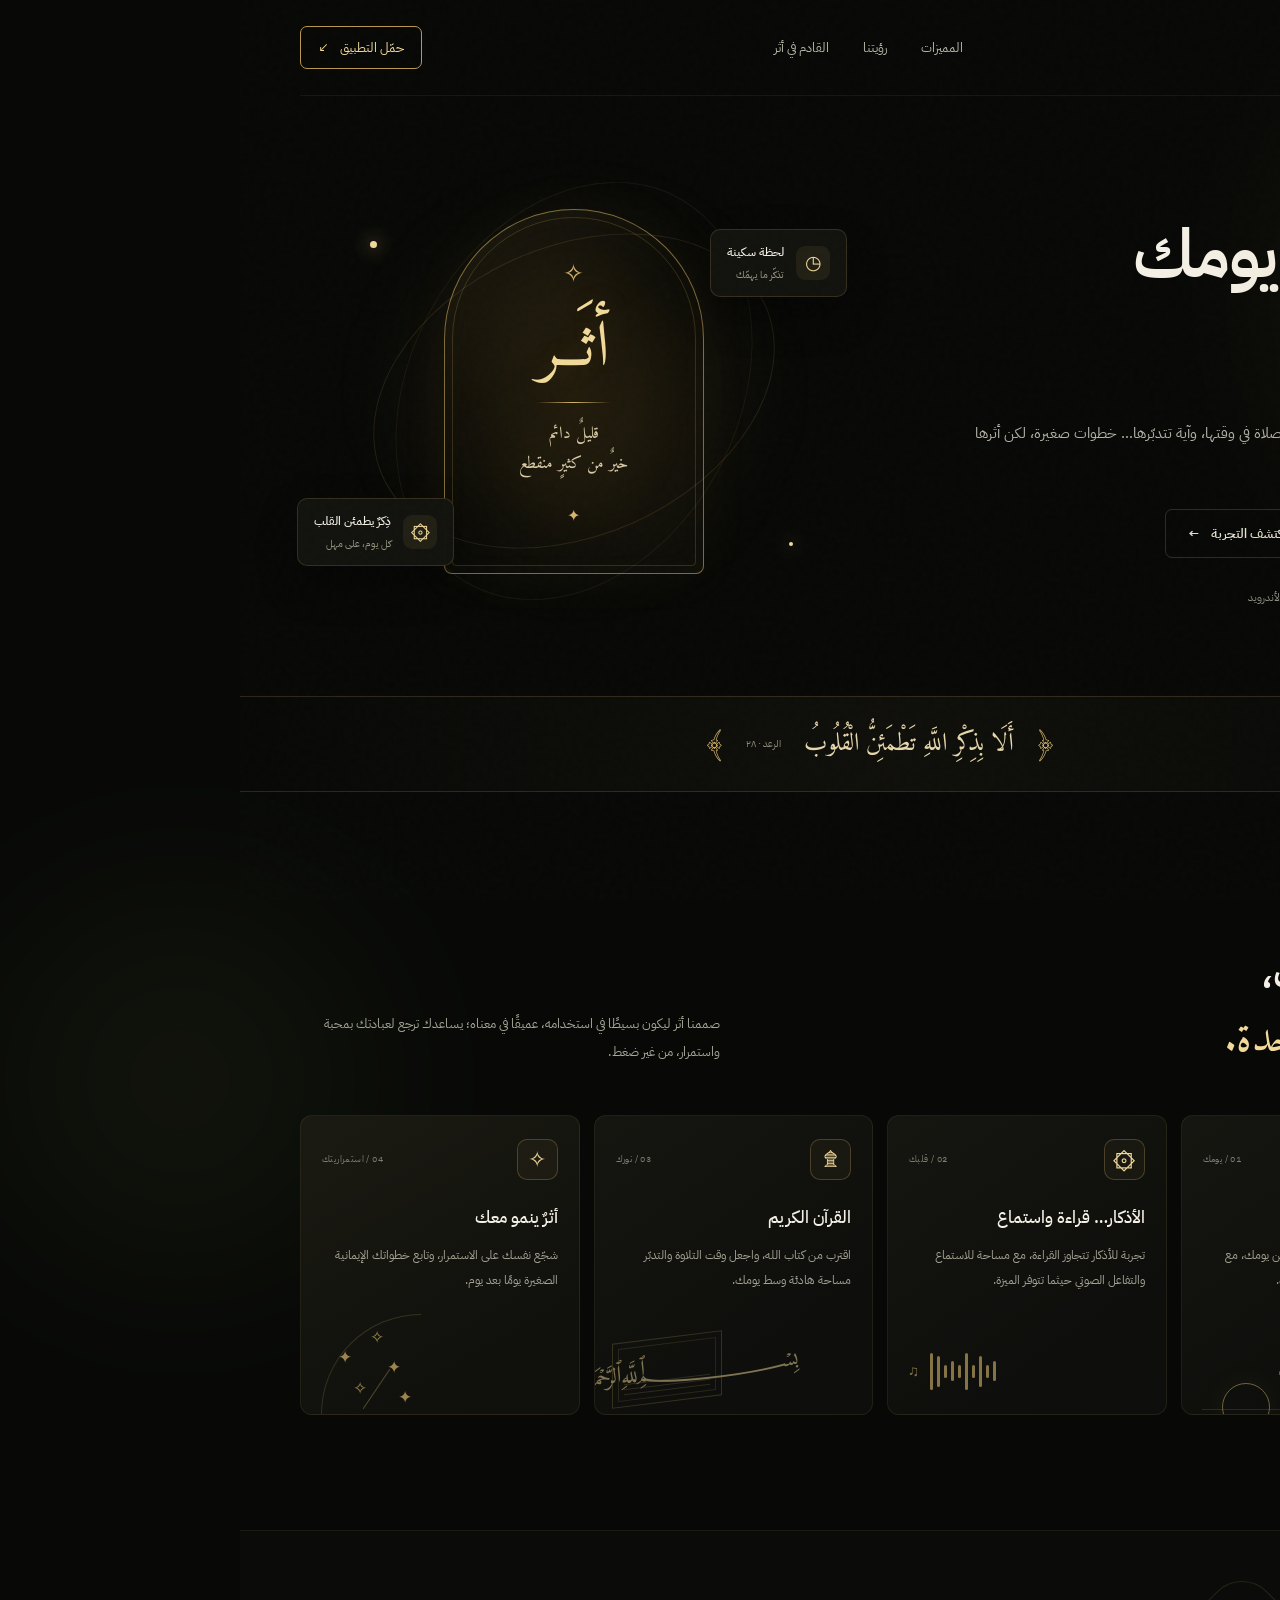
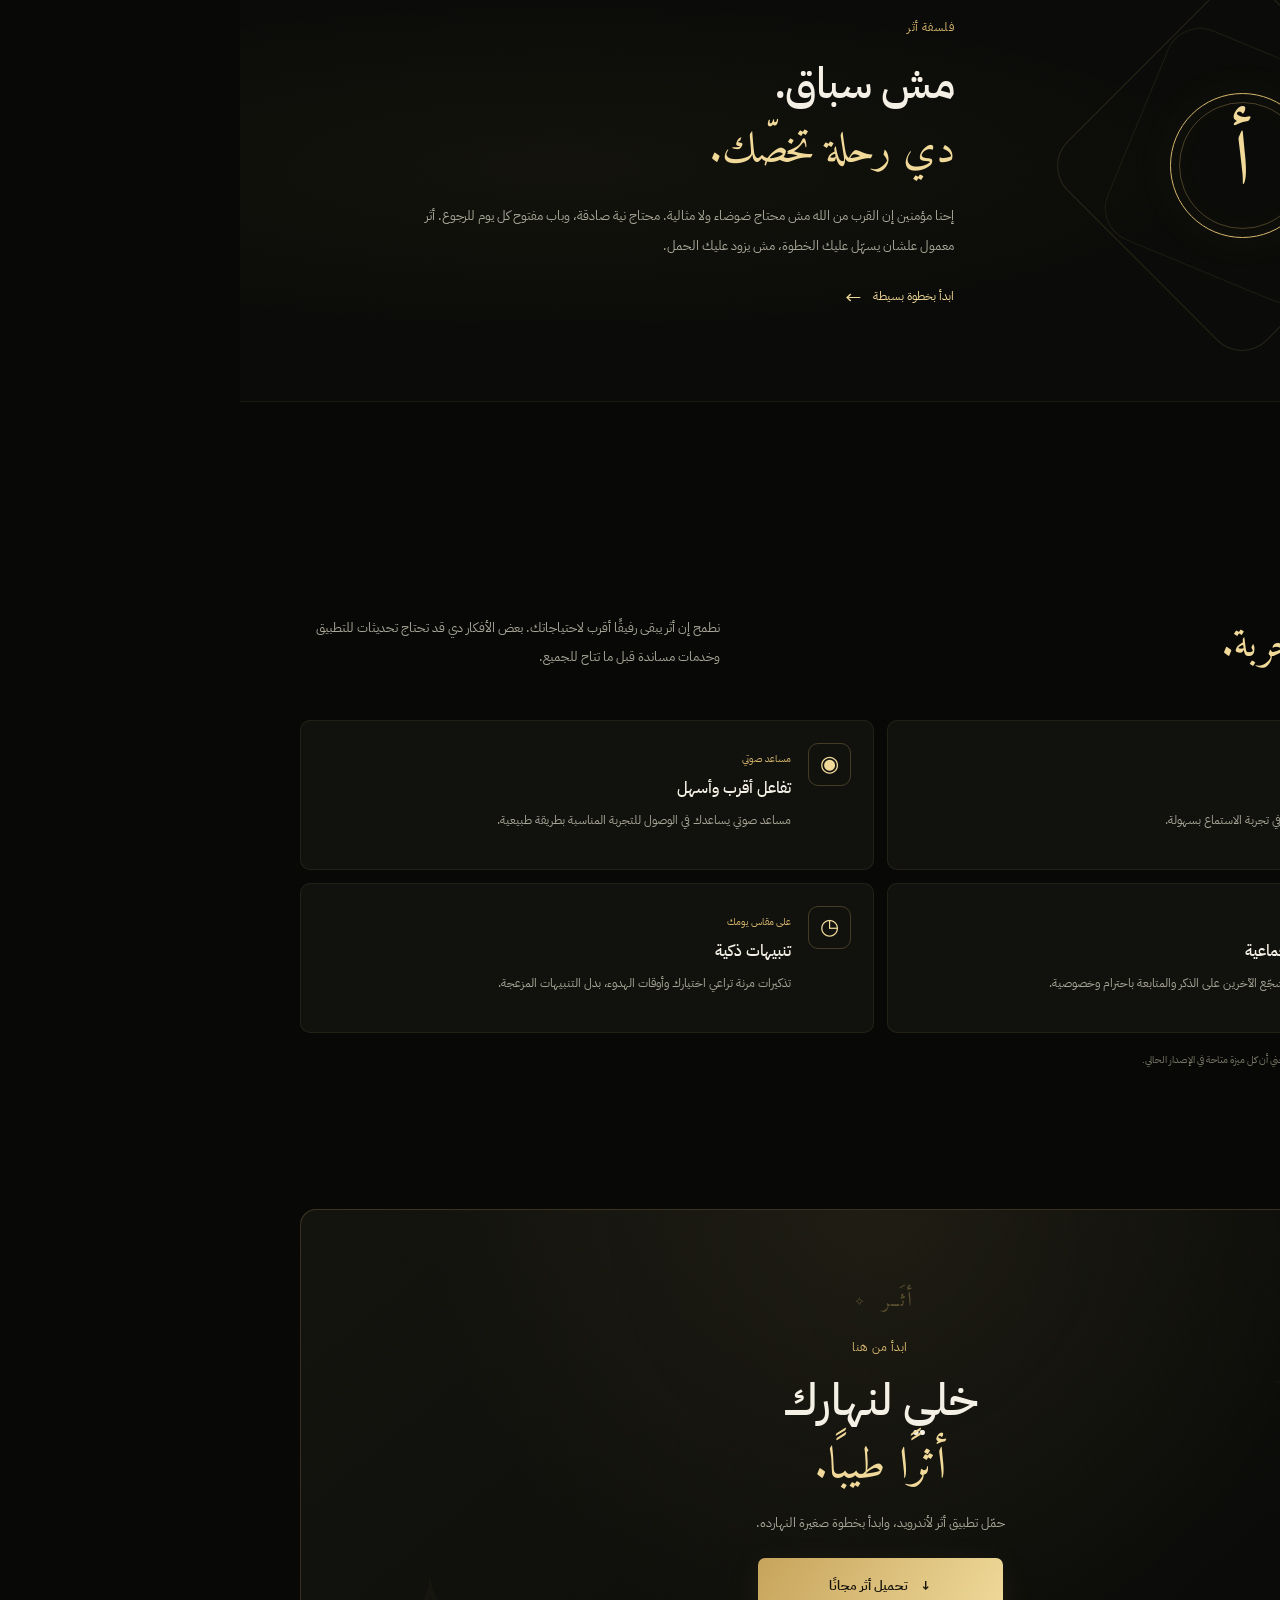
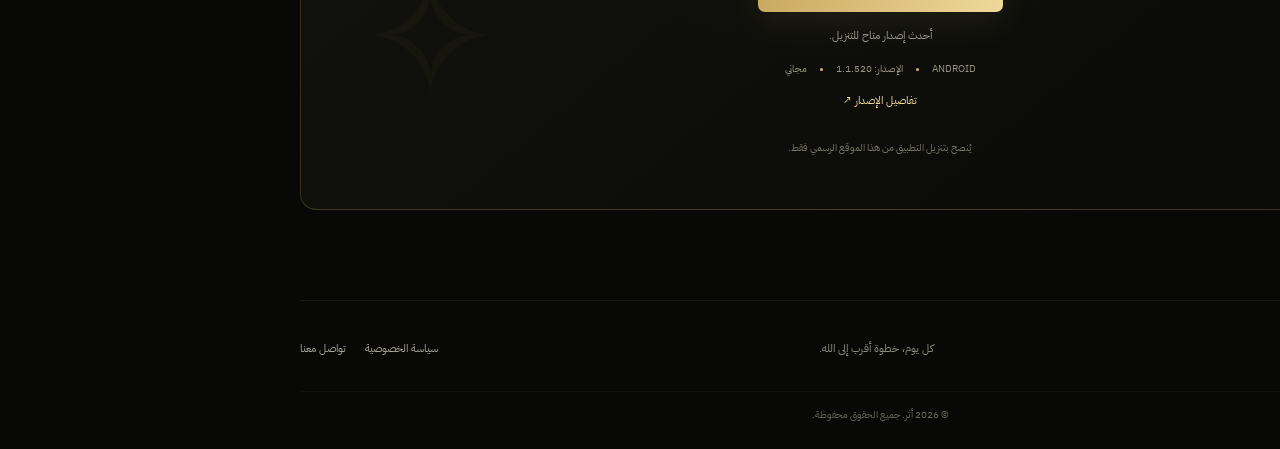
==== index.html @ 05ad4b2e "Add files via upload" ====
<!doctype html>
<html lang="ar" dir="rtl">
<head>
<meta charset="utf-8"><meta name="viewport" content="width=device-width,initial-scale=1"><meta name="theme-color" content="#080907">
<meta name="description" content="أثر — رفيقك في الصلاة والذكر والقرآن. رحلة إيمانية هادئة، خطوة كل يوم.">
<meta property="og:title" content="أثر | اترك في يومك أثرًا طيبًا"><meta property="og:description" content="الصلاة، الأذكار، القرآن، وخطوات صغيرة تصنع فرقًا كبيرًا.">
<title>أثر — اترك في يومك أثرًا طيبًا</title><link rel="icon" href="assets/favicon.svg" type="image/svg+xml"><link rel="stylesheet" href="styles.css">
</head>
<body>
<div class="grain" aria-hidden="true"></div><div class="ambient ambient-a"></div><div class="ambient ambient-b"></div>
<header class="site-header wrap">
 <a class="brand" href="#home" aria-label="أثر - الرئيسية"><span class="brand-symbol">أ</span><span class="brand-name">أثَــر<small>ATHAR · أثرٌ يبقى</small></span></a>
 <nav class="main-nav" id="main-nav"><a href="#features">المميزات</a><a href="#vision">رؤيتنا</a><a href="#roadmap">القادم في أثر</a></nav>
 <a class="header-cta" href="#download">حمّل التطبيق <span>↙</span></a>
 <button class="menu-toggle" id="menu-toggle" aria-label="فتح القائمة" aria-expanded="false">☰</button>
</header>
<main id="home">
 <section class="hero wrap">
  <div class="hero-copy"><div class="eyebrow"><span class="live-dot"></span> مساحة يومية أقرب إلى الله</div>
   <h1>اترك في يومك<br><span>أثرًا طيّبًا.</span></h1>
   <p class="hero-lead">مش لازم تبدأ بالكثير. لحظة ذكر، صلاة في وقتها، وآية تتدبّرها… خطوات صغيرة، لكن أثرها يكبر مع الأيام.</p>
   <div class="hero-actions"><a class="btn btn-gold" href="#download"><span>↓</span> حمّل أثر مجانًا</a><a class="btn btn-outline" href="#features">اكتشف التجربة <span>←</span></a></div>
   <div class="hero-proof"><span class="proof-star">✦</span><span>تجربة هادئة، بلا زحام ولا تشتيت</span><span class="proof-separator"></span><span>لأندرويد</span></div>
  </div>
  <div class="hero-visual" aria-label="الشعار الذهبي لأثر">
   <div class="visual-glow"></div><div class="halo halo-1"></div><div class="halo halo-2"></div>
   <div class="mihrab"><div class="mihrab-inner"><div class="top-star">✧</div><div class="calligraphy">أثَــر</div><div class="calligraphy-line"></div><p>قليلٌ دائم<br>خيرٌ من كثيرٍ منقطع</p><div class="mihrab-bottom">✦</div></div></div>
   <div class="float-card float-prayer"><span class="float-icon">◷</span><span><b>لحظة سكينة</b><small>تذكّر ما يهمّك</small></span></div>
   <div class="float-card float-dhikr"><span class="float-icon">۞</span><span><b>ذِكرٌ يطمئن القلب</b><small>كل يوم، على مهل</small></span></div>
   <span class="visual-orbit-dot dot-1"></span><span class="visual-orbit-dot dot-2"></span>
  </div>
 </section>
 <div class="verse-band"><span>﴿</span><p>أَلَا بِذِكْرِ اللَّهِ تَطْمَئِنُّ الْقُلُوبُ</p><small>الرعد · ٢٨</small><span>﴾</span></div>
 <section class="section wrap" id="features"><div class="section-intro"><div><div class="eyebrow">رفيق رحلتك</div><h2>كل ما يقربك،<br><span>في مساحة واحدة.</span></h2></div><p>صممنا أثر ليكون بسيطًا في استخدامه، عميقًا في معناه؛ يساعدك ترجع لعبادتك بمحبة واستمرار، من غير ضغط.</p></div>
  <div class="feature-grid">
   <article class="feature-card feature-prayer"><div class="feature-top"><span class="feature-icon">◷</span><span class="feature-index">01 / يومك</span></div><h3>الصلاة والطمأنينة</h3><p>اجعل مواقيت الصلاة جزءًا واضحًا من يومك، مع تجربة تساعدك تستعد للحظة الصلاة.</p><div class="card-art prayer-art"><span class="sun-ring"></span><span class="minaret">⌁</span></div></article>
   <article class="feature-card"><div class="feature-top"><span class="feature-icon">۞</span><span class="feature-index">02 / قلبك</span></div><h3>الأذكار… قراءة واستماع</h3><p>تجربة للأذكار تتجاوز القراءة، مع مساحة للاستماع والتفاعل الصوتي حيثما تتوفر الميزة.</p><div class="audio-bars"><i></i><i></i><i></i><i></i><i></i><i></i><i></i><i></i><i></i><i></i><span>♫</span></div></article>
   <article class="feature-card"><div class="feature-top"><span class="feature-icon">۩</span><span class="feature-index">03 / نورك</span></div><h3>القرآن الكريم</h3><p>اقترب من كتاب الله، واجعل وقت التلاوة والتدبّر مساحة هادئة وسط يومك.</p><div class="quran-art"><span>﷽</span><div class="quran-lines"><i></i><i></i><i></i></div></div></article>
   <article class="feature-card feature-tree"><div class="feature-top"><span class="feature-icon">✧</span><span class="feature-index">04 / استمراريتك</span></div><h3>أثرٌ ينمو معك</h3><p>شجّع نفسك على الاستمرار، وتابع خطواتك الإيمانية الصغيرة يومًا بعد يوم.</p><div class="tree-art"><span>✦</span><span>✧</span><span>✦</span><span>✧</span><span>✦</span><div></div></div></article>
  </div>
 </section>
 <section class="vision-section" id="vision"><div class="vision-inner wrap"><div class="vision-seal"><div class="seal-ring"><span>أ</span><i>✧</i></div></div><div class="vision-copy"><div class="eyebrow">فلسفة أثر</div><h2>مش سباق.<br><span>دي رحلة تخصّك.</span></h2><p>إحنا مؤمنين إن القرب من الله مش محتاج ضوضاء ولا مثالية. محتاج نية صادقة، وباب مفتوح كل يوم للرجوع. أثر معمول علشان يسهّل عليك الخطوة، مش يزود عليك الحمل.</p><a class="text-link" href="#download">ابدأ بخطوة بسيطة <span>←</span></a></div></div></section>
 <section class="roadmap section wrap" id="roadmap"><div class="section-intro"><div><div class="eyebrow">رحلتنا مستمرة</div><h2>أثر يكبر،<br><span>ومعه تكبر التجربة.</span></h2></div><p>نطمح إن أثر يبقى رفيقًا أقرب لاحتياجاتك. بعض الأفكار دي قد تحتاج تحديثات للتطبيق وخدمات مساندة قبل ما تتاح للجميع.</p></div>
  <div class="roadmap-grid"><article class="road-card"><span class="road-icon">♫</span><div><span class="road-tag">تجربة صوتية</span><h3>الأذكار بالصوت</h3><p>استمع للأذكار، وتحكّم في تجربة الاستماع بسهولة.</p></div></article>
  <article class="road-card"><span class="road-icon">◉</span><div><span class="road-tag">مساعد صوتي</span><h3>تفاعل أقرب وأسهل</h3><p>مساعد صوتي يساعدك في الوصول للتجربة المناسبة بطريقة طبيعية.</p></div></article>
  <article class="road-card"><span class="road-icon">◎</span><div><span class="road-tag">معًا على الخير</span><h3>حملات تسبيح جماعية</h3><p>شارك هدفًا جماعيًا، وشجّع الآخرين على الذكر والمتابعة باحترام وخصوصية.</p></div></article>
  <article class="road-card"><span class="road-icon">◷</span><div><span class="road-tag">على مقاس يومك</span><h3>تنبيهات ذكية</h3><p>تذكيرات مرنة تراعي اختيارك وأوقات الهدوء، بدل التنبيهات المزعجة.</p></div></article></div>
  <p class="roadmap-note">الأفكار في هذا القسم تمثل توجهات تطويرية، ولا تعني أن كل ميزة متاحة في الإصدار الحالي.</p>
 </section>
 <section class="download-section" id="download"><div class="download-panel wrap"><div class="download-decoration">أثَــر <span>✧</span></div><div class="eyebrow">ابدأ من هنا</div><h2>خلي لنهارك<br><span>أثرًا طيبًا.</span></h2><p>حمّل تطبيق أثر لأندرويد، وابدأ بخطوة صغيرة النهارده.</p><a class="btn btn-gold btn-download" id="download-button" href="#" rel="nofollow"><span>↓</span> تحميل أثر مجانًا</a><div id="download-status" class="download-status" role="status" aria-live="polite">جارٍ التحقق من أحدث إصدار…</div><div class="release-meta"><span>ANDROID</span><i></i><span id="version-label">جارٍ قراءة الإصدار</span><i></i><span>مجاني</span></div><a class="release-link" id="release-page" href="#" hidden>تفاصيل الإصدار ↗</a><div class="download-footnote">يُنصح بتنزيل التطبيق من هذا الموقع الرسمي فقط.</div></div></section>
</main>
<footer class="footer wrap"><a class="brand" href="#home"><span class="brand-symbol">أ</span><span class="brand-name">أثَــر<small>ATHAR · أثرٌ يبقى</small></span></a><p>كل يوم، خطوة أقرب إلى الله.</p><div class="footer-links"><a href="privacy.html">سياسة الخصوصية</a><a id="contact-link" href="mailto:CONTACT_EMAIL">تواصل معنا</a></div><small class="copyright">© <span id="year"></span> أثر. جميع الحقوق محفوظة.</small></footer>
<script src="config.js"></script><script src="script.js"></script>
</body></html>
---- styles.css ----
@import url('https://fonts.googleapis.com/css2?family=Amiri:wght@400;700&family=IBM+Plex+Sans+Arabic:wght@400;500;600;700&display=swap');
:root{--bg:#080907;--bg2:#0d0e0b;--panel:#11120e;--panel2:#151610;--gold:#d6b66c;--gold2:#f1d99a;--muted:#a6a393;--line:rgba(218,188,119,.17);--white:#f4f0e5;--green:#9dba91}*{box-sizing:border-box}html{scroll-behavior:smooth;scroll-padding-top:100px}body{margin:0;background:var(--bg);color:var(--white);font-family:'IBM Plex Sans Arabic',Tahoma,sans-serif;line-height:1.8;overflow-x:hidden}a{color:inherit;text-decoration:none}button{font:inherit}.wrap{width:min(1160px,calc(100% - 48px));margin-inline:auto}.grain{position:fixed;inset:0;pointer-events:none;z-index:5;opacity:.035;background-image:url("data:image/svg+xml,%3Csvg viewBox='0 0 180 180' xmlns='http://www.w3.org/2000/svg'%3E%3Cfilter id='n'%3E%3CfeTurbulence type='fractalNoise' baseFrequency='.9' numOctaves='3' stitchTiles='stitch'/%3E%3C/filter%3E%3Crect width='100%25' height='100%25' filter='url(%23n)' opacity='.5'/%3E%3C/svg%3E")}.ambient{position:absolute;border-radius:50%;filter:blur(100px);pointer-events:none;opacity:.12}.ambient-a{width:420px;height:420px;background:#a77e2f;top:80px;right:-230px}.ambient-b{width:360px;height:360px;background:#596a36;top:900px;left:-240px}.site-header{height:96px;display:flex;align-items:center;justify-content:space-between;gap:24px;border-bottom:1px solid rgba(255,255,255,.06);position:relative;z-index:10}.brand{display:flex;align-items:center;gap:11px;flex-shrink:0}.brand-symbol{width:43px;height:43px;border:1px solid var(--gold);border-radius:14px;display:grid;place-items:center;color:var(--gold2);font-family:Amiri,serif;font-size:28px;box-shadow:inset 0 0 18px #d6b66c12}.brand-name{font-family:Amiri,serif;font-size:25px;line-height:1.05;letter-spacing:.5px;color:var(--gold2)}.brand-name small{display:block;font:9px 'IBM Plex Sans Arabic',sans-serif;letter-spacing:2px;color:#99917a;margin-top:5px}.main-nav{display:flex;gap:34px;color:#b7b4a7;font-size:13px}.main-nav a:hover,.footer-links a:hover{color:var(--gold2)}.header-cta{border:1px solid #b99751;border-radius:7px;padding:9px 17px;color:var(--gold2);font-size:13px;transition:.2s}.header-cta span{margin-right:8px}.header-cta:hover{background:var(--gold);color:#14120b}.menu-toggle{display:none;background:none;color:var(--gold2);border:1px solid var(--line);border-radius:8px;padding:5px 10px}.hero{min-height:600px;display:grid;grid-template-columns:1.03fr .97fr;align-items:center;gap:32px;padding-block:55px 65px}.hero-copy{padding:16px 0}.eyebrow{display:flex;align-items:center;gap:9px;color:var(--gold);font-size:12px;letter-spacing:.4px;margin-bottom:20px}.live-dot{width:6px;height:6px;background:var(--gold);border-radius:50%;box-shadow:0 0 12px #d6b66c80}.hero h1{font-size:clamp(43px,5.2vw,68px);line-height:1.34;letter-spacing:-1.4px;margin:0 0 22px;font-weight:600}.hero h1 span,.section h2 span,.vision-copy h2 span,.download-panel h2 span{font-family:Amiri,serif;color:var(--gold2);font-weight:400}.hero-lead{color:#b6b4a8;max-width:490px;font-size:15px;line-height:2.15;margin:0 0 28px}.hero-actions{display:flex;flex-wrap:wrap;gap:12px}.btn{display:inline-flex;align-items:center;justify-content:center;gap:12px;min-height:49px;padding:0 22px;border-radius:7px;font-size:13px;font-weight:600;transition:transform .2s,background .2s}.btn:hover{transform:translateY(-2px)}.btn-gold{background:linear-gradient(120deg,#c7a45b,#efd99a);color:#17140c;box-shadow:0 10px 35px #d5b66c17}.btn-gold:hover{background:#f5dfa0}.btn-outline{border:1px solid #ffffff24;color:#e6e0cf}.btn-outline:hover{border-color:var(--gold)}.hero-proof{display:flex;align-items:center;gap:10px;color:#8f8d81;font-size:11px;margin-top:25px}.proof-star{color:var(--gold);font-size:16px}.proof-separator{height:14px;width:1px;background:#444238;margin-inline:3px}.hero-visual{height:480px;position:relative;display:grid;place-items:center;isolation:isolate}.visual-glow{position:absolute;width:310px;height:310px;border-radius:50%;background:#b88a3514;filter:blur(45px)}.halo{position:absolute;border:1px solid #c7a45b24;border-radius:50%;transform:rotate(-24deg)}.halo-1{width:420px;height:290px}.halo-2{width:330px;height:440px;transform:rotate(28deg);border-color:#c7a45b16}.mihrab{width:260px;height:365px;border:1px solid #c8a75c9c;border-radius:130px 130px 8px 8px;padding:9px;background:linear-gradient(145deg,#d5b46b15,transparent 42%,#d5b46b08);box-shadow:0 0 60px #d5b46b0a,inset 0 0 30px #d5b46b08;position:relative}.mihrab:before{content:"";position:absolute;inset:7px;border:1px solid #c8a75c35;border-radius:124px 124px 4px 4px}.mihrab-inner{height:100%;display:flex;align-items:center;justify-content:center;flex-direction:column;position:relative;z-index:1;background:radial-gradient(ellipse at center,#b58a3215,transparent 68%)}.top-star{font-size:25px;color:var(--gold);margin-bottom:12px}.calligraphy{font-family:Amiri,serif;color:var(--gold2);font-size:64px;text-shadow:0 0 30px #d9ba7130;line-height:1.3}.calligraphy-line{width:75px;height:1px;background:linear-gradient(90deg,transparent,var(--gold),transparent);margin:10px 0 16px}.mihrab-inner p{font-family:Amiri,serif;text-align:center;font-size:17px;color:#d6c9a6;line-height:1.8;margin:0}.mihrab-bottom{color:var(--gold);margin-top:22px}.float-card{position:absolute;display:flex;align-items:center;gap:12px;padding:12px 16px;background:#14150ff0;border:1px solid #d4b56b2c;border-radius:10px;box-shadow:0 18px 40px #0005;backdrop-filter:blur(12px)}.float-card b,.float-card small{display:block}.float-card b{font-size:12px;font-weight:500}.float-card small{font-size:10px;color:#999583;margin-top:2px}.float-icon{width:34px;height:34px;display:grid;place-items:center;border-radius:9px;background:#d6b66c14;color:var(--gold2);font-size:19px}.float-prayer{top:78px;right:0}.float-dhikr{bottom:65px;left:-3px}.visual-orbit-dot{position:absolute;width:7px;height:7px;border-radius:50%;background:var(--gold2);box-shadow:0 0 18px var(--gold)}.dot-1{top:90px;left:70px}.dot-2{bottom:85px;right:54px;width:4px;height:4px}.verse-band{display:flex;align-items:center;justify-content:center;gap:23px;padding:22px 20px;border-block:1px solid var(--line);background:linear-gradient(90deg,transparent,#d5b66c09,transparent);text-align:center}.verse-band>span{font-family:Amiri,serif;color:var(--gold);font-size:28px}.verse-band p{font-family:Amiri,serif;font-size:25px;color:#e7d7ad;margin:0}.verse-band small{font-size:10px;color:#8f8b7c;align-self:center}.section{padding-block:115px}.section-intro{display:flex;justify-content:space-between;align-items:end;gap:45px;margin-bottom:42px}.section-intro .eyebrow{margin-bottom:13px}.section h2,.vision-copy h2{font-size:42px;line-height:1.5;font-weight:500;margin:0;letter-spacing:-.6px}.section-intro>p{max-width:420px;color:#a8a697;font-size:13px;line-height:2.2;margin:0 0 6px}.feature-grid{display:grid;grid-template-columns:repeat(4,minmax(0,1fr));gap:14px}.feature-card{min-height:300px;padding:23px 21px;background:linear-gradient(145deg,#151610,#0e0f0c 72%);border:1px solid #d6b66c17;border-radius:12px;position:relative;overflow:hidden;transition:transform .25s,border-color .25s}.feature-card:hover{transform:translateY(-5px);border-color:#d6b66c50}.feature-highlight,.feature-tree{background:linear-gradient(150deg,#1b1a12,#10110d 75%)}.feature-top{display:flex;align-items:center;justify-content:space-between}.feature-icon{width:41px;height:41px;border:1px solid #d6b66c42;border-radius:10px;display:grid;place-items:center;color:var(--gold2);font-size:22px;background:#d6b66c0a}.feature-index{font-size:9px;color:#7f7c6d;letter-spacing:.4px}.feature-card h3{font-size:17px;font-weight:500;margin:23px 0 9px}.feature-card p{font-size:12px;line-height:2.1;color:#a5a294;margin:0;position:relative;z-index:2}.card-art{position:absolute;left:20px;bottom:4px;opacity:.5}.prayer-art{width:110px;height:64px;border-bottom:1px solid #d6b66c50}.sun-ring{position:absolute;width:48px;height:48px;border:1px solid var(--gold);border-radius:50%;left:20px;bottom:-22px;box-shadow:0 0 28px #d6b66c20}.minaret{position:absolute;bottom:0;left:75px;color:var(--gold);font-size:38px}.audio-bars{position:absolute;left:20px;bottom:20px;height:45px;display:flex;align-items:center;gap:4px;opacity:.6}.audio-bars i{display:block;width:3px;border-radius:3px;background:var(--gold);height:var(--h,20px)}.audio-bars i:nth-child(3n){height:31px}.audio-bars i:nth-child(2n){height:13px}.audio-bars i:nth-child(5n){height:37px}.audio-bars span{font-size:15px;color:var(--gold);margin-right:7px}.quran-art{position:absolute;bottom:12px;left:17px;width:110px;height:65px;border:1px solid #d6b66c66;transform:skewY(-7deg);display:flex;align-items:center;justify-content:center;color:var(--gold2);opacity:.5}.quran-art>span{font-family:Amiri,serif;font-size:23px}.quran-lines{position:absolute;inset:5px;border:1px solid #d6b66c44;display:flex;flex-direction:column;justify-content:flex-end;gap:4px;padding:5px}.quran-lines i{height:1px;background:#d6b66c55}.tree-art{position:absolute;left:20px;bottom:0;width:100px;height:100px;border-radius:100% 0 0 0;border-left:1px solid #d6b66c45;border-top:1px solid #d6b66c45;opacity:.7}.tree-art span{position:absolute;color:var(--gold);font-size:17px}.tree-art span:nth-child(1){left:16px;top:28px}.tree-art span:nth-child(2){left:48px;top:8px}.tree-art span:nth-child(3){left:65px;top:38px}.tree-art span:nth-child(4){left:31px;top:59px}.tree-art span:nth-child(5){left:76px;top:68px}.tree-art div{position:absolute;left:54px;top:50px;width:1px;height:48px;background:#d6b66c70;transform:rotate(34deg)}.vision-section{border-block:1px solid #d6b66c15;background:radial-gradient(ellipse at 25% 50%,#c4a1510b,transparent 50%),#0b0c09}.vision-inner{min-height:470px;display:grid;grid-template-columns:.8fr 1.2fr;gap:70px;align-items:center;padding-block:65px}.vision-seal{display:grid;place-items:center;min-height:310px;position:relative}.vision-seal:before,.vision-seal:after{content:"";position:absolute;width:280px;height:280px;border:1px solid #d6b66c23;transform:rotate(45deg);border-radius:35px}.vision-seal:after{width:225px;height:225px;transform:rotate(22.5deg);border-color:#d6b66c17}.seal-ring{width:145px;height:145px;border:1px solid var(--gold);border-radius:50%;display:grid;place-items:center;position:relative;box-shadow:0 0 50px #d6b66c0a,inset 0 0 30px #d6b66c0a}.seal-ring:before{content:"";position:absolute;inset:8px;border:1px solid #d6b66c4d;border-radius:50%}.seal-ring span{font-family:Amiri,serif;color:var(--gold2);font-size:77px;line-height:1}.seal-ring i{position:absolute;top:13px;right:17px;color:var(--gold);font-style:normal}.vision-copy .eyebrow{margin-bottom:13px}.vision-copy h2{font-size:43px}.vision-copy p{color:#aaa899;font-size:13px;line-height:2.3;max-width:560px;margin:16px 0 18px}.text-link{display:inline-flex;align-items:center;gap:12px;color:var(--gold2);font-size:12px}.text-link span{font-size:20px;transition:transform .2s}.text-link:hover span{transform:translateX(-4px)}.roadmap{padding-block:110px}.roadmap-grid{display:grid;grid-template-columns:repeat(2,minmax(0,1fr));gap:13px}.road-card{display:flex;gap:17px;padding:22px;background:#11120e;border:1px solid #d6b66c18;border-radius:10px;min-height:150px}.road-icon{width:43px;height:43px;flex-shrink:0;border:1px solid #d6b66c42;border-radius:10px;display:grid;place-items:center;color:var(--gold2);font-size:22px}.road-tag{color:var(--gold);font-size:10px}.road-card h3{font-size:16px;font-weight:500;margin:3px 0 5px}.road-card p{color:#a8a697;font-size:12px;line-height:2;margin:0}.roadmap-note{font-size:10px;color:#777565;margin-top:18px}.download-section{padding:20px 0 90px}.download-panel{position:relative;overflow:hidden;text-align:center;padding:72px 24px 52px;border:1px solid #d6b66c38;border-radius:16px;background:radial-gradient(ellipse at 50% 0%,#d6b66c13,transparent 55%),linear-gradient(140deg,#14140f,#0b0c09 75%)}.download-panel:before,.download-panel:after{content:"✧";position:absolute;font-family:Amiri,serif;font-size:170px;color:#d6b66c08;top:40px;right:5%;pointer-events:none}.download-panel:after{right:auto;left:5%;top:auto;bottom:0}.download-decoration{font-family:Amiri,serif;font-size:21px;letter-spacing:2px;color:#d6b66c54;margin-bottom:18px}.download-decoration span{font-size:13px;margin-inline:7px}.download-panel .eyebrow{justify-content:center;margin-bottom:10px}.download-panel h2{font-size:45px;line-height:1.4;font-weight:500;margin:0}.download-panel>p{color:#a8a697;font-size:13px;margin:12px 0 24px}.btn-download{min-width:245px;min-height:54px}.download-status{font-size:11px;color:#9e9b8b;min-height:26px;margin-top:14px}.release-meta{display:flex;align-items:center;justify-content:center;gap:13px;color:#999582;font-size:10px;margin-top:8px}.release-meta i{width:3px;height:3px;border-radius:50%;background:var(--gold)}.release-link{display:inline-block;color:var(--gold2);font-size:11px;margin-top:13px}.download-footnote{color:#777565;font-size:10px;margin-top:25px}.footer{min-height:115px;display:flex;align-items:center;justify-content:space-between;gap:20px;flex-wrap:wrap;border-top:1px solid #ffffff10;padding-block:25px}.footer>p{color:#8f8d80;font-size:11px}.footer-links{display:flex;gap:19px;color:#a8a697;font-size:11px}.copyright{width:100%;text-align:center;color:#686758;font-size:10px;padding-top:14px;border-top:1px solid #ffffff08}
@media(max-width:900px){.main-nav{gap:17px}.hero{grid-template-columns:1fr 1fr;gap:5px}.hero h1{font-size:48px}.hero-visual{transform:scale(.9)}.feature-grid{grid-template-columns:repeat(2,minmax(0,1fr))}.feature-card{min-height:260px}.vision-inner{gap:25px}.section-intro{gap:25px}}
@media(max-width:640px){.wrap{width:min(100% - 34px,520px)}.site-header{height:75px;gap:10px}.brand-symbol{width:38px;height:38px}.brand-name{font-size:22px}.header-cta{margin-right:auto;padding:7px 11px;font-size:11px}.menu-toggle{display:block}.main-nav{display:none;position:absolute;top:67px;right:0;left:0;padding:14px;background:#11120ef7;border:1px solid var(--line);border-radius:10px;flex-direction:column;gap:0;box-shadow:0 15px 30px #0008}.main-nav.open{display:flex}.main-nav a{padding:10px 8px;border-bottom:1px solid #ffffff0b}.main-nav a:last-child{border-bottom:0}.hero{display:flex;flex-direction:column;align-items:stretch;gap:0;padding-block:50px 25px}.hero-copy{padding:0}.hero h1{font-size:45px;line-height:1.35;margin-bottom:16px}.hero-lead{font-size:13px;line-height:2.2}.hero-actions{gap:9px}.btn{padding-inline:15px;min-height:46px;font-size:12px}.hero-proof{font-size:9px;margin-top:17px}.hero-visual{height:360px;transform:none;margin-top:12px;overflow:hidden}.mihrab{transform:scale(.82)}.float-prayer{top:33px;right:0}.float-dhikr{bottom:30px;left:0}.float-card{padding:9px 11px;gap:8px}.float-card b{font-size:10px}.float-card small{font-size:9px}.float-icon{width:29px;height:29px}.halo-1{width:320px;height:220px}.halo-2{width:260px;height:350px}.verse-band{gap:9px;padding:18px 8px;flex-wrap:wrap}.verse-band p{font-size:20px}.verse-band small{width:100%;margin-top:-10px}.verse-band>span{font-size:20px}.section{padding-block:75px}.section-intro{display:block;margin-bottom:26px}.section h2,.vision-copy h2{font-size:34px}.section-intro>p{margin-top:14px;font-size:12px}.feature-grid{gap:10px}.feature-card{padding:16px 14px;min-height:276px}.feature-card h3{font-size:15px;margin-top:18px}.feature-card p{font-size:11px;line-height:2}.feature-index{font-size:8px}.feature-icon{width:36px;height:36px}.vision-inner{grid-template-columns:1fr;gap:5px;padding-block:45px}.vision-seal{min-height:230px}.vision-seal:before{width:190px;height:190px}.vision-seal:after{width:160px;height:160px}.seal-ring{width:120px;height:120px}.seal-ring span{font-size:63px}.vision-copy{padding-bottom:12px}.vision-copy p{font-size:12px}.roadmap{padding-block:75px}.roadmap-grid{grid-template-columns:1fr;gap:10px}.road-card{padding:17px;min-height:unset}.road-card p{font-size:11px}.download-section{padding:10px 0 55px}.download-panel{padding:55px 17px 35px;border-radius:12px}.download-panel h2{font-size:36px}.download-panel>p{font-size:12px}.release-meta{gap:8px;font-size:9px;flex-wrap:wrap}.footer{justify-content:center;text-align:center;gap:13px;padding-block:24px}.footer .brand{width:100%;justify-content:center}.footer>p{width:100%;margin:0}.footer-links{justify-content:center}.copyright{margin-top:6px}.ambient-a{right:-300px}.ambient-b{left:-300px}}
@media(prefers-reduced-motion:reduce){html{scroll-behavior:auto}*,*:before,*:after{transition:none!important;animation:none!important}}
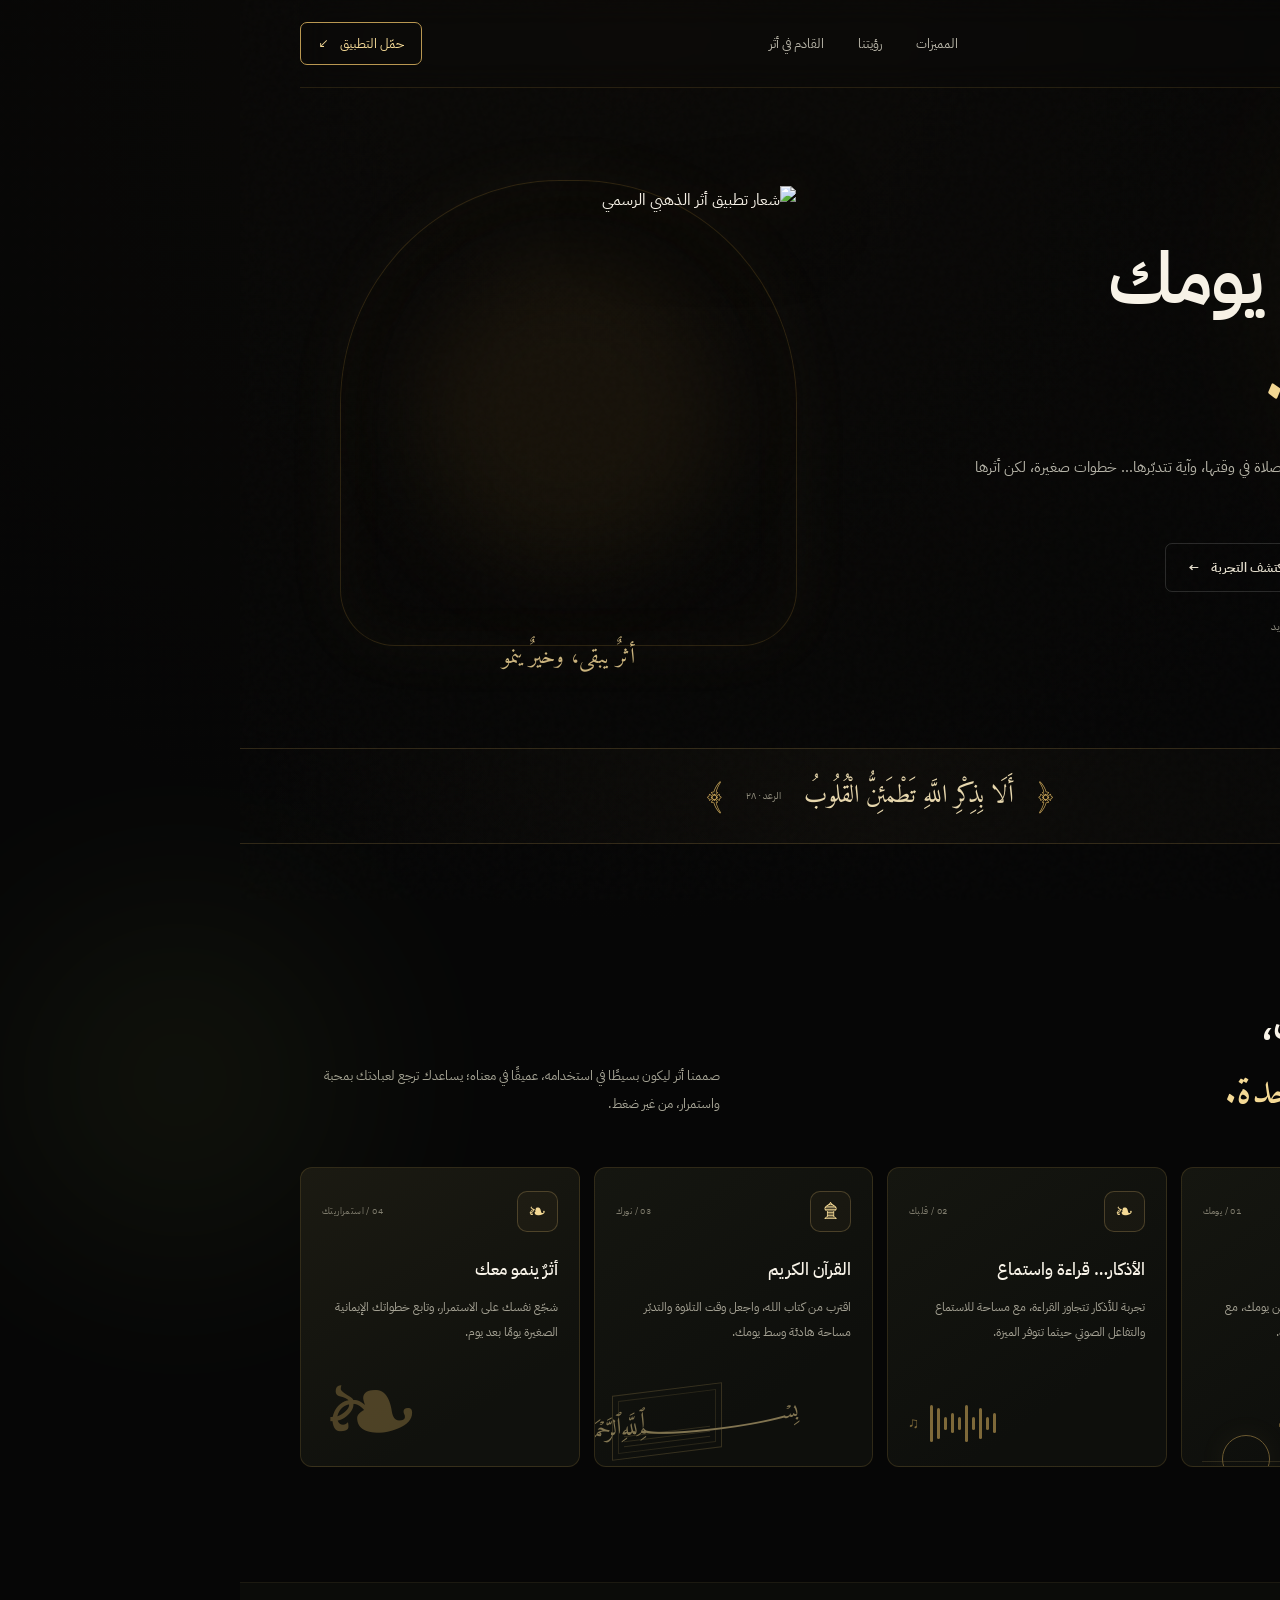
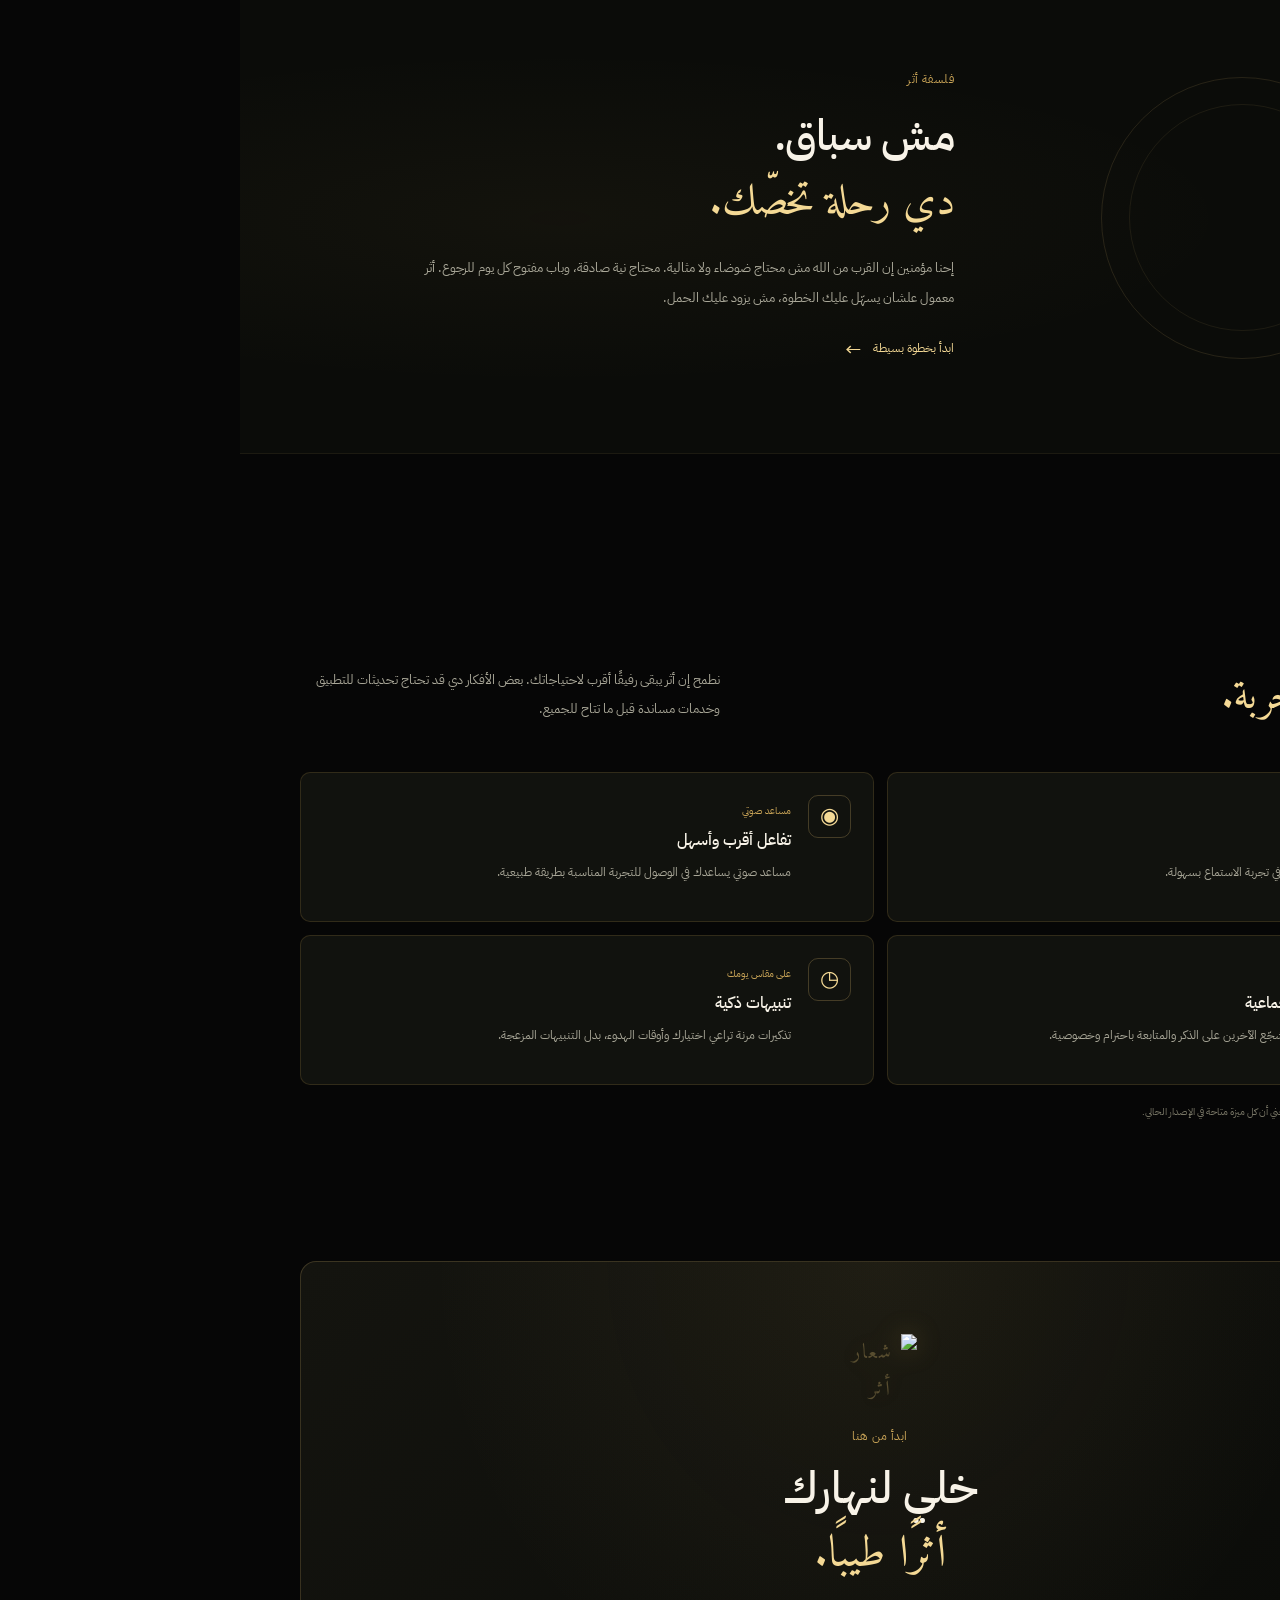
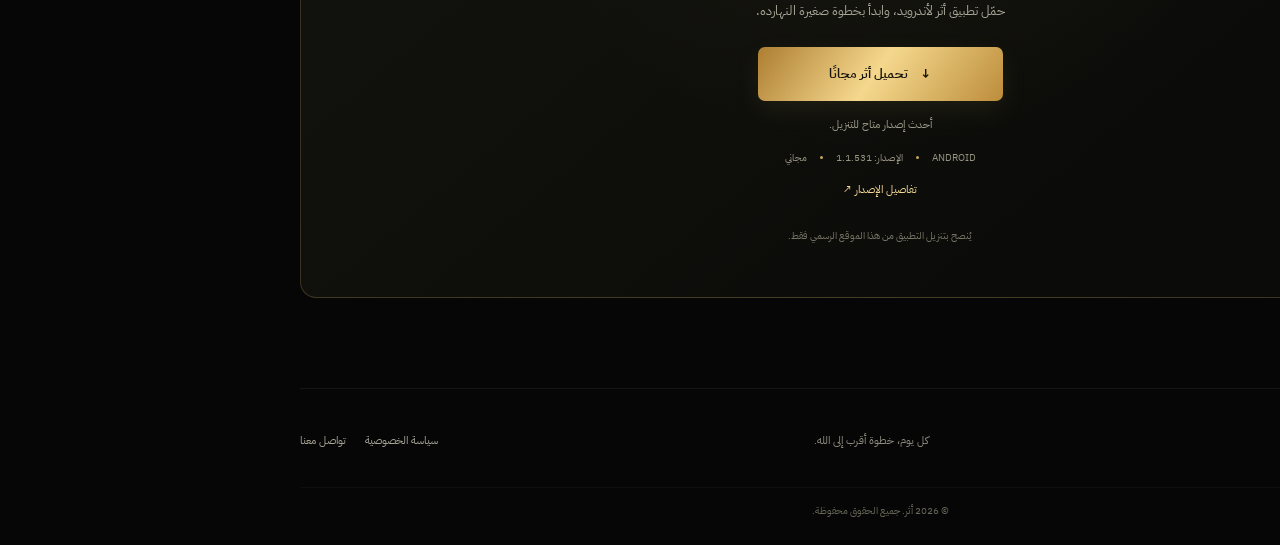
==== commit d9658ae1: "Add files via upload" ====
--- a/index.html
+++ b/index.html
@@ -4,12 +4,12 @@
 <meta charset="utf-8"><meta name="viewport" content="width=device-width,initial-scale=1"><meta name="theme-color" content="#080907">
 <meta name="description" content="أثر — رفيقك في الصلاة والذكر والقرآن. رحلة إيمانية هادئة، خطوة كل يوم.">
 <meta property="og:title" content="أثر | اترك في يومك أثرًا طيبًا"><meta property="og:description" content="الصلاة، الأذكار، القرآن، وخطوات صغيرة تصنع فرقًا كبيرًا.">
-<title>أثر — اترك في يومك أثرًا طيبًا</title><link rel="icon" href="assets/favicon.svg" type="image/svg+xml"><link rel="stylesheet" href="styles.css">
+<title>أثر — اترك في يومك أثرًا طيبًا</title><link rel="icon" type="image/png" sizes="32x32" href="assets/favicon-32.png"><link rel="icon" href="assets/favicon.ico" sizes="any"><link rel="apple-touch-icon" href="assets/apple-touch-icon.png"><link rel="stylesheet" href="styles.css">
 </head>
 <body>
 <div class="grain" aria-hidden="true"></div><div class="ambient ambient-a"></div><div class="ambient ambient-b"></div>
 <header class="site-header wrap">
- <a class="brand" href="#home" aria-label="أثر - الرئيسية"><span class="brand-symbol">أ</span><span class="brand-name">أثَــر<small>ATHAR · أثرٌ يبقى</small></span></a>
+ <a class="brand" href="#home" aria-label="أثر - الرئيسية"><img class="brand-logo" src="assets/athar-logo.png" alt="شعار أثر الرسمي" width="52" height="52"><span class="brand-name">أثَــر<small>ATHAR · أثرٌ يبقى</small></span></a>
  <nav class="main-nav" id="main-nav"><a href="#features">المميزات</a><a href="#vision">رؤيتنا</a><a href="#roadmap">القادم في أثر</a></nav>
  <a class="header-cta" href="#download">حمّل التطبيق <span>↙</span></a>
  <button class="menu-toggle" id="menu-toggle" aria-label="فتح القائمة" aria-expanded="false">☰</button>
@@ -20,26 +20,25 @@
    <h1>اترك في يومك<br><span>أثرًا طيّبًا.</span></h1>
    <p class="hero-lead">مش لازم تبدأ بالكثير. لحظة ذكر، صلاة في وقتها، وآية تتدبّرها… خطوات صغيرة، لكن أثرها يكبر مع الأيام.</p>
    <div class="hero-actions"><a class="btn btn-gold" href="#download"><span>↓</span> حمّل أثر مجانًا</a><a class="btn btn-outline" href="#features">اكتشف التجربة <span>←</span></a></div>
-   <div class="hero-proof"><span class="proof-star">✦</span><span>تجربة هادئة، بلا زحام ولا تشتيت</span><span class="proof-separator"></span><span>لأندرويد</span></div>
+   <div class="hero-proof"><span>تجربة هادئة، بلا زحام ولا تشتيت</span><span class="proof-separator"></span><span>لأندرويد</span></div>
   </div>
   <div class="hero-visual" aria-label="الشعار الذهبي لأثر">
-   <div class="visual-glow"></div><div class="halo halo-1"></div><div class="halo halo-2"></div>
-   <div class="mihrab"><div class="mihrab-inner"><div class="top-star">✧</div><div class="calligraphy">أثَــر</div><div class="calligraphy-line"></div><p>قليلٌ دائم<br>خيرٌ من كثيرٍ منقطع</p><div class="mihrab-bottom">✦</div></div></div>
-   <div class="float-card float-prayer"><span class="float-icon">◷</span><span><b>لحظة سكينة</b><small>تذكّر ما يهمّك</small></span></div>
-   <div class="float-card float-dhikr"><span class="float-icon">۞</span><span><b>ذِكرٌ يطمئن القلب</b><small>كل يوم، على مهل</small></span></div>
-   <span class="visual-orbit-dot dot-1"></span><span class="visual-orbit-dot dot-2"></span>
+   <div class="visual-glow" aria-hidden="true"></div>
+   <div class="logo-arch" aria-hidden="true"></div>
+   <img class="hero-logo" src="assets/athar-logo.png" alt="شعار تطبيق أثر الذهبي الرسمي" width="512" height="512" fetchpriority="high">
+   <div class="hero-caption">أثرٌ يبقى، وخيرٌ ينمو</div>
   </div>
  </section>
  <div class="verse-band"><span>﴿</span><p>أَلَا بِذِكْرِ اللَّهِ تَطْمَئِنُّ الْقُلُوبُ</p><small>الرعد · ٢٨</small><span>﴾</span></div>
  <section class="section wrap" id="features"><div class="section-intro"><div><div class="eyebrow">رفيق رحلتك</div><h2>كل ما يقربك،<br><span>في مساحة واحدة.</span></h2></div><p>صممنا أثر ليكون بسيطًا في استخدامه، عميقًا في معناه؛ يساعدك ترجع لعبادتك بمحبة واستمرار، من غير ضغط.</p></div>
   <div class="feature-grid">
    <article class="feature-card feature-prayer"><div class="feature-top"><span class="feature-icon">◷</span><span class="feature-index">01 / يومك</span></div><h3>الصلاة والطمأنينة</h3><p>اجعل مواقيت الصلاة جزءًا واضحًا من يومك، مع تجربة تساعدك تستعد للحظة الصلاة.</p><div class="card-art prayer-art"><span class="sun-ring"></span><span class="minaret">⌁</span></div></article>
-   <article class="feature-card"><div class="feature-top"><span class="feature-icon">۞</span><span class="feature-index">02 / قلبك</span></div><h3>الأذكار… قراءة واستماع</h3><p>تجربة للأذكار تتجاوز القراءة، مع مساحة للاستماع والتفاعل الصوتي حيثما تتوفر الميزة.</p><div class="audio-bars"><i></i><i></i><i></i><i></i><i></i><i></i><i></i><i></i><i></i><i></i><span>♫</span></div></article>
+   <article class="feature-card"><div class="feature-top"><span class="feature-icon">❧</span><span class="feature-index">02 / قلبك</span></div><h3>الأذكار… قراءة واستماع</h3><p>تجربة للأذكار تتجاوز القراءة، مع مساحة للاستماع والتفاعل الصوتي حيثما تتوفر الميزة.</p><div class="audio-bars"><i></i><i></i><i></i><i></i><i></i><i></i><i></i><i></i><i></i><i></i><span>♫</span></div></article>
    <article class="feature-card"><div class="feature-top"><span class="feature-icon">۩</span><span class="feature-index">03 / نورك</span></div><h3>القرآن الكريم</h3><p>اقترب من كتاب الله، واجعل وقت التلاوة والتدبّر مساحة هادئة وسط يومك.</p><div class="quran-art"><span>﷽</span><div class="quran-lines"><i></i><i></i><i></i></div></div></article>
-   <article class="feature-card feature-tree"><div class="feature-top"><span class="feature-icon">✧</span><span class="feature-index">04 / استمراريتك</span></div><h3>أثرٌ ينمو معك</h3><p>شجّع نفسك على الاستمرار، وتابع خطواتك الإيمانية الصغيرة يومًا بعد يوم.</p><div class="tree-art"><span>✦</span><span>✧</span><span>✦</span><span>✧</span><span>✦</span><div></div></div></article>
+   <article class="feature-card feature-tree"><div class="feature-top"><span class="feature-icon">❧</span><span class="feature-index">04 / استمراريتك</span></div><h3>أثرٌ ينمو معك</h3><p>شجّع نفسك على الاستمرار، وتابع خطواتك الإيمانية الصغيرة يومًا بعد يوم.</p><div class="botanical-art" aria-hidden="true">❧</div></div></article>
   </div>
  </section>
- <section class="vision-section" id="vision"><div class="vision-inner wrap"><div class="vision-seal"><div class="seal-ring"><span>أ</span><i>✧</i></div></div><div class="vision-copy"><div class="eyebrow">فلسفة أثر</div><h2>مش سباق.<br><span>دي رحلة تخصّك.</span></h2><p>إحنا مؤمنين إن القرب من الله مش محتاج ضوضاء ولا مثالية. محتاج نية صادقة، وباب مفتوح كل يوم للرجوع. أثر معمول علشان يسهّل عليك الخطوة، مش يزود عليك الحمل.</p><a class="text-link" href="#download">ابدأ بخطوة بسيطة <span>←</span></a></div></div></section>
+ <section class="vision-section" id="vision"><div class="vision-inner wrap"><div class="vision-seal"><img class="vision-logo" src="assets/athar-logo.png" alt="شعار أثر"></div><div class="vision-copy"><div class="eyebrow">فلسفة أثر</div><h2>مش سباق.<br><span>دي رحلة تخصّك.</span></h2><p>إحنا مؤمنين إن القرب من الله مش محتاج ضوضاء ولا مثالية. محتاج نية صادقة، وباب مفتوح كل يوم للرجوع. أثر معمول علشان يسهّل عليك الخطوة، مش يزود عليك الحمل.</p><a class="text-link" href="#download">ابدأ بخطوة بسيطة <span>←</span></a></div></div></section>
  <section class="roadmap section wrap" id="roadmap"><div class="section-intro"><div><div class="eyebrow">رحلتنا مستمرة</div><h2>أثر يكبر،<br><span>ومعه تكبر التجربة.</span></h2></div><p>نطمح إن أثر يبقى رفيقًا أقرب لاحتياجاتك. بعض الأفكار دي قد تحتاج تحديثات للتطبيق وخدمات مساندة قبل ما تتاح للجميع.</p></div>
   <div class="roadmap-grid"><article class="road-card"><span class="road-icon">♫</span><div><span class="road-tag">تجربة صوتية</span><h3>الأذكار بالصوت</h3><p>استمع للأذكار، وتحكّم في تجربة الاستماع بسهولة.</p></div></article>
   <article class="road-card"><span class="road-icon">◉</span><div><span class="road-tag">مساعد صوتي</span><h3>تفاعل أقرب وأسهل</h3><p>مساعد صوتي يساعدك في الوصول للتجربة المناسبة بطريقة طبيعية.</p></div></article>
@@ -47,8 +46,8 @@
   <article class="road-card"><span class="road-icon">◷</span><div><span class="road-tag">على مقاس يومك</span><h3>تنبيهات ذكية</h3><p>تذكيرات مرنة تراعي اختيارك وأوقات الهدوء، بدل التنبيهات المزعجة.</p></div></article></div>
   <p class="roadmap-note">الأفكار في هذا القسم تمثل توجهات تطويرية، ولا تعني أن كل ميزة متاحة في الإصدار الحالي.</p>
  </section>
- <section class="download-section" id="download"><div class="download-panel wrap"><div class="download-decoration">أثَــر <span>✧</span></div><div class="eyebrow">ابدأ من هنا</div><h2>خلي لنهارك<br><span>أثرًا طيبًا.</span></h2><p>حمّل تطبيق أثر لأندرويد، وابدأ بخطوة صغيرة النهارده.</p><a class="btn btn-gold btn-download" id="download-button" href="#" rel="nofollow"><span>↓</span> تحميل أثر مجانًا</a><div id="download-status" class="download-status" role="status" aria-live="polite">جارٍ التحقق من أحدث إصدار…</div><div class="release-meta"><span>ANDROID</span><i></i><span id="version-label">جارٍ قراءة الإصدار</span><i></i><span>مجاني</span></div><a class="release-link" id="release-page" href="#" hidden>تفاصيل الإصدار ↗</a><div class="download-footnote">يُنصح بتنزيل التطبيق من هذا الموقع الرسمي فقط.</div></div></section>
+ <section class="download-section" id="download"><div class="download-panel wrap"><div class="download-decoration"><img src="assets/athar-logo.png" alt="شعار أثر" width="74" height="74"></div><div class="eyebrow">ابدأ من هنا</div><h2>خلي لنهارك<br><span>أثرًا طيبًا.</span></h2><p>حمّل تطبيق أثر لأندرويد، وابدأ بخطوة صغيرة النهارده.</p><a class="btn btn-gold btn-download" id="download-button" href="#" rel="nofollow"><span>↓</span> تحميل أثر مجانًا</a><div id="download-status" class="download-status" role="status" aria-live="polite">جارٍ التحقق من أحدث إصدار…</div><div class="release-meta"><span>ANDROID</span><i></i><span id="version-label">جارٍ قراءة الإصدار</span><i></i><span>مجاني</span></div><a class="release-link" id="release-page" href="#" hidden>تفاصيل الإصدار ↗</a><div class="download-footnote">يُنصح بتنزيل التطبيق من هذا الموقع الرسمي فقط.</div></div></section>
 </main>
-<footer class="footer wrap"><a class="brand" href="#home"><span class="brand-symbol">أ</span><span class="brand-name">أثَــر<small>ATHAR · أثرٌ يبقى</small></span></a><p>كل يوم، خطوة أقرب إلى الله.</p><div class="footer-links"><a href="privacy.html">سياسة الخصوصية</a><a id="contact-link" href="mailto:CONTACT_EMAIL">تواصل معنا</a></div><small class="copyright">© <span id="year"></span> أثر. جميع الحقوق محفوظة.</small></footer>
+<footer class="footer wrap"><a class="brand" href="#home"><img class="brand-logo" src="assets/athar-logo.png" alt="شعار أثر الرسمي" width="52" height="52"><span class="brand-name">أثَــر<small>ATHAR · أثرٌ يبقى</small></span></a><p>كل يوم، خطوة أقرب إلى الله.</p><div class="footer-links"><a href="privacy.html">سياسة الخصوصية</a><a id="contact-link" href="mailto:CONTACT_EMAIL">تواصل معنا</a></div><small class="copyright">© <span id="year"></span> أثر. جميع الحقوق محفوظة.</small></footer>
 <script src="config.js"></script><script src="script.js"></script>
 </body></html>
--- a/styles.css
+++ b/styles.css
@@ -1,5 +1,31 @@
 @import url('https://fonts.googleapis.com/css2?family=Amiri:wght@400;700&family=IBM+Plex+Sans+Arabic:wght@400;500;600;700&display=swap');
-:root{--bg:#080907;--bg2:#0d0e0b;--panel:#11120e;--panel2:#151610;--gold:#d6b66c;--gold2:#f1d99a;--muted:#a6a393;--line:rgba(218,188,119,.17);--white:#f4f0e5;--green:#9dba91}*{box-sizing:border-box}html{scroll-behavior:smooth;scroll-padding-top:100px}body{margin:0;background:var(--bg);color:var(--white);font-family:'IBM Plex Sans Arabic',Tahoma,sans-serif;line-height:1.8;overflow-x:hidden}a{color:inherit;text-decoration:none}button{font:inherit}.wrap{width:min(1160px,calc(100% - 48px));margin-inline:auto}.grain{position:fixed;inset:0;pointer-events:none;z-index:5;opacity:.035;background-image:url("data:image/svg+xml,%3Csvg viewBox='0 0 180 180' xmlns='http://www.w3.org/2000/svg'%3E%3Cfilter id='n'%3E%3CfeTurbulence type='fractalNoise' baseFrequency='.9' numOctaves='3' stitchTiles='stitch'/%3E%3C/filter%3E%3Crect width='100%25' height='100%25' filter='url(%23n)' opacity='.5'/%3E%3C/svg%3E")}.ambient{position:absolute;border-radius:50%;filter:blur(100px);pointer-events:none;opacity:.12}.ambient-a{width:420px;height:420px;background:#a77e2f;top:80px;right:-230px}.ambient-b{width:360px;height:360px;background:#596a36;top:900px;left:-240px}.site-header{height:96px;display:flex;align-items:center;justify-content:space-between;gap:24px;border-bottom:1px solid rgba(255,255,255,.06);position:relative;z-index:10}.brand{display:flex;align-items:center;gap:11px;flex-shrink:0}.brand-symbol{width:43px;height:43px;border:1px solid var(--gold);border-radius:14px;display:grid;place-items:center;color:var(--gold2);font-family:Amiri,serif;font-size:28px;box-shadow:inset 0 0 18px #d6b66c12}.brand-name{font-family:Amiri,serif;font-size:25px;line-height:1.05;letter-spacing:.5px;color:var(--gold2)}.brand-name small{display:block;font:9px 'IBM Plex Sans Arabic',sans-serif;letter-spacing:2px;color:#99917a;margin-top:5px}.main-nav{display:flex;gap:34px;color:#b7b4a7;font-size:13px}.main-nav a:hover,.footer-links a:hover{color:var(--gold2)}.header-cta{border:1px solid #b99751;border-radius:7px;padding:9px 17px;color:var(--gold2);font-size:13px;transition:.2s}.header-cta span{margin-right:8px}.header-cta:hover{background:var(--gold);color:#14120b}.menu-toggle{display:none;background:none;color:var(--gold2);border:1px solid var(--line);border-radius:8px;padding:5px 10px}.hero{min-height:600px;display:grid;grid-template-columns:1.03fr .97fr;align-items:center;gap:32px;padding-block:55px 65px}.hero-copy{padding:16px 0}.eyebrow{display:flex;align-items:center;gap:9px;color:var(--gold);font-size:12px;letter-spacing:.4px;margin-bottom:20px}.live-dot{width:6px;height:6px;background:var(--gold);border-radius:50%;box-shadow:0 0 12px #d6b66c80}.hero h1{font-size:clamp(43px,5.2vw,68px);line-height:1.34;letter-spacing:-1.4px;margin:0 0 22px;font-weight:600}.hero h1 span,.section h2 span,.vision-copy h2 span,.download-panel h2 span{font-family:Amiri,serif;color:var(--gold2);font-weight:400}.hero-lead{color:#b6b4a8;max-width:490px;font-size:15px;line-height:2.15;margin:0 0 28px}.hero-actions{display:flex;flex-wrap:wrap;gap:12px}.btn{display:inline-flex;align-items:center;justify-content:center;gap:12px;min-height:49px;padding:0 22px;border-radius:7px;font-size:13px;font-weight:600;transition:transform .2s,background .2s}.btn:hover{transform:translateY(-2px)}.btn-gold{background:linear-gradient(120deg,#c7a45b,#efd99a);color:#17140c;box-shadow:0 10px 35px #d5b66c17}.btn-gold:hover{background:#f5dfa0}.btn-outline{border:1px solid #ffffff24;color:#e6e0cf}.btn-outline:hover{border-color:var(--gold)}.hero-proof{display:flex;align-items:center;gap:10px;color:#8f8d81;font-size:11px;margin-top:25px}.proof-star{color:var(--gold);font-size:16px}.proof-separator{height:14px;width:1px;background:#444238;margin-inline:3px}.hero-visual{height:480px;position:relative;display:grid;place-items:center;isolation:isolate}.visual-glow{position:absolute;width:310px;height:310px;border-radius:50%;background:#b88a3514;filter:blur(45px)}.halo{position:absolute;border:1px solid #c7a45b24;border-radius:50%;transform:rotate(-24deg)}.halo-1{width:420px;height:290px}.halo-2{width:330px;height:440px;transform:rotate(28deg);border-color:#c7a45b16}.mihrab{width:260px;height:365px;border:1px solid #c8a75c9c;border-radius:130px 130px 8px 8px;padding:9px;background:linear-gradient(145deg,#d5b46b15,transparent 42%,#d5b46b08);box-shadow:0 0 60px #d5b46b0a,inset 0 0 30px #d5b46b08;position:relative}.mihrab:before{content:"";position:absolute;inset:7px;border:1px solid #c8a75c35;border-radius:124px 124px 4px 4px}.mihrab-inner{height:100%;display:flex;align-items:center;justify-content:center;flex-direction:column;position:relative;z-index:1;background:radial-gradient(ellipse at center,#b58a3215,transparent 68%)}.top-star{font-size:25px;color:var(--gold);margin-bottom:12px}.calligraphy{font-family:Amiri,serif;color:var(--gold2);font-size:64px;text-shadow:0 0 30px #d9ba7130;line-height:1.3}.calligraphy-line{width:75px;height:1px;background:linear-gradient(90deg,transparent,var(--gold),transparent);margin:10px 0 16px}.mihrab-inner p{font-family:Amiri,serif;text-align:center;font-size:17px;color:#d6c9a6;line-height:1.8;margin:0}.mihrab-bottom{color:var(--gold);margin-top:22px}.float-card{position:absolute;display:flex;align-items:center;gap:12px;padding:12px 16px;background:#14150ff0;border:1px solid #d4b56b2c;border-radius:10px;box-shadow:0 18px 40px #0005;backdrop-filter:blur(12px)}.float-card b,.float-card small{display:block}.float-card b{font-size:12px;font-weight:500}.float-card small{font-size:10px;color:#999583;margin-top:2px}.float-icon{width:34px;height:34px;display:grid;place-items:center;border-radius:9px;background:#d6b66c14;color:var(--gold2);font-size:19px}.float-prayer{top:78px;right:0}.float-dhikr{bottom:65px;left:-3px}.visual-orbit-dot{position:absolute;width:7px;height:7px;border-radius:50%;background:var(--gold2);box-shadow:0 0 18px var(--gold)}.dot-1{top:90px;left:70px}.dot-2{bottom:85px;right:54px;width:4px;height:4px}.verse-band{display:flex;align-items:center;justify-content:center;gap:23px;padding:22px 20px;border-block:1px solid var(--line);background:linear-gradient(90deg,transparent,#d5b66c09,transparent);text-align:center}.verse-band>span{font-family:Amiri,serif;color:var(--gold);font-size:28px}.verse-band p{font-family:Amiri,serif;font-size:25px;color:#e7d7ad;margin:0}.verse-band small{font-size:10px;color:#8f8b7c;align-self:center}.section{padding-block:115px}.section-intro{display:flex;justify-content:space-between;align-items:end;gap:45px;margin-bottom:42px}.section-intro .eyebrow{margin-bottom:13px}.section h2,.vision-copy h2{font-size:42px;line-height:1.5;font-weight:500;margin:0;letter-spacing:-.6px}.section-intro>p{max-width:420px;color:#a8a697;font-size:13px;line-height:2.2;margin:0 0 6px}.feature-grid{display:grid;grid-template-columns:repeat(4,minmax(0,1fr));gap:14px}.feature-card{min-height:300px;padding:23px 21px;background:linear-gradient(145deg,#151610,#0e0f0c 72%);border:1px solid #d6b66c17;border-radius:12px;position:relative;overflow:hidden;transition:transform .25s,border-color .25s}.feature-card:hover{transform:translateY(-5px);border-color:#d6b66c50}.feature-highlight,.feature-tree{background:linear-gradient(150deg,#1b1a12,#10110d 75%)}.feature-top{display:flex;align-items:center;justify-content:space-between}.feature-icon{width:41px;height:41px;border:1px solid #d6b66c42;border-radius:10px;display:grid;place-items:center;color:var(--gold2);font-size:22px;background:#d6b66c0a}.feature-index{font-size:9px;color:#7f7c6d;letter-spacing:.4px}.feature-card h3{font-size:17px;font-weight:500;margin:23px 0 9px}.feature-card p{font-size:12px;line-height:2.1;color:#a5a294;margin:0;position:relative;z-index:2}.card-art{position:absolute;left:20px;bottom:4px;opacity:.5}.prayer-art{width:110px;height:64px;border-bottom:1px solid #d6b66c50}.sun-ring{position:absolute;width:48px;height:48px;border:1px solid var(--gold);border-radius:50%;left:20px;bottom:-22px;box-shadow:0 0 28px #d6b66c20}.minaret{position:absolute;bottom:0;left:75px;color:var(--gold);font-size:38px}.audio-bars{position:absolute;left:20px;bottom:20px;height:45px;display:flex;align-items:center;gap:4px;opacity:.6}.audio-bars i{display:block;width:3px;border-radius:3px;background:var(--gold);height:var(--h,20px)}.audio-bars i:nth-child(3n){height:31px}.audio-bars i:nth-child(2n){height:13px}.audio-bars i:nth-child(5n){height:37px}.audio-bars span{font-size:15px;color:var(--gold);margin-right:7px}.quran-art{position:absolute;bottom:12px;left:17px;width:110px;height:65px;border:1px solid #d6b66c66;transform:skewY(-7deg);display:flex;align-items:center;justify-content:center;color:var(--gold2);opacity:.5}.quran-art>span{font-family:Amiri,serif;font-size:23px}.quran-lines{position:absolute;inset:5px;border:1px solid #d6b66c44;display:flex;flex-direction:column;justify-content:flex-end;gap:4px;padding:5px}.quran-lines i{height:1px;background:#d6b66c55}.tree-art{position:absolute;left:20px;bottom:0;width:100px;height:100px;border-radius:100% 0 0 0;border-left:1px solid #d6b66c45;border-top:1px solid #d6b66c45;opacity:.7}.tree-art span{position:absolute;color:var(--gold);font-size:17px}.tree-art span:nth-child(1){left:16px;top:28px}.tree-art span:nth-child(2){left:48px;top:8px}.tree-art span:nth-child(3){left:65px;top:38px}.tree-art span:nth-child(4){left:31px;top:59px}.tree-art span:nth-child(5){left:76px;top:68px}.tree-art div{position:absolute;left:54px;top:50px;width:1px;height:48px;background:#d6b66c70;transform:rotate(34deg)}.vision-section{border-block:1px solid #d6b66c15;background:radial-gradient(ellipse at 25% 50%,#c4a1510b,transparent 50%),#0b0c09}.vision-inner{min-height:470px;display:grid;grid-template-columns:.8fr 1.2fr;gap:70px;align-items:center;padding-block:65px}.vision-seal{display:grid;place-items:center;min-height:310px;position:relative}.vision-seal:before,.vision-seal:after{content:"";position:absolute;width:280px;height:280px;border:1px solid #d6b66c23;transform:rotate(45deg);border-radius:35px}.vision-seal:after{width:225px;height:225px;transform:rotate(22.5deg);border-color:#d6b66c17}.seal-ring{width:145px;height:145px;border:1px solid var(--gold);border-radius:50%;display:grid;place-items:center;position:relative;box-shadow:0 0 50px #d6b66c0a,inset 0 0 30px #d6b66c0a}.seal-ring:before{content:"";position:absolute;inset:8px;border:1px solid #d6b66c4d;border-radius:50%}.seal-ring span{font-family:Amiri,serif;color:var(--gold2);font-size:77px;line-height:1}.seal-ring i{position:absolute;top:13px;right:17px;color:var(--gold);font-style:normal}.vision-copy .eyebrow{margin-bottom:13px}.vision-copy h2{font-size:43px}.vision-copy p{color:#aaa899;font-size:13px;line-height:2.3;max-width:560px;margin:16px 0 18px}.text-link{display:inline-flex;align-items:center;gap:12px;color:var(--gold2);font-size:12px}.text-link span{font-size:20px;transition:transform .2s}.text-link:hover span{transform:translateX(-4px)}.roadmap{padding-block:110px}.roadmap-grid{display:grid;grid-template-columns:repeat(2,minmax(0,1fr));gap:13px}.road-card{display:flex;gap:17px;padding:22px;background:#11120e;border:1px solid #d6b66c18;border-radius:10px;min-height:150px}.road-icon{width:43px;height:43px;flex-shrink:0;border:1px solid #d6b66c42;border-radius:10px;display:grid;place-items:center;color:var(--gold2);font-size:22px}.road-tag{color:var(--gold);font-size:10px}.road-card h3{font-size:16px;font-weight:500;margin:3px 0 5px}.road-card p{color:#a8a697;font-size:12px;line-height:2;margin:0}.roadmap-note{font-size:10px;color:#777565;margin-top:18px}.download-section{padding:20px 0 90px}.download-panel{position:relative;overflow:hidden;text-align:center;padding:72px 24px 52px;border:1px solid #d6b66c38;border-radius:16px;background:radial-gradient(ellipse at 50% 0%,#d6b66c13,transparent 55%),linear-gradient(140deg,#14140f,#0b0c09 75%)}.download-panel:before,.download-panel:after{content:"✧";position:absolute;font-family:Amiri,serif;font-size:170px;color:#d6b66c08;top:40px;right:5%;pointer-events:none}.download-panel:after{right:auto;left:5%;top:auto;bottom:0}.download-decoration{font-family:Amiri,serif;font-size:21px;letter-spacing:2px;color:#d6b66c54;margin-bottom:18px}.download-decoration span{font-size:13px;margin-inline:7px}.download-panel .eyebrow{justify-content:center;margin-bottom:10px}.download-panel h2{font-size:45px;line-height:1.4;font-weight:500;margin:0}.download-panel>p{color:#a8a697;font-size:13px;margin:12px 0 24px}.btn-download{min-width:245px;min-height:54px}.download-status{font-size:11px;color:#9e9b8b;min-height:26px;margin-top:14px}.release-meta{display:flex;align-items:center;justify-content:center;gap:13px;color:#999582;font-size:10px;margin-top:8px}.release-meta i{width:3px;height:3px;border-radius:50%;background:var(--gold)}.release-link{display:inline-block;color:var(--gold2);font-size:11px;margin-top:13px}.download-footnote{color:#777565;font-size:10px;margin-top:25px}.footer{min-height:115px;display:flex;align-items:center;justify-content:space-between;gap:20px;flex-wrap:wrap;border-top:1px solid #ffffff10;padding-block:25px}.footer>p{color:#8f8d80;font-size:11px}.footer-links{display:flex;gap:19px;color:#a8a697;font-size:11px}.copyright{width:100%;text-align:center;color:#686758;font-size:10px;padding-top:14px;border-top:1px solid #ffffff08}
+:root{--bg:#080907;--bg2:#0d0e0b;--panel:#11120e;--panel2:#151610;--gold:#d6b66c;--gold2:#f1d99a;--muted:#a6a393;--line:rgba(218,188,119,.17);--white:#f4f0e5;--green:#9dba91}*{box-sizing:border-box}html{scroll-behavior:smooth;scroll-padding-top:100px}body{margin:0;background:var(--bg);color:var(--white);font-family:'IBM Plex Sans Arabic',Tahoma,sans-serif;line-height:1.8;overflow-x:hidden}a{color:inherit;text-decoration:none}button{font:inherit}.wrap{width:min(1160px,calc(100% - 48px));margin-inline:auto}.grain{position:fixed;inset:0;pointer-events:none;z-index:5;opacity:.035;background-image:url("data:image/svg+xml,%3Csvg viewBox='0 0 180 180' xmlns='http://www.w3.org/2000/svg'%3E%3Cfilter id='n'%3E%3CfeTurbulence type='fractalNoise' baseFrequency='.9' numOctaves='3' stitchTiles='stitch'/%3E%3C/filter%3E%3Crect width='100%25' height='100%25' filter='url(%23n)' opacity='.5'/%3E%3C/svg%3E")}.ambient{position:absolute;border-radius:50%;filter:blur(100px);pointer-events:none;opacity:.12}.ambient-a{width:420px;height:420px;background:#a77e2f;top:80px;right:-230px}.ambient-b{width:360px;height:360px;background:#596a36;top:900px;left:-240px}.site-header{height:96px;display:flex;align-items:center;justify-content:space-between;gap:24px;border-bottom:1px solid rgba(255,255,255,.06);position:relative;z-index:10}.brand{display:flex;align-items:center;gap:11px;flex-shrink:0}.brand-symbol{width:43px;height:43px;border:1px solid var(--gold);border-radius:14px;display:grid;place-items:center;color:var(--gold2);font-family:Amiri,serif;font-size:28px;box-shadow:inset 0 0 18px #d6b66c12}.brand-name{font-family:Amiri,serif;font-size:25px;line-height:1.05;letter-spacing:.5px;color:var(--gold2)}.brand-name small{display:block;font:9px 'IBM Plex Sans Arabic',sans-serif;letter-spacing:2px;color:#99917a;margin-top:5px}.main-nav{display:flex;gap:34px;color:#b7b4a7;font-size:13px}.main-nav a:hover,.footer-links a:hover{color:var(--gold2)}.header-cta{border:1px solid #b99751;border-radius:7px;padding:9px 17px;color:var(--gold2);font-size:13px;transition:.2s}.header-cta span{margin-right:8px}.header-cta:hover{background:var(--gold);color:#14120b}.menu-toggle{display:none;background:none;color:var(--gold2);border:1px solid var(--line);border-radius:8px;padding:5px 10px}.hero{min-height:600px;display:grid;grid-template-columns:1.03fr .97fr;align-items:center;gap:32px;padding-block:55px 65px}.hero-copy{padding:16px 0}.eyebrow{display:flex;align-items:center;gap:9px;color:var(--gold);font-size:12px;letter-spacing:.4px;margin-bottom:20px}.live-dot{width:6px;height:6px;background:var(--gold);border-radius:50%;box-shadow:0 0 12px #d6b66c80}.hero h1{font-size:clamp(43px,5.2vw,68px);line-height:1.34;letter-spacing:-1.4px;margin:0 0 22px;font-weight:600}.hero h1 span,.section h2 span,.vision-copy h2 span,.download-panel h2 span{font-family:Amiri,serif;color:var(--gold2);font-weight:400}.hero-lead{color:#b6b4a8;max-width:490px;font-size:15px;line-height:2.15;margin:0 0 28px}.hero-actions{display:flex;flex-wrap:wrap;gap:12px}.btn{display:inline-flex;align-items:center;justify-content:center;gap:12px;min-height:49px;padding:0 22px;border-radius:7px;font-size:13px;font-weight:600;transition:transform .2s,background .2s}.btn:hover{transform:translateY(-2px)}.btn-gold{background:linear-gradient(120deg,#c7a45b,#efd99a);color:#17140c;box-shadow:0 10px 35px #d5b66c17}.btn-gold:hover{background:#f5dfa0}.btn-outline{border:1px solid #ffffff24;color:#e6e0cf}.btn-outline:hover{border-color:var(--gold)}.hero-proof{display:flex;align-items:center;gap:10px;color:#8f8d81;font-size:11px;margin-top:25px}.proof-star{color:var(--gold);font-size:16px}.proof-separator{height:14px;width:1px;background:#444238;margin-inline:3px}.hero-visual{height:480px;position:relative;display:grid;place-items:center;isolation:isolate}.visual-glow{position:absolute;width:310px;height:310px;border-radius:50%;background:#b88a3514;filter:blur(45px)}.halo{position:absolute;border:1px solid #c7a45b24;border-radius:50%;transform:rotate(-24deg)}.halo-1{width:420px;height:290px}.halo-2{width:330px;height:440px;transform:rotate(28deg);border-color:#c7a45b16}.mihrab{width:260px;height:365px;border:1px solid #c8a75c9c;border-radius:130px 130px 8px 8px;padding:9px;background:linear-gradient(145deg,#d5b46b15,transparent 42%,#d5b46b08);box-shadow:0 0 60px #d5b46b0a,inset 0 0 30px #d5b46b08;position:relative}.mihrab:before{content:"";position:absolute;inset:7px;border:1px solid #c8a75c35;border-radius:124px 124px 4px 4px}.mihrab-inner{height:100%;display:flex;align-items:center;justify-content:center;flex-direction:column;position:relative;z-index:1;background:radial-gradient(ellipse at center,#b58a3215,transparent 68%)}.top-star{font-size:25px;color:var(--gold);margin-bottom:12px}.calligraphy{font-family:Amiri,serif;color:var(--gold2);font-size:64px;text-shadow:0 0 30px #d9ba7130;line-height:1.3}.calligraphy-line{width:75px;height:1px;background:linear-gradient(90deg,transparent,var(--gold),transparent);margin:10px 0 16px}.mihrab-inner p{font-family:Amiri,serif;text-align:center;font-size:17px;color:#d6c9a6;line-height:1.8;margin:0}.mihrab-bottom{color:var(--gold);margin-top:22px}.float-card{position:absolute;display:flex;align-items:center;gap:12px;padding:12px 16px;background:#14150ff0;border:1px solid #d4b56b2c;border-radius:10px;box-shadow:0 18px 40px #0005;backdrop-filter:blur(12px)}.float-card b,.float-card small{display:block}.float-card b{font-size:12px;font-weight:500}.float-card small{font-size:10px;color:#999583;margin-top:2px}.float-icon{width:34px;height:34px;display:grid;place-items:center;border-radius:9px;background:#d6b66c14;color:var(--gold2);font-size:19px}.float-prayer{top:78px;right:0}.float-dhikr{bottom:65px;left:-3px}.visual-orbit-dot{position:absolute;width:7px;height:7px;border-radius:50%;background:var(--gold2);box-shadow:0 0 18px var(--gold)}.dot-1{top:90px;left:70px}.dot-2{bottom:85px;right:54px;width:4px;height:4px}.verse-band{display:flex;align-items:center;justify-content:center;gap:23px;padding:22px 20px;border-block:1px solid var(--line);background:linear-gradient(90deg,transparent,#d5b66c09,transparent);text-align:center}.verse-band>span{font-family:Amiri,serif;color:var(--gold);font-size:28px}.verse-band p{font-family:Amiri,serif;font-size:25px;color:#e7d7ad;margin:0}.verse-band small{font-size:10px;color:#8f8b7c;align-self:center}.section{padding-block:115px}.section-intro{display:flex;justify-content:space-between;align-items:end;gap:45px;margin-bottom:42px}.section-intro .eyebrow{margin-bottom:13px}.section h2,.vision-copy h2{font-size:42px;line-height:1.5;font-weight:500;margin:0;letter-spacing:-.6px}.section-intro>p{max-width:420px;color:#a8a697;font-size:13px;line-height:2.2;margin:0 0 6px}.feature-grid{display:grid;grid-template-columns:repeat(4,minmax(0,1fr));gap:14px}.feature-card{min-height:300px;padding:23px 21px;background:linear-gradient(145deg,#151610,#0e0f0c 72%);border:1px solid #d6b66c17;border-radius:12px;position:relative;overflow:hidden;transition:transform .25s,border-color .25s}.feature-card:hover{transform:translateY(-5px);border-color:#d6b66c50}.feature-highlight,.feature-tree{background:linear-gradient(150deg,#1b1a12,#10110d 75%)}.feature-top{display:flex;align-items:center;justify-content:space-between}.feature-icon{width:41px;height:41px;border:1px solid #d6b66c42;border-radius:10px;display:grid;place-items:center;color:var(--gold2);font-size:22px;background:#d6b66c0a}.feature-index{font-size:9px;color:#7f7c6d;letter-spacing:.4px}.feature-card h3{font-size:17px;font-weight:500;margin:23px 0 9px}.feature-card p{font-size:12px;line-height:2.1;color:#a5a294;margin:0;position:relative;z-index:2}.card-art{position:absolute;left:20px;bottom:4px;opacity:.5}.prayer-art{width:110px;height:64px;border-bottom:1px solid #d6b66c50}.sun-ring{position:absolute;width:48px;height:48px;border:1px solid var(--gold);border-radius:50%;left:20px;bottom:-22px;box-shadow:0 0 28px #d6b66c20}.minaret{position:absolute;bottom:0;left:75px;color:var(--gold);font-size:38px}.audio-bars{position:absolute;left:20px;bottom:20px;height:45px;display:flex;align-items:center;gap:4px;opacity:.6}.audio-bars i{display:block;width:3px;border-radius:3px;background:var(--gold);height:var(--h,20px)}.audio-bars i:nth-child(3n){height:31px}.audio-bars i:nth-child(2n){height:13px}.audio-bars i:nth-child(5n){height:37px}.audio-bars span{font-size:15px;color:var(--gold);margin-right:7px}.quran-art{position:absolute;bottom:12px;left:17px;width:110px;height:65px;border:1px solid #d6b66c66;transform:skewY(-7deg);display:flex;align-items:center;justify-content:center;color:var(--gold2);opacity:.5}.quran-art>span{font-family:Amiri,serif;font-size:23px}.quran-lines{position:absolute;inset:5px;border:1px solid #d6b66c44;display:flex;flex-direction:column;justify-content:flex-end;gap:4px;padding:5px}.quran-lines i{height:1px;background:#d6b66c55}.tree-art{position:absolute;left:20px;bottom:0;width:100px;height:100px;border-radius:100% 0 0 0;border-left:1px solid #d6b66c45;border-top:1px solid #d6b66c45;opacity:.7}.tree-art span{position:absolute;color:var(--gold);font-size:17px}.tree-art span:nth-child(1){left:16px;top:28px}.tree-art span:nth-child(2){left:48px;top:8px}.tree-art span:nth-child(3){left:65px;top:38px}.tree-art span:nth-child(4){left:31px;top:59px}.tree-art span:nth-child(5){left:76px;top:68px}.tree-art div{position:absolute;left:54px;top:50px;width:1px;height:48px;background:#d6b66c70;transform:rotate(34deg)}.vision-section{border-block:1px solid #d6b66c15;background:radial-gradient(ellipse at 25% 50%,#c4a1510b,transparent 50%),#0b0c09}.vision-inner{min-height:470px;display:grid;grid-template-columns:.8fr 1.2fr;gap:70px;align-items:center;padding-block:65px}.vision-seal{display:grid;place-items:center;min-height:310px;position:relative}.vision-seal:before,.vision-seal:after{content:"";position:absolute;width:280px;height:280px;border:1px solid #d6b66c23;transform:rotate(45deg);border-radius:35px}.vision-seal:after{width:225px;height:225px;transform:rotate(22.5deg);border-color:#d6b66c17}.seal-ring{width:145px;height:145px;border:1px solid var(--gold);border-radius:50%;display:grid;place-items:center;position:relative;box-shadow:0 0 50px #d6b66c0a,inset 0 0 30px #d6b66c0a}.seal-ring:before{content:"";position:absolute;inset:8px;border:1px solid #d6b66c4d;border-radius:50%}.seal-ring span{font-family:Amiri,serif;color:var(--gold2);font-size:77px;line-height:1}.seal-ring i{position:absolute;top:13px;right:17px;color:var(--gold);font-style:normal}.vision-copy .eyebrow{margin-bottom:13px}.vision-copy h2{font-size:43px}.vision-copy p{color:#aaa899;font-size:13px;line-height:2.3;max-width:560px;margin:16px 0 18px}.text-link{display:inline-flex;align-items:center;gap:12px;color:var(--gold2);font-size:12px}.text-link span{font-size:20px;transition:transform .2s}.text-link:hover span{transform:translateX(-4px)}.roadmap{padding-block:110px}.roadmap-grid{display:grid;grid-template-columns:repeat(2,minmax(0,1fr));gap:13px}.road-card{display:flex;gap:17px;padding:22px;background:#11120e;border:1px solid #d6b66c18;border-radius:10px;min-height:150px}.road-icon{width:43px;height:43px;flex-shrink:0;border:1px solid #d6b66c42;border-radius:10px;display:grid;place-items:center;color:var(--gold2);font-size:22px}.road-tag{color:var(--gold);font-size:10px}.road-card h3{font-size:16px;font-weight:500;margin:3px 0 5px}.road-card p{color:#a8a697;font-size:12px;line-height:2;margin:0}.roadmap-note{font-size:10px;color:#777565;margin-top:18px}.download-section{padding:20px 0 90px}.download-panel{position:relative;overflow:hidden;text-align:center;padding:72px 24px 52px;border:1px solid #d6b66c38;border-radius:16px;background:radial-gradient(ellipse at 50% 0%,#d6b66c13,transparent 55%),linear-gradient(140deg,#14140f,#0b0c09 75%)}.download-decoration{font-family:Amiri,serif;font-size:21px;letter-spacing:2px;color:#d6b66c54;margin-bottom:18px}.download-decoration span{font-size:13px;margin-inline:7px}.download-panel .eyebrow{justify-content:center;margin-bottom:10px}.download-panel h2{font-size:45px;line-height:1.4;font-weight:500;margin:0}.download-panel>p{color:#a8a697;font-size:13px;margin:12px 0 24px}.btn-download{min-width:245px;min-height:54px}.download-status{font-size:11px;color:#9e9b8b;min-height:26px;margin-top:14px}.release-meta{display:flex;align-items:center;justify-content:center;gap:13px;color:#999582;font-size:10px;margin-top:8px}.release-meta i{width:3px;height:3px;border-radius:50%;background:var(--gold)}.release-link{display:inline-block;color:var(--gold2);font-size:11px;margin-top:13px}.download-footnote{color:#777565;font-size:10px;margin-top:25px}.footer{min-height:115px;display:flex;align-items:center;justify-content:space-between;gap:20px;flex-wrap:wrap;border-top:1px solid #ffffff10;padding-block:25px}.footer>p{color:#8f8d80;font-size:11px}.footer-links{display:flex;gap:19px;color:#a8a697;font-size:11px}.copyright{width:100%;text-align:center;color:#686758;font-size:10px;padding-top:14px;border-top:1px solid #ffffff08}
 @media(max-width:900px){.main-nav{gap:17px}.hero{grid-template-columns:1fr 1fr;gap:5px}.hero h1{font-size:48px}.hero-visual{transform:scale(.9)}.feature-grid{grid-template-columns:repeat(2,minmax(0,1fr))}.feature-card{min-height:260px}.vision-inner{gap:25px}.section-intro{gap:25px}}
 @media(max-width:640px){.wrap{width:min(100% - 34px,520px)}.site-header{height:75px;gap:10px}.brand-symbol{width:38px;height:38px}.brand-name{font-size:22px}.header-cta{margin-right:auto;padding:7px 11px;font-size:11px}.menu-toggle{display:block}.main-nav{display:none;position:absolute;top:67px;right:0;left:0;padding:14px;background:#11120ef7;border:1px solid var(--line);border-radius:10px;flex-direction:column;gap:0;box-shadow:0 15px 30px #0008}.main-nav.open{display:flex}.main-nav a{padding:10px 8px;border-bottom:1px solid #ffffff0b}.main-nav a:last-child{border-bottom:0}.hero{display:flex;flex-direction:column;align-items:stretch;gap:0;padding-block:50px 25px}.hero-copy{padding:0}.hero h1{font-size:45px;line-height:1.35;margin-bottom:16px}.hero-lead{font-size:13px;line-height:2.2}.hero-actions{gap:9px}.btn{padding-inline:15px;min-height:46px;font-size:12px}.hero-proof{font-size:9px;margin-top:17px}.hero-visual{height:360px;transform:none;margin-top:12px;overflow:hidden}.mihrab{transform:scale(.82)}.float-prayer{top:33px;right:0}.float-dhikr{bottom:30px;left:0}.float-card{padding:9px 11px;gap:8px}.float-card b{font-size:10px}.float-card small{font-size:9px}.float-icon{width:29px;height:29px}.halo-1{width:320px;height:220px}.halo-2{width:260px;height:350px}.verse-band{gap:9px;padding:18px 8px;flex-wrap:wrap}.verse-band p{font-size:20px}.verse-band small{width:100%;margin-top:-10px}.verse-band>span{font-size:20px}.section{padding-block:75px}.section-intro{display:block;margin-bottom:26px}.section h2,.vision-copy h2{font-size:34px}.section-intro>p{margin-top:14px;font-size:12px}.feature-grid{gap:10px}.feature-card{padding:16px 14px;min-height:276px}.feature-card h3{font-size:15px;margin-top:18px}.feature-card p{font-size:11px;line-height:2}.feature-index{font-size:8px}.feature-icon{width:36px;height:36px}.vision-inner{grid-template-columns:1fr;gap:5px;padding-block:45px}.vision-seal{min-height:230px}.vision-seal:before{width:190px;height:190px}.vision-seal:after{width:160px;height:160px}.seal-ring{width:120px;height:120px}.seal-ring span{font-size:63px}.vision-copy{padding-bottom:12px}.vision-copy p{font-size:12px}.roadmap{padding-block:75px}.roadmap-grid{grid-template-columns:1fr;gap:10px}.road-card{padding:17px;min-height:unset}.road-card p{font-size:11px}.download-section{padding:10px 0 55px}.download-panel{padding:55px 17px 35px;border-radius:12px}.download-panel h2{font-size:36px}.download-panel>p{font-size:12px}.release-meta{gap:8px;font-size:9px;flex-wrap:wrap}.footer{justify-content:center;text-align:center;gap:13px;padding-block:24px}.footer .brand{width:100%;justify-content:center}.footer>p{width:100%;margin:0}.footer-links{justify-content:center}.copyright{margin-top:6px}.ambient-a{right:-300px}.ambient-b{left:-300px}}
 @media(prefers-reduced-motion:reduce){html{scroll-behavior:auto}*,*:before,*:after{transition:none!important;animation:none!important}}
+
+/* ATHAR official identity — October 2026 */
+:root{--bg:#060606;--bg2:#0b0b0a;--panel:#11100e;--panel2:#19160f;--gold:#c9a457;--gold2:#f4d995;--muted:#aaa397;--line:rgba(210,170,91,.2);--white:#f8f3e8}
+body{background:radial-gradient(ellipse 70% 25% at 50% 0%,#392a101a,transparent),#060606}
+.site-header{height:88px;backdrop-filter:blur(14px);border-color:#d8ae5224}
+.brand-logo{width:53px;height:53px;object-fit:contain;filter:drop-shadow(0 2px 11px #c99b4038)}
+.brand-name{font-size:26px;color:#f1d48b}
+.hero{min-height:660px;gap:52px}
+.hero h1{font-size:clamp(46px,5.6vw,76px);font-weight:600}
+.hero-visual{height:530px;overflow:visible}
+.hero-logo{position:relative;z-index:2;width:min(95%,455px);height:auto;max-height:480px;object-fit:contain;filter:drop-shadow(0 22px 38px #000) drop-shadow(0 0 20px #b78c3528)}
+.logo-arch{position:absolute;width:85%;height:88%;border:1px solid #b68a3735;border-radius:48% 48% 12% 12%;box-shadow:inset 0 0 65px #d6b66c08,0 0 70px #d6b66c0b}
+.hero-caption{position:absolute;bottom:0;color:#cbb47d;font-family:Amiri,serif;font-size:22px;letter-spacing:.3px}
+.vision-seal:before,.vision-seal:after{border-radius:50%;transform:none}
+.vision-logo{width:min(260px,80%);height:auto;position:relative;z-index:2;filter:drop-shadow(0 0 22px #bc8f302b)}
+.botanical-art{position:absolute;bottom:-18px;left:20px;font-family:Amiri,serif;font-size:120px;color:#c6a15755;line-height:1}
+.download-decoration img{display:block;margin:auto;object-fit:contain;filter:drop-shadow(0 0 12px #c49b4140)}
+.download-panel:before,.download-panel:after{content:none!important}
+.btn-gold{background:linear-gradient(125deg,#ad7e32,#f5d88d 48%,#bc8d3b);box-shadow:0 9px 26px #d5b66c16}
+.feature-card,.road-card{border-color:#d9ae5529}
+.feature-card:hover,.road-card:hover{border-color:#d9ae5566}
+:focus-visible{outline:2px solid #f4d995;outline-offset:4px}
+@media(max-width:900px){.hero{gap:15px}.hero-logo{width:min(100%,385px)}}
+@media(max-width:640px){.site-header{height:76px}.brand-logo{width:42px;height:42px}.hero{padding-top:44px;gap:12px}.hero-visual{height:345px;margin-top:5px}.hero-logo{width:min(83%,300px);max-height:310px}.logo-arch{height:87%;width:76%}.hero-caption{bottom:0;font-size:16px}.hero h1{font-size:clamp(38px,10vw,50px)}.header-cta{min-height:42px}.btn{min-height:48px}.feature-grid{grid-template-columns:repeat(2,minmax(0,1fr))}.feature-card{min-width:0}.vision-logo{width:180px}.download-panel{padding-inline:18px}}
+@media(max-width:360px){.brand-name{font-size:19px}.brand-name small{font-size:8px}.header-cta{font-size:10px;padding-inline:8px}.feature-grid{grid-template-columns:1fr}.hero-actions .btn{width:100%}}
+@media(prefers-reduced-motion:reduce){*,*:before,*:after{animation-duration:.01ms!important;transition-duration:.01ms!important;scroll-behavior:auto!important}}
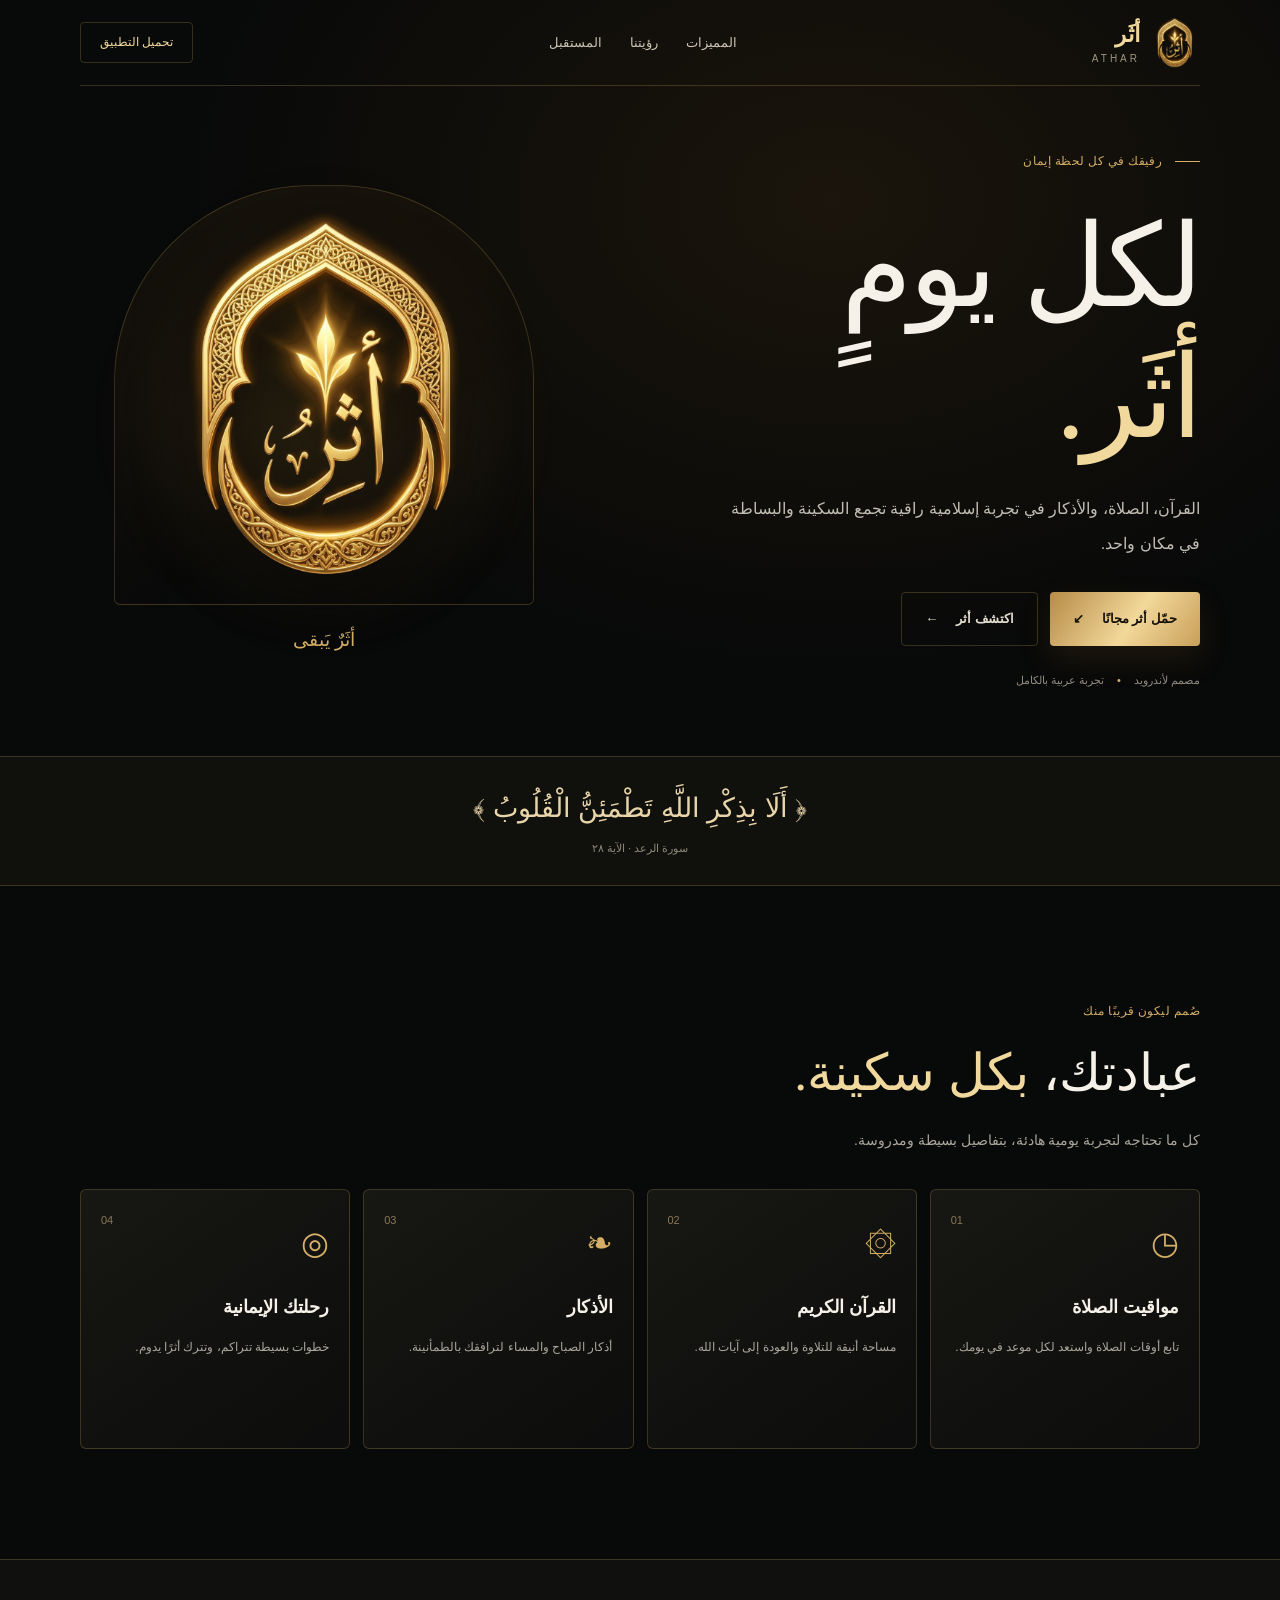
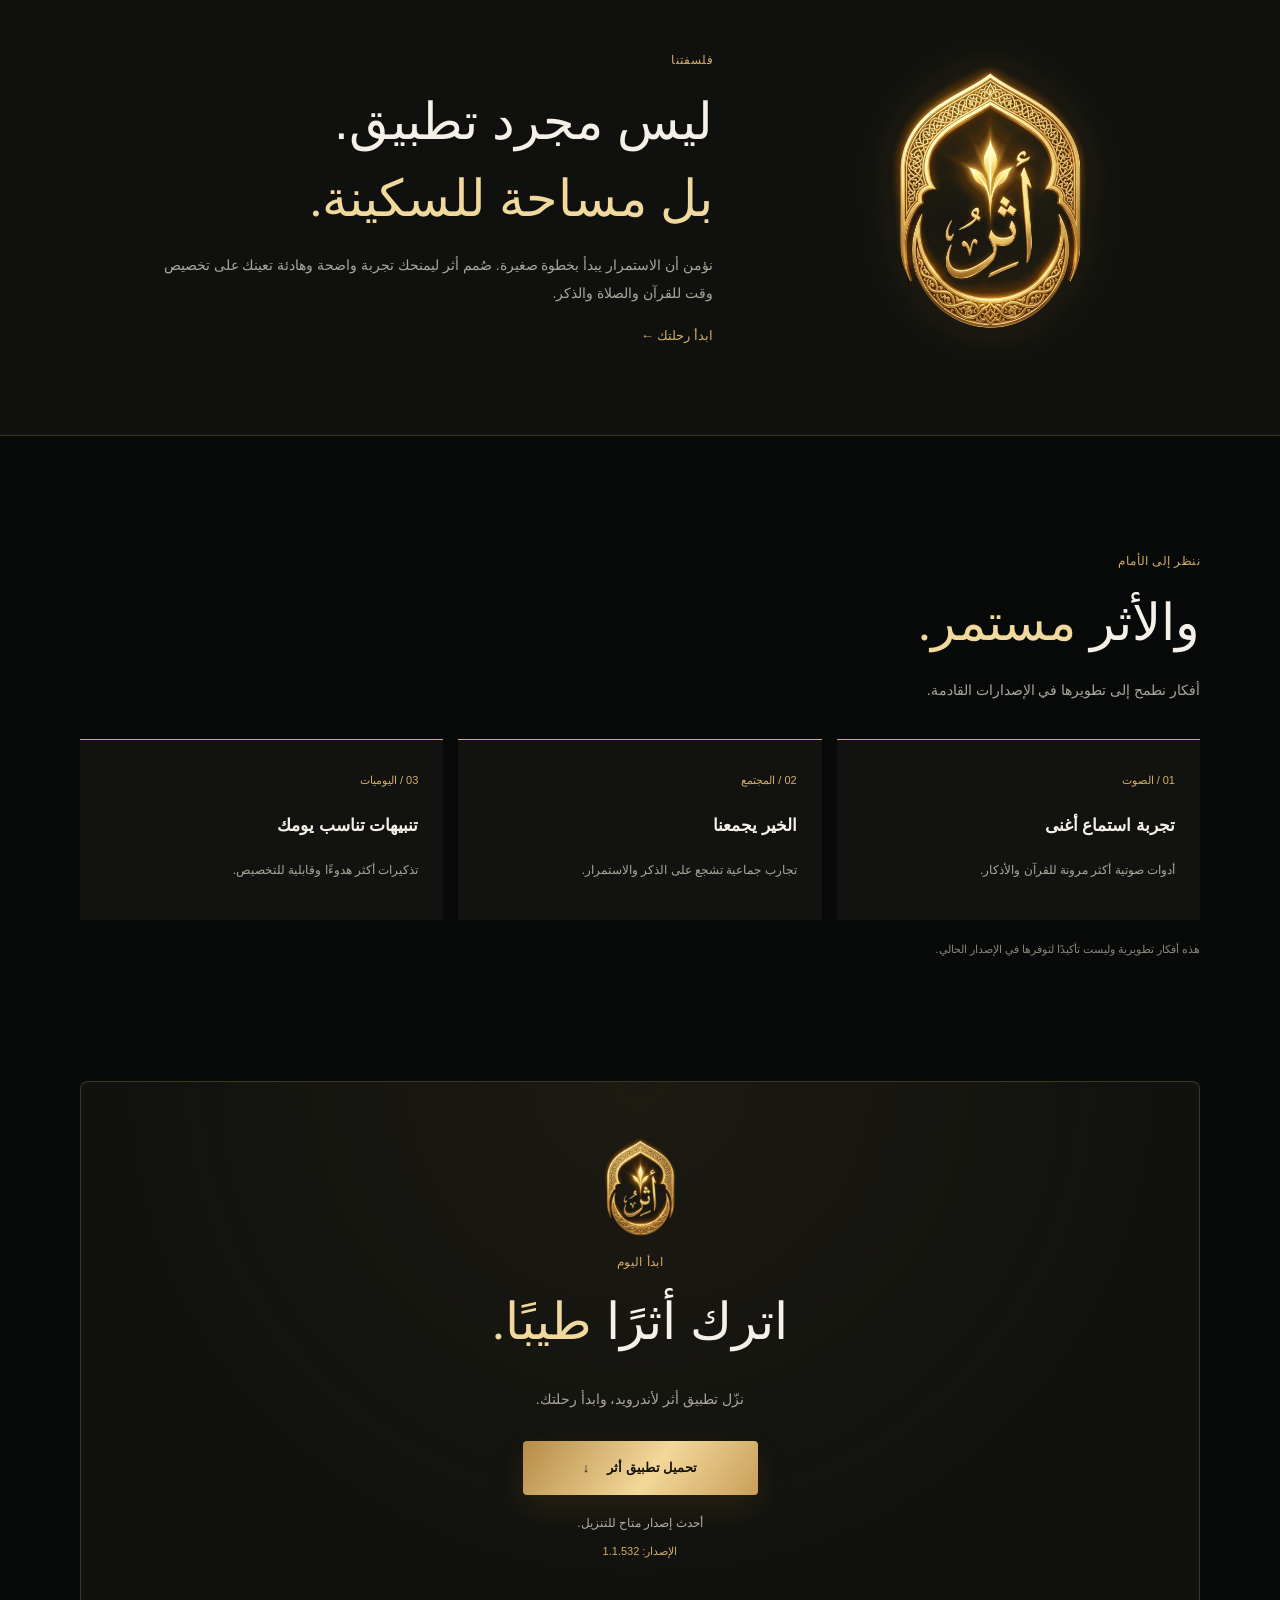
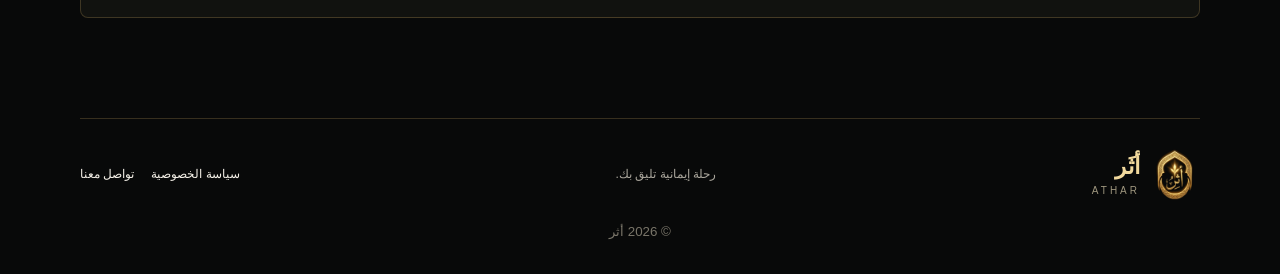
==== commit 5ea4b59c: "Add files via upload" ====
--- a/index.html
+++ b/index.html
@@ -1,53 +1,9 @@
-<!doctype html>
-<html lang="ar" dir="rtl">
-<head>
-<meta charset="utf-8"><meta name="viewport" content="width=device-width,initial-scale=1"><meta name="theme-color" content="#080907">
-<meta name="description" content="أثر — رفيقك في الصلاة والذكر والقرآن. رحلة إيمانية هادئة، خطوة كل يوم.">
-<meta property="og:title" content="أثر | اترك في يومك أثرًا طيبًا"><meta property="og:description" content="الصلاة، الأذكار، القرآن، وخطوات صغيرة تصنع فرقًا كبيرًا.">
-<title>أثر — اترك في يومك أثرًا طيبًا</title><link rel="icon" type="image/png" sizes="32x32" href="assets/favicon-32.png"><link rel="icon" href="assets/favicon.ico" sizes="any"><link rel="apple-touch-icon" href="assets/apple-touch-icon.png"><link rel="stylesheet" href="styles.css">
-</head>
-<body>
-<div class="grain" aria-hidden="true"></div><div class="ambient ambient-a"></div><div class="ambient ambient-b"></div>
-<header class="site-header wrap">
- <a class="brand" href="#home" aria-label="أثر - الرئيسية"><img class="brand-logo" src="assets/athar-logo.png" alt="شعار أثر الرسمي" width="52" height="52"><span class="brand-name">أثَــر<small>ATHAR · أثرٌ يبقى</small></span></a>
- <nav class="main-nav" id="main-nav"><a href="#features">المميزات</a><a href="#vision">رؤيتنا</a><a href="#roadmap">القادم في أثر</a></nav>
- <a class="header-cta" href="#download">حمّل التطبيق <span>↙</span></a>
- <button class="menu-toggle" id="menu-toggle" aria-label="فتح القائمة" aria-expanded="false">☰</button>
-</header>
-<main id="home">
- <section class="hero wrap">
-  <div class="hero-copy"><div class="eyebrow"><span class="live-dot"></span> مساحة يومية أقرب إلى الله</div>
-   <h1>اترك في يومك<br><span>أثرًا طيّبًا.</span></h1>
-   <p class="hero-lead">مش لازم تبدأ بالكثير. لحظة ذكر، صلاة في وقتها، وآية تتدبّرها… خطوات صغيرة، لكن أثرها يكبر مع الأيام.</p>
-   <div class="hero-actions"><a class="btn btn-gold" href="#download"><span>↓</span> حمّل أثر مجانًا</a><a class="btn btn-outline" href="#features">اكتشف التجربة <span>←</span></a></div>
-   <div class="hero-proof"><span>تجربة هادئة، بلا زحام ولا تشتيت</span><span class="proof-separator"></span><span>لأندرويد</span></div>
-  </div>
-  <div class="hero-visual" aria-label="الشعار الذهبي لأثر">
-   <div class="visual-glow" aria-hidden="true"></div>
-   <div class="logo-arch" aria-hidden="true"></div>
-   <img class="hero-logo" src="assets/athar-logo.png" alt="شعار تطبيق أثر الذهبي الرسمي" width="512" height="512" fetchpriority="high">
-   <div class="hero-caption">أثرٌ يبقى، وخيرٌ ينمو</div>
-  </div>
- </section>
- <div class="verse-band"><span>﴿</span><p>أَلَا بِذِكْرِ اللَّهِ تَطْمَئِنُّ الْقُلُوبُ</p><small>الرعد · ٢٨</small><span>﴾</span></div>
- <section class="section wrap" id="features"><div class="section-intro"><div><div class="eyebrow">رفيق رحلتك</div><h2>كل ما يقربك،<br><span>في مساحة واحدة.</span></h2></div><p>صممنا أثر ليكون بسيطًا في استخدامه، عميقًا في معناه؛ يساعدك ترجع لعبادتك بمحبة واستمرار، من غير ضغط.</p></div>
-  <div class="feature-grid">
-   <article class="feature-card feature-prayer"><div class="feature-top"><span class="feature-icon">◷</span><span class="feature-index">01 / يومك</span></div><h3>الصلاة والطمأنينة</h3><p>اجعل مواقيت الصلاة جزءًا واضحًا من يومك، مع تجربة تساعدك تستعد للحظة الصلاة.</p><div class="card-art prayer-art"><span class="sun-ring"></span><span class="minaret">⌁</span></div></article>
-   <article class="feature-card"><div class="feature-top"><span class="feature-icon">❧</span><span class="feature-index">02 / قلبك</span></div><h3>الأذكار… قراءة واستماع</h3><p>تجربة للأذكار تتجاوز القراءة، مع مساحة للاستماع والتفاعل الصوتي حيثما تتوفر الميزة.</p><div class="audio-bars"><i></i><i></i><i></i><i></i><i></i><i></i><i></i><i></i><i></i><i></i><span>♫</span></div></article>
-   <article class="feature-card"><div class="feature-top"><span class="feature-icon">۩</span><span class="feature-index">03 / نورك</span></div><h3>القرآن الكريم</h3><p>اقترب من كتاب الله، واجعل وقت التلاوة والتدبّر مساحة هادئة وسط يومك.</p><div class="quran-art"><span>﷽</span><div class="quran-lines"><i></i><i></i><i></i></div></div></article>
-   <article class="feature-card feature-tree"><div class="feature-top"><span class="feature-icon">❧</span><span class="feature-index">04 / استمراريتك</span></div><h3>أثرٌ ينمو معك</h3><p>شجّع نفسك على الاستمرار، وتابع خطواتك الإيمانية الصغيرة يومًا بعد يوم.</p><div class="botanical-art" aria-hidden="true">❧</div></div></article>
-  </div>
- </section>
- <section class="vision-section" id="vision"><div class="vision-inner wrap"><div class="vision-seal"><img class="vision-logo" src="assets/athar-logo.png" alt="شعار أثر"></div><div class="vision-copy"><div class="eyebrow">فلسفة أثر</div><h2>مش سباق.<br><span>دي رحلة تخصّك.</span></h2><p>إحنا مؤمنين إن القرب من الله مش محتاج ضوضاء ولا مثالية. محتاج نية صادقة، وباب مفتوح كل يوم للرجوع. أثر معمول علشان يسهّل عليك الخطوة، مش يزود عليك الحمل.</p><a class="text-link" href="#download">ابدأ بخطوة بسيطة <span>←</span></a></div></div></section>
- <section class="roadmap section wrap" id="roadmap"><div class="section-intro"><div><div class="eyebrow">رحلتنا مستمرة</div><h2>أثر يكبر،<br><span>ومعه تكبر التجربة.</span></h2></div><p>نطمح إن أثر يبقى رفيقًا أقرب لاحتياجاتك. بعض الأفكار دي قد تحتاج تحديثات للتطبيق وخدمات مساندة قبل ما تتاح للجميع.</p></div>
-  <div class="roadmap-grid"><article class="road-card"><span class="road-icon">♫</span><div><span class="road-tag">تجربة صوتية</span><h3>الأذكار بالصوت</h3><p>استمع للأذكار، وتحكّم في تجربة الاستماع بسهولة.</p></div></article>
-  <article class="road-card"><span class="road-icon">◉</span><div><span class="road-tag">مساعد صوتي</span><h3>تفاعل أقرب وأسهل</h3><p>مساعد صوتي يساعدك في الوصول للتجربة المناسبة بطريقة طبيعية.</p></div></article>
-  <article class="road-card"><span class="road-icon">◎</span><div><span class="road-tag">معًا على الخير</span><h3>حملات تسبيح جماعية</h3><p>شارك هدفًا جماعيًا، وشجّع الآخرين على الذكر والمتابعة باحترام وخصوصية.</p></div></article>
-  <article class="road-card"><span class="road-icon">◷</span><div><span class="road-tag">على مقاس يومك</span><h3>تنبيهات ذكية</h3><p>تذكيرات مرنة تراعي اختيارك وأوقات الهدوء، بدل التنبيهات المزعجة.</p></div></article></div>
-  <p class="roadmap-note">الأفكار في هذا القسم تمثل توجهات تطويرية، ولا تعني أن كل ميزة متاحة في الإصدار الحالي.</p>
- </section>
- <section class="download-section" id="download"><div class="download-panel wrap"><div class="download-decoration"><img src="assets/athar-logo.png" alt="شعار أثر" width="74" height="74"></div><div class="eyebrow">ابدأ من هنا</div><h2>خلي لنهارك<br><span>أثرًا طيبًا.</span></h2><p>حمّل تطبيق أثر لأندرويد، وابدأ بخطوة صغيرة النهارده.</p><a class="btn btn-gold btn-download" id="download-button" href="#" rel="nofollow"><span>↓</span> تحميل أثر مجانًا</a><div id="download-status" class="download-status" role="status" aria-live="polite">جارٍ التحقق من أحدث إصدار…</div><div class="release-meta"><span>ANDROID</span><i></i><span id="version-label">جارٍ قراءة الإصدار</span><i></i><span>مجاني</span></div><a class="release-link" id="release-page" href="#" hidden>تفاصيل الإصدار ↗</a><div class="download-footnote">يُنصح بتنزيل التطبيق من هذا الموقع الرسمي فقط.</div></div></section>
-</main>
-<footer class="footer wrap"><a class="brand" href="#home"><img class="brand-logo" src="assets/athar-logo.png" alt="شعار أثر الرسمي" width="52" height="52"><span class="brand-name">أثَــر<small>ATHAR · أثرٌ يبقى</small></span></a><p>كل يوم، خطوة أقرب إلى الله.</p><div class="footer-links"><a href="privacy.html">سياسة الخصوصية</a><a id="contact-link" href="mailto:CONTACT_EMAIL">تواصل معنا</a></div><small class="copyright">© <span id="year"></span> أثر. جميع الحقوق محفوظة.</small></footer>
-<script src="config.js"></script><script src="script.js"></script>
-</body></html>+<!doctype html><html lang="ar" dir="rtl"><head><meta charset="utf-8"><meta name="viewport" content="width=device-width, initial-scale=1, viewport-fit=cover"><meta name="theme-color" content="#080909"><meta name="description" content="أثر — تطبيق القرآن الكريم والأذكار والصلاة لأندرويد"><title>أثر | رحلة إيمانية تليق بك</title><link rel="icon" href="assets/favicon.ico" sizes="any"><link rel="icon" href="assets/favicon-32.png" type="image/png"><link rel="apple-touch-icon" href="assets/apple-touch-icon.png"><link rel="stylesheet" href="styles.css"></head><body>
+<header class="header shell"><a class="brand" href="#home"><img src="assets/athar-logo.png" alt="شعار أثر"><span>أثَر<small>ATHAR</small></span></a><nav id="main-nav" class="nav"><a href="#features">المميزات</a><a href="#vision">رؤيتنا</a><a href="#roadmap">المستقبل</a></nav><a class="nav-download" href="#download">تحميل التطبيق</a><button id="menu-toggle" class="menu-toggle" aria-label="فتح القائمة" aria-expanded="false">☰</button></header>
+<main id="home"><section class="hero shell"><div class="hero-content"><div class="overline"><span class="line"></span> رفيقك في كل لحظة إيمان</div><h1>لكل يومٍ<br><em>أثَر.</em></h1><p>القرآن، الصلاة، والأذكار في تجربة إسلامية راقية تجمع السكينة والبساطة في مكان واحد.</p><div class="actions"><a class="primary" href="#download">حمّل أثر مجانًا <span>↙</span></a><a class="secondary" href="#features">اكتشف أثر <span>←</span></a></div><div class="micro">مصمم لأندرويد <span>•</span> تجربة عربية بالكامل</div></div><div class="hero-art"><div class="arch-frame"><img src="assets/athar-logo.png" alt="الشعار الرسمي لتطبيق أثر"></div><span class="art-caption">أثَرٌ يَبقى</span></div></section>
+<div class="quote"><span>﴿ أَلَا بِذِكْرِ اللَّهِ تَطْمَئِنُّ الْقُلُوبُ ﴾</span><small>سورة الرعد · الآية ٢٨</small></div>
+<section class="section shell" id="features"><div class="section-head"><span class="kicker">صُمم ليكون قريبًا منك</span><h2>عبادتك، <em>بكل سكينة.</em></h2><p>كل ما تحتاجه لتجربة يومية هادئة، بتفاصيل بسيطة ومدروسة.</p></div><div class="feature-grid"><article class="feature"><div class="symbol">◷</div><span class="num">01</span><h3>مواقيت الصلاة</h3><p>تابع أوقات الصلاة واستعد لكل موعد في يومك.</p></article><article class="feature"><div class="symbol">۞</div><span class="num">02</span><h3>القرآن الكريم</h3><p>مساحة أنيقة للتلاوة والعودة إلى آيات الله.</p></article><article class="feature"><div class="symbol">❧</div><span class="num">03</span><h3>الأذكار</h3><p>أذكار الصباح والمساء لترافقك بالطمأنينة.</p></article><article class="feature"><div class="symbol">◎</div><span class="num">04</span><h3>رحلتك الإيمانية</h3><p>خطوات بسيطة تتراكم، وتترك أثرًا يدوم.</p></article></div></section>
+<section class="vision" id="vision"><div class="shell vision-inner"><div class="vision-mark"><img src="assets/athar-logo.png" alt="شعار أثر"></div><div><span class="kicker">فلسفتنا</span><h2>ليس مجرد تطبيق.<br><em>بل مساحة للسكينة.</em></h2><p>نؤمن أن الاستمرار يبدأ بخطوة صغيرة. صُمم أثر ليمنحك تجربة واضحة وهادئة تعينك على تخصيص وقت للقرآن والصلاة والذكر.</p><a class="text-link" href="#download">ابدأ رحلتك ←</a></div></div></section>
+<section class="section shell" id="roadmap"><div class="section-head"><span class="kicker">ننظر إلى الأمام</span><h2>والأثر <em>مستمر.</em></h2><p>أفكار نطمح إلى تطويرها في الإصدارات القادمة.</p></div><div class="future-grid"><div><span>01 / الصوت</span><h3>تجربة استماع أغنى</h3><p>أدوات صوتية أكثر مرونة للقرآن والأذكار.</p></div><div><span>02 / المجتمع</span><h3>الخير يجمعنا</h3><p>تجارب جماعية تشجع على الذكر والاستمرار.</p></div><div><span>03 / اليوميات</span><h3>تنبيهات تناسب يومك</h3><p>تذكيرات أكثر هدوءًا وقابلية للتخصيص.</p></div></div><p class="disclaimer">هذه أفكار تطويرية وليست تأكيدًا لتوفرها في الإصدار الحالي.</p></section>
+<section class="download shell" id="download"><div class="download-box"><img src="assets/athar-logo.png" alt="شعار أثر"><span class="kicker">ابدأ اليوم</span><h2>اترك أثرًا <em>طيبًا.</em></h2><p>نزّل تطبيق أثر لأندرويد، وابدأ رحلتك.</p><a class="primary" id="download-button" href="#" rel="nofollow">تحميل تطبيق أثر <span>↓</span></a><div id="download-status" role="status" aria-live="polite">جارٍ التحقق من أحدث إصدار…</div><div class="version" id="version-label">جارٍ قراءة الإصدار</div><a id="release-page" href="#" hidden>تفاصيل الإصدار</a></div></section></main>
+<footer class="footer shell"><a class="brand" href="#home"><img src="assets/athar-logo.png" alt="أثر"><span>أثَر<small>ATHAR</small></span></a><p>رحلة إيمانية تليق بك.</p><div><a href="privacy.html">سياسة الخصوصية</a><a id="contact-link" href="mailto:CONTACT_EMAIL">تواصل معنا</a></div><small>© <span id="year"></span> أثر</small></footer><script src="config.js"></script><script src="script.js"></script></body></html>
--- a/styles.css
+++ b/styles.css
@@ -1,31 +1,5 @@
-@import url('https://fonts.googleapis.com/css2?family=Amiri:wght@400;700&family=IBM+Plex+Sans+Arabic:wght@400;500;600;700&display=swap');
-:root{--bg:#080907;--bg2:#0d0e0b;--panel:#11120e;--panel2:#151610;--gold:#d6b66c;--gold2:#f1d99a;--muted:#a6a393;--line:rgba(218,188,119,.17);--white:#f4f0e5;--green:#9dba91}*{box-sizing:border-box}html{scroll-behavior:smooth;scroll-padding-top:100px}body{margin:0;background:var(--bg);color:var(--white);font-family:'IBM Plex Sans Arabic',Tahoma,sans-serif;line-height:1.8;overflow-x:hidden}a{color:inherit;text-decoration:none}button{font:inherit}.wrap{width:min(1160px,calc(100% - 48px));margin-inline:auto}.grain{position:fixed;inset:0;pointer-events:none;z-index:5;opacity:.035;background-image:url("data:image/svg+xml,%3Csvg viewBox='0 0 180 180' xmlns='http://www.w3.org/2000/svg'%3E%3Cfilter id='n'%3E%3CfeTurbulence type='fractalNoise' baseFrequency='.9' numOctaves='3' stitchTiles='stitch'/%3E%3C/filter%3E%3Crect width='100%25' height='100%25' filter='url(%23n)' opacity='.5'/%3E%3C/svg%3E")}.ambient{position:absolute;border-radius:50%;filter:blur(100px);pointer-events:none;opacity:.12}.ambient-a{width:420px;height:420px;background:#a77e2f;top:80px;right:-230px}.ambient-b{width:360px;height:360px;background:#596a36;top:900px;left:-240px}.site-header{height:96px;display:flex;align-items:center;justify-content:space-between;gap:24px;border-bottom:1px solid rgba(255,255,255,.06);position:relative;z-index:10}.brand{display:flex;align-items:center;gap:11px;flex-shrink:0}.brand-symbol{width:43px;height:43px;border:1px solid var(--gold);border-radius:14px;display:grid;place-items:center;color:var(--gold2);font-family:Amiri,serif;font-size:28px;box-shadow:inset 0 0 18px #d6b66c12}.brand-name{font-family:Amiri,serif;font-size:25px;line-height:1.05;letter-spacing:.5px;color:var(--gold2)}.brand-name small{display:block;font:9px 'IBM Plex Sans Arabic',sans-serif;letter-spacing:2px;color:#99917a;margin-top:5px}.main-nav{display:flex;gap:34px;color:#b7b4a7;font-size:13px}.main-nav a:hover,.footer-links a:hover{color:var(--gold2)}.header-cta{border:1px solid #b99751;border-radius:7px;padding:9px 17px;color:var(--gold2);font-size:13px;transition:.2s}.header-cta span{margin-right:8px}.header-cta:hover{background:var(--gold);color:#14120b}.menu-toggle{display:none;background:none;color:var(--gold2);border:1px solid var(--line);border-radius:8px;padding:5px 10px}.hero{min-height:600px;display:grid;grid-template-columns:1.03fr .97fr;align-items:center;gap:32px;padding-block:55px 65px}.hero-copy{padding:16px 0}.eyebrow{display:flex;align-items:center;gap:9px;color:var(--gold);font-size:12px;letter-spacing:.4px;margin-bottom:20px}.live-dot{width:6px;height:6px;background:var(--gold);border-radius:50%;box-shadow:0 0 12px #d6b66c80}.hero h1{font-size:clamp(43px,5.2vw,68px);line-height:1.34;letter-spacing:-1.4px;margin:0 0 22px;font-weight:600}.hero h1 span,.section h2 span,.vision-copy h2 span,.download-panel h2 span{font-family:Amiri,serif;color:var(--gold2);font-weight:400}.hero-lead{color:#b6b4a8;max-width:490px;font-size:15px;line-height:2.15;margin:0 0 28px}.hero-actions{display:flex;flex-wrap:wrap;gap:12px}.btn{display:inline-flex;align-items:center;justify-content:center;gap:12px;min-height:49px;padding:0 22px;border-radius:7px;font-size:13px;font-weight:600;transition:transform .2s,background .2s}.btn:hover{transform:translateY(-2px)}.btn-gold{background:linear-gradient(120deg,#c7a45b,#efd99a);color:#17140c;box-shadow:0 10px 35px #d5b66c17}.btn-gold:hover{background:#f5dfa0}.btn-outline{border:1px solid #ffffff24;color:#e6e0cf}.btn-outline:hover{border-color:var(--gold)}.hero-proof{display:flex;align-items:center;gap:10px;color:#8f8d81;font-size:11px;margin-top:25px}.proof-star{color:var(--gold);font-size:16px}.proof-separator{height:14px;width:1px;background:#444238;margin-inline:3px}.hero-visual{height:480px;position:relative;display:grid;place-items:center;isolation:isolate}.visual-glow{position:absolute;width:310px;height:310px;border-radius:50%;background:#b88a3514;filter:blur(45px)}.halo{position:absolute;border:1px solid #c7a45b24;border-radius:50%;transform:rotate(-24deg)}.halo-1{width:420px;height:290px}.halo-2{width:330px;height:440px;transform:rotate(28deg);border-color:#c7a45b16}.mihrab{width:260px;height:365px;border:1px solid #c8a75c9c;border-radius:130px 130px 8px 8px;padding:9px;background:linear-gradient(145deg,#d5b46b15,transparent 42%,#d5b46b08);box-shadow:0 0 60px #d5b46b0a,inset 0 0 30px #d5b46b08;position:relative}.mihrab:before{content:"";position:absolute;inset:7px;border:1px solid #c8a75c35;border-radius:124px 124px 4px 4px}.mihrab-inner{height:100%;display:flex;align-items:center;justify-content:center;flex-direction:column;position:relative;z-index:1;background:radial-gradient(ellipse at center,#b58a3215,transparent 68%)}.top-star{font-size:25px;color:var(--gold);margin-bottom:12px}.calligraphy{font-family:Amiri,serif;color:var(--gold2);font-size:64px;text-shadow:0 0 30px #d9ba7130;line-height:1.3}.calligraphy-line{width:75px;height:1px;background:linear-gradient(90deg,transparent,var(--gold),transparent);margin:10px 0 16px}.mihrab-inner p{font-family:Amiri,serif;text-align:center;font-size:17px;color:#d6c9a6;line-height:1.8;margin:0}.mihrab-bottom{color:var(--gold);margin-top:22px}.float-card{position:absolute;display:flex;align-items:center;gap:12px;padding:12px 16px;background:#14150ff0;border:1px solid #d4b56b2c;border-radius:10px;box-shadow:0 18px 40px #0005;backdrop-filter:blur(12px)}.float-card b,.float-card small{display:block}.float-card b{font-size:12px;font-weight:500}.float-card small{font-size:10px;color:#999583;margin-top:2px}.float-icon{width:34px;height:34px;display:grid;place-items:center;border-radius:9px;background:#d6b66c14;color:var(--gold2);font-size:19px}.float-prayer{top:78px;right:0}.float-dhikr{bottom:65px;left:-3px}.visual-orbit-dot{position:absolute;width:7px;height:7px;border-radius:50%;background:var(--gold2);box-shadow:0 0 18px var(--gold)}.dot-1{top:90px;left:70px}.dot-2{bottom:85px;right:54px;width:4px;height:4px}.verse-band{display:flex;align-items:center;justify-content:center;gap:23px;padding:22px 20px;border-block:1px solid var(--line);background:linear-gradient(90deg,transparent,#d5b66c09,transparent);text-align:center}.verse-band>span{font-family:Amiri,serif;color:var(--gold);font-size:28px}.verse-band p{font-family:Amiri,serif;font-size:25px;color:#e7d7ad;margin:0}.verse-band small{font-size:10px;color:#8f8b7c;align-self:center}.section{padding-block:115px}.section-intro{display:flex;justify-content:space-between;align-items:end;gap:45px;margin-bottom:42px}.section-intro .eyebrow{margin-bottom:13px}.section h2,.vision-copy h2{font-size:42px;line-height:1.5;font-weight:500;margin:0;letter-spacing:-.6px}.section-intro>p{max-width:420px;color:#a8a697;font-size:13px;line-height:2.2;margin:0 0 6px}.feature-grid{display:grid;grid-template-columns:repeat(4,minmax(0,1fr));gap:14px}.feature-card{min-height:300px;padding:23px 21px;background:linear-gradient(145deg,#151610,#0e0f0c 72%);border:1px solid #d6b66c17;border-radius:12px;position:relative;overflow:hidden;transition:transform .25s,border-color .25s}.feature-card:hover{transform:translateY(-5px);border-color:#d6b66c50}.feature-highlight,.feature-tree{background:linear-gradient(150deg,#1b1a12,#10110d 75%)}.feature-top{display:flex;align-items:center;justify-content:space-between}.feature-icon{width:41px;height:41px;border:1px solid #d6b66c42;border-radius:10px;display:grid;place-items:center;color:var(--gold2);font-size:22px;background:#d6b66c0a}.feature-index{font-size:9px;color:#7f7c6d;letter-spacing:.4px}.feature-card h3{font-size:17px;font-weight:500;margin:23px 0 9px}.feature-card p{font-size:12px;line-height:2.1;color:#a5a294;margin:0;position:relative;z-index:2}.card-art{position:absolute;left:20px;bottom:4px;opacity:.5}.prayer-art{width:110px;height:64px;border-bottom:1px solid #d6b66c50}.sun-ring{position:absolute;width:48px;height:48px;border:1px solid var(--gold);border-radius:50%;left:20px;bottom:-22px;box-shadow:0 0 28px #d6b66c20}.minaret{position:absolute;bottom:0;left:75px;color:var(--gold);font-size:38px}.audio-bars{position:absolute;left:20px;bottom:20px;height:45px;display:flex;align-items:center;gap:4px;opacity:.6}.audio-bars i{display:block;width:3px;border-radius:3px;background:var(--gold);height:var(--h,20px)}.audio-bars i:nth-child(3n){height:31px}.audio-bars i:nth-child(2n){height:13px}.audio-bars i:nth-child(5n){height:37px}.audio-bars span{font-size:15px;color:var(--gold);margin-right:7px}.quran-art{position:absolute;bottom:12px;left:17px;width:110px;height:65px;border:1px solid #d6b66c66;transform:skewY(-7deg);display:flex;align-items:center;justify-content:center;color:var(--gold2);opacity:.5}.quran-art>span{font-family:Amiri,serif;font-size:23px}.quran-lines{position:absolute;inset:5px;border:1px solid #d6b66c44;display:flex;flex-direction:column;justify-content:flex-end;gap:4px;padding:5px}.quran-lines i{height:1px;background:#d6b66c55}.tree-art{position:absolute;left:20px;bottom:0;width:100px;height:100px;border-radius:100% 0 0 0;border-left:1px solid #d6b66c45;border-top:1px solid #d6b66c45;opacity:.7}.tree-art span{position:absolute;color:var(--gold);font-size:17px}.tree-art span:nth-child(1){left:16px;top:28px}.tree-art span:nth-child(2){left:48px;top:8px}.tree-art span:nth-child(3){left:65px;top:38px}.tree-art span:nth-child(4){left:31px;top:59px}.tree-art span:nth-child(5){left:76px;top:68px}.tree-art div{position:absolute;left:54px;top:50px;width:1px;height:48px;background:#d6b66c70;transform:rotate(34deg)}.vision-section{border-block:1px solid #d6b66c15;background:radial-gradient(ellipse at 25% 50%,#c4a1510b,transparent 50%),#0b0c09}.vision-inner{min-height:470px;display:grid;grid-template-columns:.8fr 1.2fr;gap:70px;align-items:center;padding-block:65px}.vision-seal{display:grid;place-items:center;min-height:310px;position:relative}.vision-seal:before,.vision-seal:after{content:"";position:absolute;width:280px;height:280px;border:1px solid #d6b66c23;transform:rotate(45deg);border-radius:35px}.vision-seal:after{width:225px;height:225px;transform:rotate(22.5deg);border-color:#d6b66c17}.seal-ring{width:145px;height:145px;border:1px solid var(--gold);border-radius:50%;display:grid;place-items:center;position:relative;box-shadow:0 0 50px #d6b66c0a,inset 0 0 30px #d6b66c0a}.seal-ring:before{content:"";position:absolute;inset:8px;border:1px solid #d6b66c4d;border-radius:50%}.seal-ring span{font-family:Amiri,serif;color:var(--gold2);font-size:77px;line-height:1}.seal-ring i{position:absolute;top:13px;right:17px;color:var(--gold);font-style:normal}.vision-copy .eyebrow{margin-bottom:13px}.vision-copy h2{font-size:43px}.vision-copy p{color:#aaa899;font-size:13px;line-height:2.3;max-width:560px;margin:16px 0 18px}.text-link{display:inline-flex;align-items:center;gap:12px;color:var(--gold2);font-size:12px}.text-link span{font-size:20px;transition:transform .2s}.text-link:hover span{transform:translateX(-4px)}.roadmap{padding-block:110px}.roadmap-grid{display:grid;grid-template-columns:repeat(2,minmax(0,1fr));gap:13px}.road-card{display:flex;gap:17px;padding:22px;background:#11120e;border:1px solid #d6b66c18;border-radius:10px;min-height:150px}.road-icon{width:43px;height:43px;flex-shrink:0;border:1px solid #d6b66c42;border-radius:10px;display:grid;place-items:center;color:var(--gold2);font-size:22px}.road-tag{color:var(--gold);font-size:10px}.road-card h3{font-size:16px;font-weight:500;margin:3px 0 5px}.road-card p{color:#a8a697;font-size:12px;line-height:2;margin:0}.roadmap-note{font-size:10px;color:#777565;margin-top:18px}.download-section{padding:20px 0 90px}.download-panel{position:relative;overflow:hidden;text-align:center;padding:72px 24px 52px;border:1px solid #d6b66c38;border-radius:16px;background:radial-gradient(ellipse at 50% 0%,#d6b66c13,transparent 55%),linear-gradient(140deg,#14140f,#0b0c09 75%)}.download-decoration{font-family:Amiri,serif;font-size:21px;letter-spacing:2px;color:#d6b66c54;margin-bottom:18px}.download-decoration span{font-size:13px;margin-inline:7px}.download-panel .eyebrow{justify-content:center;margin-bottom:10px}.download-panel h2{font-size:45px;line-height:1.4;font-weight:500;margin:0}.download-panel>p{color:#a8a697;font-size:13px;margin:12px 0 24px}.btn-download{min-width:245px;min-height:54px}.download-status{font-size:11px;color:#9e9b8b;min-height:26px;margin-top:14px}.release-meta{display:flex;align-items:center;justify-content:center;gap:13px;color:#999582;font-size:10px;margin-top:8px}.release-meta i{width:3px;height:3px;border-radius:50%;background:var(--gold)}.release-link{display:inline-block;color:var(--gold2);font-size:11px;margin-top:13px}.download-footnote{color:#777565;font-size:10px;margin-top:25px}.footer{min-height:115px;display:flex;align-items:center;justify-content:space-between;gap:20px;flex-wrap:wrap;border-top:1px solid #ffffff10;padding-block:25px}.footer>p{color:#8f8d80;font-size:11px}.footer-links{display:flex;gap:19px;color:#a8a697;font-size:11px}.copyright{width:100%;text-align:center;color:#686758;font-size:10px;padding-top:14px;border-top:1px solid #ffffff08}
-@media(max-width:900px){.main-nav{gap:17px}.hero{grid-template-columns:1fr 1fr;gap:5px}.hero h1{font-size:48px}.hero-visual{transform:scale(.9)}.feature-grid{grid-template-columns:repeat(2,minmax(0,1fr))}.feature-card{min-height:260px}.vision-inner{gap:25px}.section-intro{gap:25px}}
-@media(max-width:640px){.wrap{width:min(100% - 34px,520px)}.site-header{height:75px;gap:10px}.brand-symbol{width:38px;height:38px}.brand-name{font-size:22px}.header-cta{margin-right:auto;padding:7px 11px;font-size:11px}.menu-toggle{display:block}.main-nav{display:none;position:absolute;top:67px;right:0;left:0;padding:14px;background:#11120ef7;border:1px solid var(--line);border-radius:10px;flex-direction:column;gap:0;box-shadow:0 15px 30px #0008}.main-nav.open{display:flex}.main-nav a{padding:10px 8px;border-bottom:1px solid #ffffff0b}.main-nav a:last-child{border-bottom:0}.hero{display:flex;flex-direction:column;align-items:stretch;gap:0;padding-block:50px 25px}.hero-copy{padding:0}.hero h1{font-size:45px;line-height:1.35;margin-bottom:16px}.hero-lead{font-size:13px;line-height:2.2}.hero-actions{gap:9px}.btn{padding-inline:15px;min-height:46px;font-size:12px}.hero-proof{font-size:9px;margin-top:17px}.hero-visual{height:360px;transform:none;margin-top:12px;overflow:hidden}.mihrab{transform:scale(.82)}.float-prayer{top:33px;right:0}.float-dhikr{bottom:30px;left:0}.float-card{padding:9px 11px;gap:8px}.float-card b{font-size:10px}.float-card small{font-size:9px}.float-icon{width:29px;height:29px}.halo-1{width:320px;height:220px}.halo-2{width:260px;height:350px}.verse-band{gap:9px;padding:18px 8px;flex-wrap:wrap}.verse-band p{font-size:20px}.verse-band small{width:100%;margin-top:-10px}.verse-band>span{font-size:20px}.section{padding-block:75px}.section-intro{display:block;margin-bottom:26px}.section h2,.vision-copy h2{font-size:34px}.section-intro>p{margin-top:14px;font-size:12px}.feature-grid{gap:10px}.feature-card{padding:16px 14px;min-height:276px}.feature-card h3{font-size:15px;margin-top:18px}.feature-card p{font-size:11px;line-height:2}.feature-index{font-size:8px}.feature-icon{width:36px;height:36px}.vision-inner{grid-template-columns:1fr;gap:5px;padding-block:45px}.vision-seal{min-height:230px}.vision-seal:before{width:190px;height:190px}.vision-seal:after{width:160px;height:160px}.seal-ring{width:120px;height:120px}.seal-ring span{font-size:63px}.vision-copy{padding-bottom:12px}.vision-copy p{font-size:12px}.roadmap{padding-block:75px}.roadmap-grid{grid-template-columns:1fr;gap:10px}.road-card{padding:17px;min-height:unset}.road-card p{font-size:11px}.download-section{padding:10px 0 55px}.download-panel{padding:55px 17px 35px;border-radius:12px}.download-panel h2{font-size:36px}.download-panel>p{font-size:12px}.release-meta{gap:8px;font-size:9px;flex-wrap:wrap}.footer{justify-content:center;text-align:center;gap:13px;padding-block:24px}.footer .brand{width:100%;justify-content:center}.footer>p{width:100%;margin:0}.footer-links{justify-content:center}.copyright{margin-top:6px}.ambient-a{right:-300px}.ambient-b{left:-300px}}
-@media(prefers-reduced-motion:reduce){html{scroll-behavior:auto}*,*:before,*:after{transition:none!important;animation:none!important}}
-
-/* ATHAR official identity — October 2026 */
-:root{--bg:#060606;--bg2:#0b0b0a;--panel:#11100e;--panel2:#19160f;--gold:#c9a457;--gold2:#f4d995;--muted:#aaa397;--line:rgba(210,170,91,.2);--white:#f8f3e8}
-body{background:radial-gradient(ellipse 70% 25% at 50% 0%,#392a101a,transparent),#060606}
-.site-header{height:88px;backdrop-filter:blur(14px);border-color:#d8ae5224}
-.brand-logo{width:53px;height:53px;object-fit:contain;filter:drop-shadow(0 2px 11px #c99b4038)}
-.brand-name{font-size:26px;color:#f1d48b}
-.hero{min-height:660px;gap:52px}
-.hero h1{font-size:clamp(46px,5.6vw,76px);font-weight:600}
-.hero-visual{height:530px;overflow:visible}
-.hero-logo{position:relative;z-index:2;width:min(95%,455px);height:auto;max-height:480px;object-fit:contain;filter:drop-shadow(0 22px 38px #000) drop-shadow(0 0 20px #b78c3528)}
-.logo-arch{position:absolute;width:85%;height:88%;border:1px solid #b68a3735;border-radius:48% 48% 12% 12%;box-shadow:inset 0 0 65px #d6b66c08,0 0 70px #d6b66c0b}
-.hero-caption{position:absolute;bottom:0;color:#cbb47d;font-family:Amiri,serif;font-size:22px;letter-spacing:.3px}
-.vision-seal:before,.vision-seal:after{border-radius:50%;transform:none}
-.vision-logo{width:min(260px,80%);height:auto;position:relative;z-index:2;filter:drop-shadow(0 0 22px #bc8f302b)}
-.botanical-art{position:absolute;bottom:-18px;left:20px;font-family:Amiri,serif;font-size:120px;color:#c6a15755;line-height:1}
-.download-decoration img{display:block;margin:auto;object-fit:contain;filter:drop-shadow(0 0 12px #c49b4140)}
-.download-panel:before,.download-panel:after{content:none!important}
-.btn-gold{background:linear-gradient(125deg,#ad7e32,#f5d88d 48%,#bc8d3b);box-shadow:0 9px 26px #d5b66c16}
-.feature-card,.road-card{border-color:#d9ae5529}
-.feature-card:hover,.road-card:hover{border-color:#d9ae5566}
-:focus-visible{outline:2px solid #f4d995;outline-offset:4px}
-@media(max-width:900px){.hero{gap:15px}.hero-logo{width:min(100%,385px)}}
-@media(max-width:640px){.site-header{height:76px}.brand-logo{width:42px;height:42px}.hero{padding-top:44px;gap:12px}.hero-visual{height:345px;margin-top:5px}.hero-logo{width:min(83%,300px);max-height:310px}.logo-arch{height:87%;width:76%}.hero-caption{bottom:0;font-size:16px}.hero h1{font-size:clamp(38px,10vw,50px)}.header-cta{min-height:42px}.btn{min-height:48px}.feature-grid{grid-template-columns:repeat(2,minmax(0,1fr))}.feature-card{min-width:0}.vision-logo{width:180px}.download-panel{padding-inline:18px}}
-@media(max-width:360px){.brand-name{font-size:19px}.brand-name small{font-size:8px}.header-cta{font-size:10px;padding-inline:8px}.feature-grid{grid-template-columns:1fr}.hero-actions .btn{width:100%}}
-@media(prefers-reduced-motion:reduce){*,*:before,*:after{animation-duration:.01ms!important;transition-duration:.01ms!important;scroll-behavior:auto!important}}
+:root{--bg:#080909;--panel:#111211;--gold:#d4ae66;--goldlight:#f1d99d;--text:#f5f1e8;--muted:#aaa69c;--border:rgba(212,174,102,.23)}*{box-sizing:border-box}html{scroll-behavior:smooth;scroll-padding-top:85px;width:100%;overflow-x:clip}body{margin:0;width:100%;min-width:0;overflow-x:clip;background:var(--bg);color:var(--text);font-family:Tahoma,Arial,sans-serif;line-height:1.8}body::before{content:"";position:absolute;inset:0 0 auto;height:800px;z-index:-1;pointer-events:none;background:radial-gradient(ellipse at 65% 25%,rgba(160,108,31,.12),transparent 55%)}img{display:block;max-width:100%;height:auto}a{color:inherit;text-decoration:none}button{font:inherit}.shell{width:min(1120px,calc(100% - 40px));margin-inline:auto;min-width:0}.header{height:86px;display:flex;align-items:center;gap:30px;border-bottom:1px solid var(--border);position:relative;z-index:5}.brand{display:flex;align-items:center;gap:9px;flex-shrink:0}.brand img{width:51px;height:51px;object-fit:contain}.brand span{font-size:23px;font-weight:bold;color:var(--goldlight);line-height:1.15}.brand small{display:block;font:10px Arial,sans-serif;letter-spacing:3px;color:#9f977f;margin-top:5px}.nav{display:flex;gap:28px;margin-inline:auto;font-size:13px;color:#ccc5b5}.nav a:hover,.text-link:hover{color:var(--goldlight)}.nav-download{font-size:12px;border:1px solid var(--border);padding:9px 19px;border-radius:4px;color:var(--goldlight)}.menu-toggle{display:none;color:var(--goldlight);background:transparent;border:1px solid var(--border);border-radius:5px;min-width:44px;min-height:44px}.hero{display:grid;grid-template-columns:minmax(0,1.1fr) minmax(0,.9fr);align-items:center;gap:35px;min-height:670px;padding-block:60px}.hero-content,.hero-art{min-width:0}.overline,.kicker{color:var(--gold);font-size:12px;letter-spacing:.4px}.line{display:inline-block;vertical-align:middle;width:25px;height:1px;background:var(--gold);margin-left:9px}.hero h1{font-size:clamp(65px,9vw,126px);font-weight:500;line-height:1.14;letter-spacing:-3px;margin:28px 0}.hero h1 em,h2 em{font-style:normal;color:var(--goldlight);font-family:Georgia,'Times New Roman',serif}.hero-content>p{font-size:16px;color:#c1bdb3;max-width:475px;line-height:2.15}.actions{display:flex;flex-wrap:wrap;gap:12px;margin-top:31px}.primary,.secondary{display:inline-flex;align-items:center;justify-content:center;gap:18px;min-height:54px;padding:12px 23px;border-radius:4px;font-weight:bold;font-size:13px;text-align:center}.primary{background:linear-gradient(125deg,#b68b46,#f2d89a 55%,#c99f59);color:#16120a;box-shadow:0 13px 32px rgba(160,112,40,.15)}.secondary{border:1px solid var(--border);color:#e4ded1}.micro{font-size:11px;color:#918c80;margin-top:25px}.micro span{color:var(--gold);margin-inline:10px}.hero-art{position:relative;display:flex;flex-direction:column;align-items:center;justify-content:center;min-height:480px;isolation:isolate}.hero-art::before{content:"";position:absolute;width:min(95%,430px);aspect-ratio:1;background:radial-gradient(circle,rgba(194,143,54,.2),transparent 70%);filter:blur(20px);z-index:-1}.arch-frame{width:min(100%,420px);padding:23px;border:1px solid rgba(214,174,92,.22);border-radius:47% 47% 6px 6px;background:linear-gradient(145deg,rgba(190,135,52,.09),transparent 65%)}.arch-frame img{width:100%;filter:drop-shadow(0 14px 30px rgba(0,0,0,.5))}.art-caption{font-family:Georgia,serif;color:var(--gold);margin-top:18px;font-size:19px}.quote{padding:27px 16px;display:flex;flex-direction:column;align-items:center;text-align:center;gap:6px;border-block:1px solid var(--border);background:#10100d}.quote span{font-size:clamp(18px,3vw,27px);color:#e9d5aa;line-height:1.8}.quote small{font-size:11px;color:#8d887a}.section{padding-block:110px}.section-head{margin-bottom:35px}.section-head h2,.vision h2,.download h2{font-size:clamp(31px,4vw,52px);font-weight:500;line-height:1.5;margin:10px 0}.section-head p,.vision p,.download p{color:var(--muted);font-size:14px;line-height:2}.feature-grid{display:grid;grid-template-columns:repeat(4,minmax(0,1fr));gap:13px}.feature{position:relative;min-width:0;min-height:260px;padding:25px 20px;border:1px solid var(--border);background:linear-gradient(145deg,#171713,#0c0d0c);border-radius:6px}.symbol{font-size:32px;color:var(--gold);height:66px}.num{position:absolute;top:24px;left:20px;color:#8a7857;font:11px Arial}.feature h3{font-size:18px;margin:10px 0}.feature p,.future-grid p{font-size:12px;color:var(--muted);line-height:2.1}.vision{background:#10110e;border-block:1px solid var(--border)}.vision-inner{display:grid;grid-template-columns:minmax(0,.8fr) minmax(0,1.2fr);gap:65px;align-items:center;padding-block:85px}.vision-mark{display:flex;justify-content:center;min-width:0}.vision-mark img{width:min(100%,270px);filter:drop-shadow(0 0 26px #ae843333)}.vision p{max-width:550px}.text-link{color:var(--gold);font-size:13px}.future-grid{display:grid;grid-template-columns:repeat(3,minmax(0,1fr));gap:15px}.future-grid>div{min-width:0;padding:25px;border-top:1px solid var(--gold);background:#121310}.future-grid span{color:var(--gold);font-size:11px}.future-grid h3{font-size:17px}.disclaimer{font-size:11px;color:#898579;margin-top:20px}.download{padding-bottom:100px}.download-box{background:radial-gradient(ellipse at 50% 0%,#4c391e33,transparent 65%),#11120f;border:1px solid var(--border);border-radius:8px;padding:55px 20px;text-align:center;display:flex;flex-direction:column;align-items:center}.download-box img{width:100px;margin-bottom:15px}.download-box .primary{margin-top:14px;min-width:235px}.download-box #download-status{font-size:12px;color:#b4ae9d;margin-top:18px}.version{font-size:11px;color:var(--gold);margin-top:8px}#release-page{color:var(--goldlight);font-size:12px;margin-top:10px}.footer{border-top:1px solid var(--border);padding-block:30px;display:flex;align-items:center;gap:20px;flex-wrap:wrap}.footer p{font-size:12px;color:var(--muted);margin-inline:auto}.footer>div{display:flex;gap:17px;font-size:12px}.footer>small{width:100%;text-align:center;color:#797569}.is-disabled{opacity:.5;pointer-events:none}
+@media(max-width:850px){.nav{gap:12px}.hero{gap:10px;min-height:560px}.hero h1{font-size:clamp(55px,8vw,85px)}.feature-grid{grid-template-columns:repeat(2,minmax(0,1fr))}.vision-inner{gap:25px}}
+@media(max-width:640px){.shell{width:calc(100% - 32px)}.header{height:70px;gap:8px}.brand img{width:40px;height:40px}.brand span{font-size:20px}.brand small{font-size:8px}.nav{display:none;position:absolute;top:70px;right:0;left:0;z-index:20;background:#11120f;border:1px solid var(--border);padding:12px;flex-direction:column;gap:0;border-radius:5px}.nav.open{display:flex}.nav a{padding:12px}.nav-download{margin-right:auto;padding:8px 10px;font-size:11px}.menu-toggle{display:block}.hero{display:flex;flex-direction:column;align-items:stretch;gap:15px;min-height:0;padding-block:52px 44px}.hero h1{font-size:clamp(57px,17vw,82px);line-height:1.15;margin:20px 0}.hero-content>p{font-size:14px}.hero-art{min-height:0;padding:20px 0 0}.arch-frame{width:min(78%,290px);padding:12px}.art-caption{font-size:15px;margin-top:10px}.actions{gap:10px}.primary,.secondary{min-height:50px;padding:11px 15px;font-size:12px}.section{padding-block:65px}.section-head{margin-bottom:25px}.feature-grid{grid-template-columns:repeat(2,minmax(0,1fr));gap:10px}.feature{padding:18px 13px;min-height:235px}.feature h3{font-size:15px}.feature p{font-size:11px}.symbol{font-size:26px;height:55px}.num{top:18px;left:13px}.vision-inner{grid-template-columns:minmax(0,1fr);padding-block:55px;gap:20px}.vision-mark img{width:165px}.future-grid{grid-template-columns:minmax(0,1fr)}.download{padding-bottom:60px}.download-box{padding:42px 15px}.footer{justify-content:center;text-align:center}.footer .brand{width:100%;justify-content:center}.footer p{width:100%;margin:0}.footer>div{justify-content:center;width:100%}}
+@media(max-width:360px){.nav-download{font-size:10px;padding:7px}.brand span{font-size:18px}.brand img{width:34px;height:34px}.actions>a{width:100%}.feature-grid{grid-template-columns:minmax(0,1fr)}.hero h1{font-size:54px}}
+@media(prefers-reduced-motion:reduce){html{scroll-behavior:auto}}
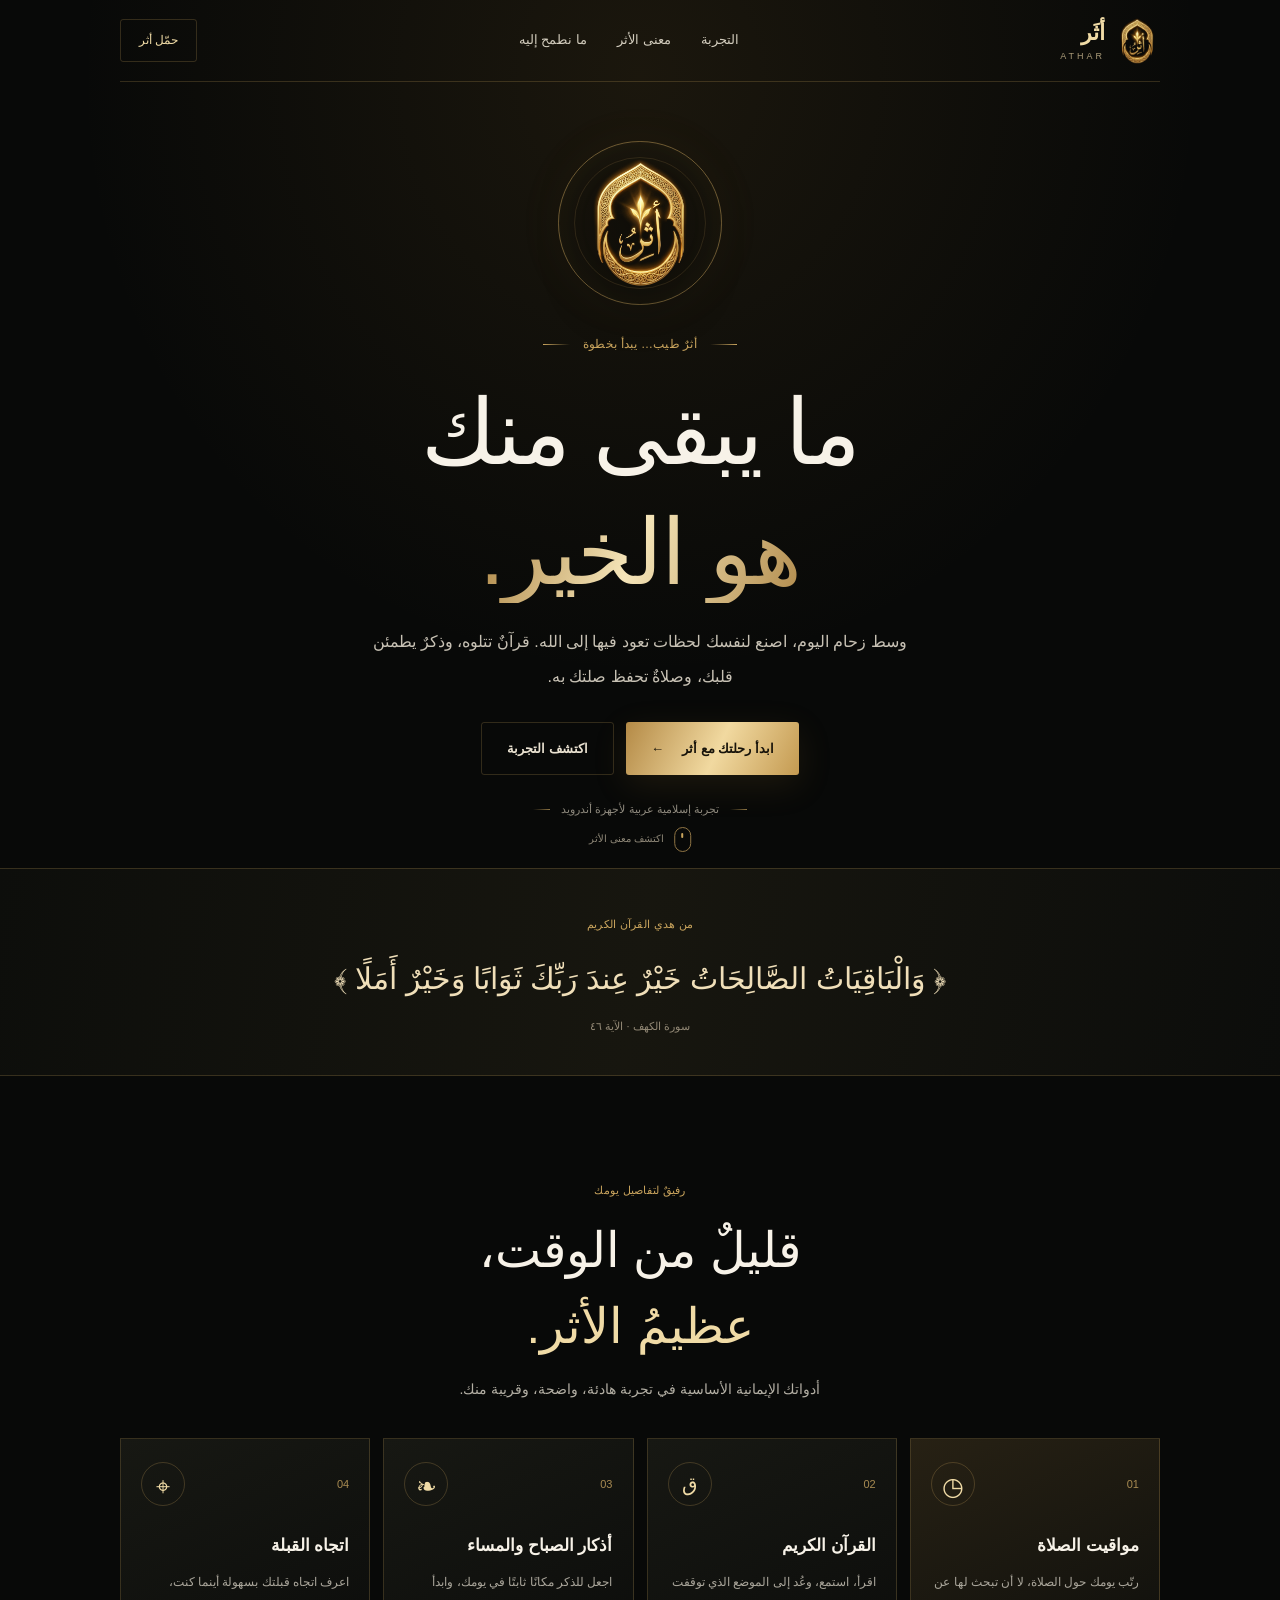
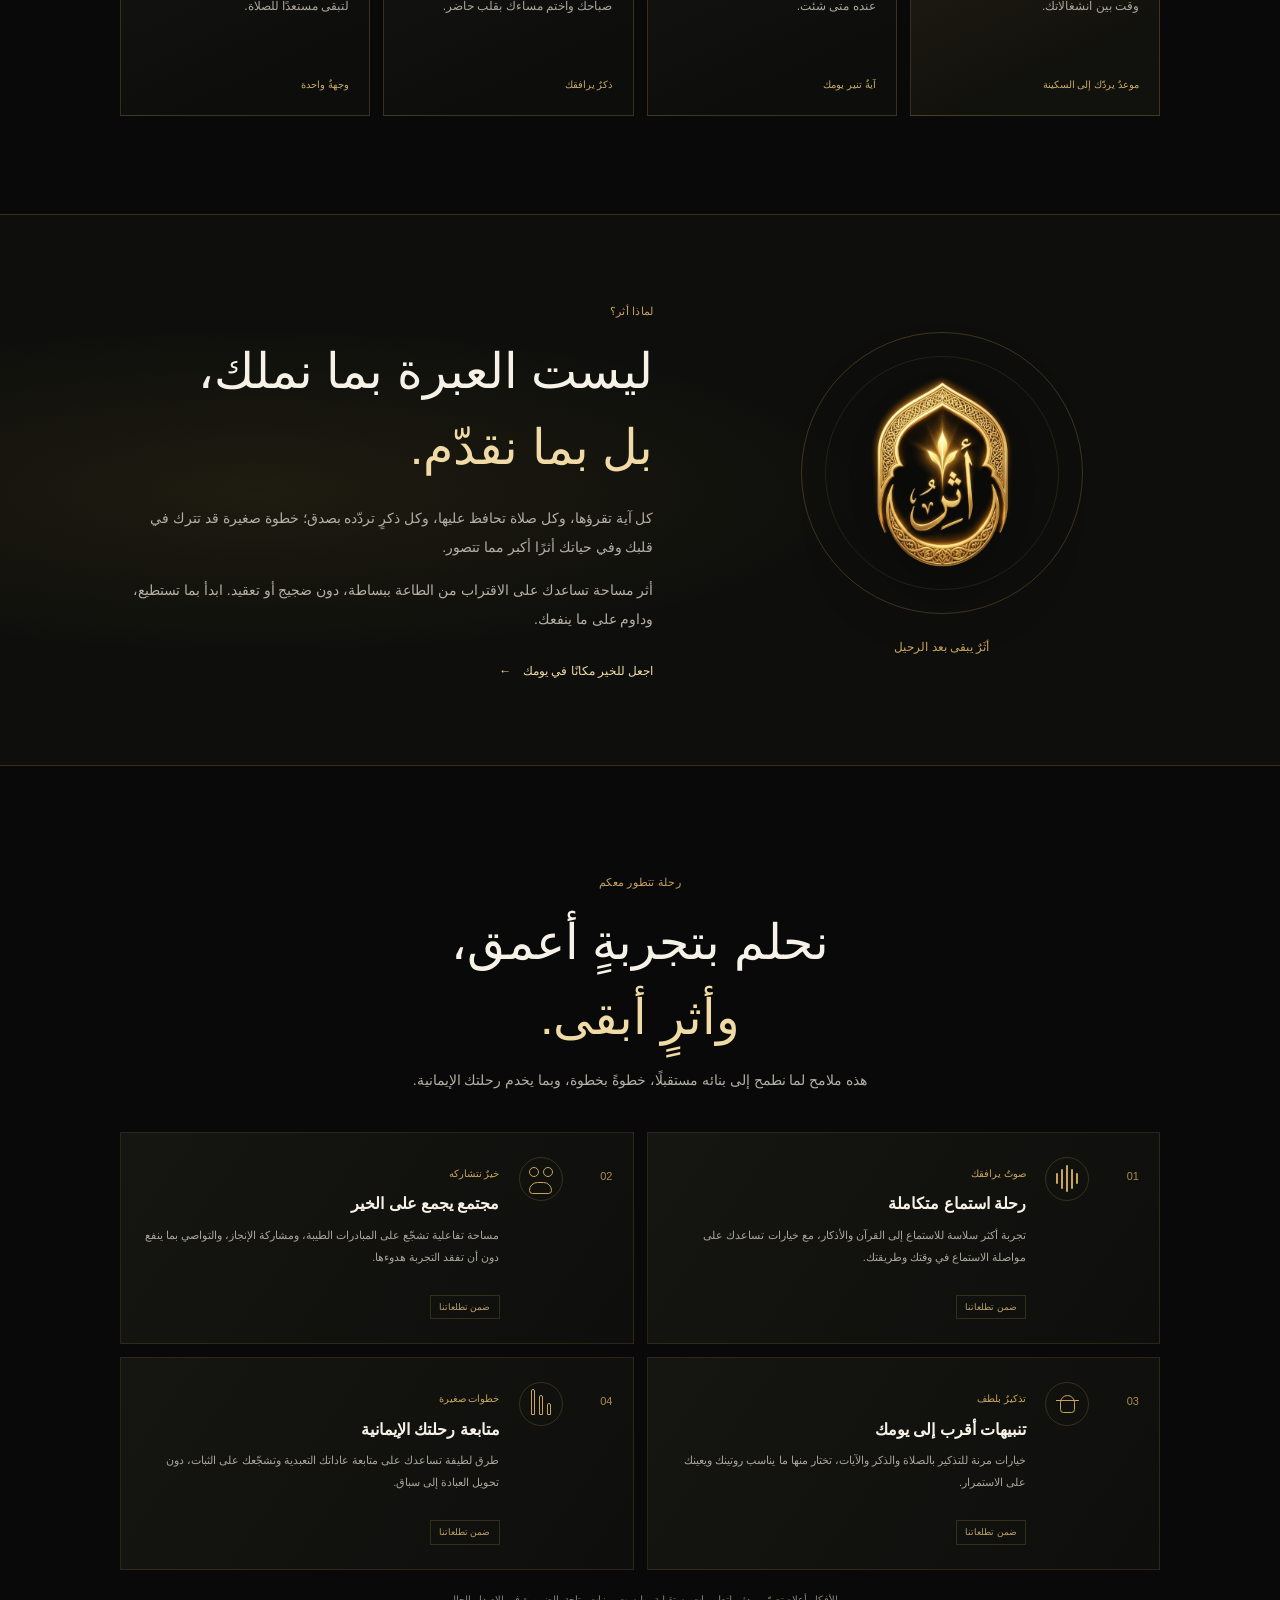
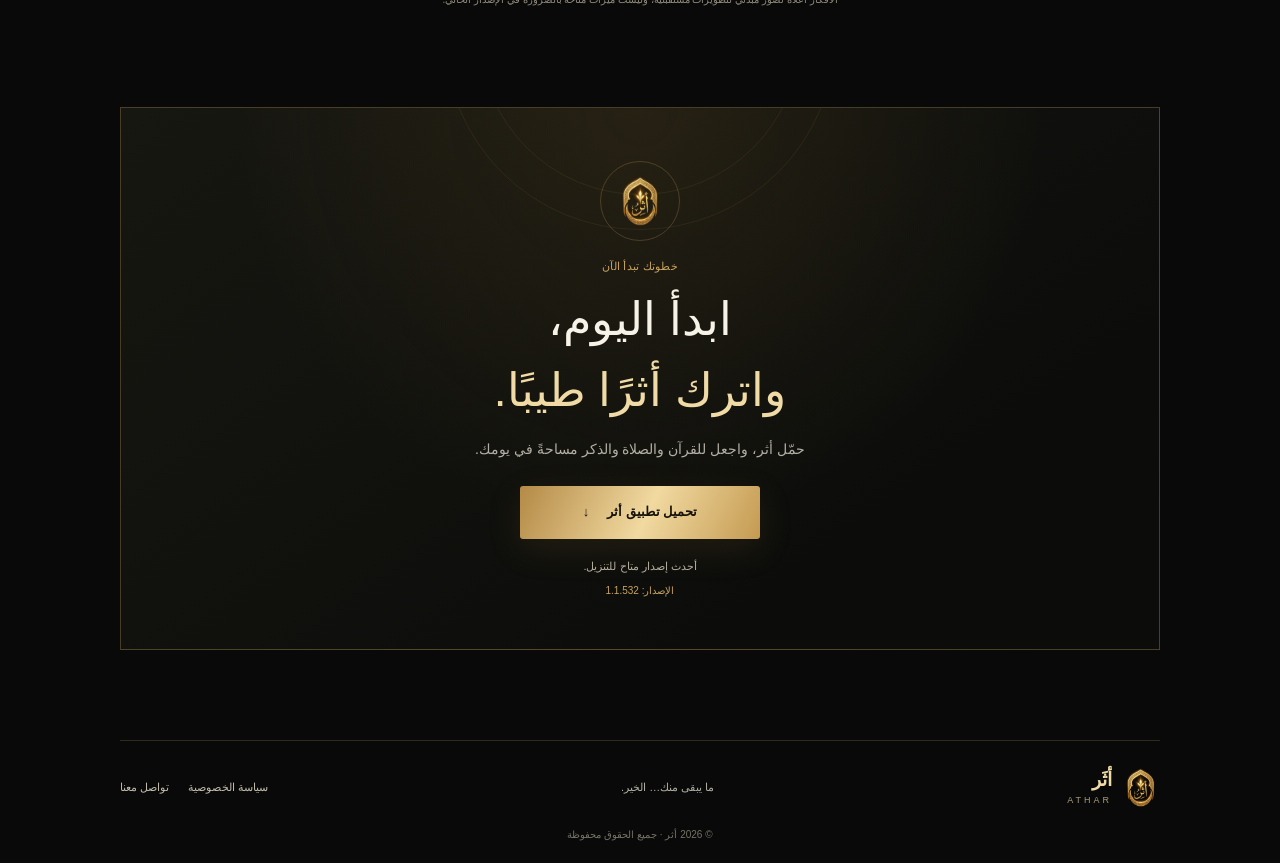
==== commit 035a8d62: "Add files via upload" ====
--- a/index.html
+++ b/index.html
@@ -1,9 +1,53 @@
-<!doctype html><html lang="ar" dir="rtl"><head><meta charset="utf-8"><meta name="viewport" content="width=device-width, initial-scale=1, viewport-fit=cover"><meta name="theme-color" content="#080909"><meta name="description" content="أثر — تطبيق القرآن الكريم والأذكار والصلاة لأندرويد"><title>أثر | رحلة إيمانية تليق بك</title><link rel="icon" href="assets/favicon.ico" sizes="any"><link rel="icon" href="assets/favicon-32.png" type="image/png"><link rel="apple-touch-icon" href="assets/apple-touch-icon.png"><link rel="stylesheet" href="styles.css"></head><body>
-<header class="header shell"><a class="brand" href="#home"><img src="assets/athar-logo.png" alt="شعار أثر"><span>أثَر<small>ATHAR</small></span></a><nav id="main-nav" class="nav"><a href="#features">المميزات</a><a href="#vision">رؤيتنا</a><a href="#roadmap">المستقبل</a></nav><a class="nav-download" href="#download">تحميل التطبيق</a><button id="menu-toggle" class="menu-toggle" aria-label="فتح القائمة" aria-expanded="false">☰</button></header>
-<main id="home"><section class="hero shell"><div class="hero-content"><div class="overline"><span class="line"></span> رفيقك في كل لحظة إيمان</div><h1>لكل يومٍ<br><em>أثَر.</em></h1><p>القرآن، الصلاة، والأذكار في تجربة إسلامية راقية تجمع السكينة والبساطة في مكان واحد.</p><div class="actions"><a class="primary" href="#download">حمّل أثر مجانًا <span>↙</span></a><a class="secondary" href="#features">اكتشف أثر <span>←</span></a></div><div class="micro">مصمم لأندرويد <span>•</span> تجربة عربية بالكامل</div></div><div class="hero-art"><div class="arch-frame"><img src="assets/athar-logo.png" alt="الشعار الرسمي لتطبيق أثر"></div><span class="art-caption">أثَرٌ يَبقى</span></div></section>
-<div class="quote"><span>﴿ أَلَا بِذِكْرِ اللَّهِ تَطْمَئِنُّ الْقُلُوبُ ﴾</span><small>سورة الرعد · الآية ٢٨</small></div>
-<section class="section shell" id="features"><div class="section-head"><span class="kicker">صُمم ليكون قريبًا منك</span><h2>عبادتك، <em>بكل سكينة.</em></h2><p>كل ما تحتاجه لتجربة يومية هادئة، بتفاصيل بسيطة ومدروسة.</p></div><div class="feature-grid"><article class="feature"><div class="symbol">◷</div><span class="num">01</span><h3>مواقيت الصلاة</h3><p>تابع أوقات الصلاة واستعد لكل موعد في يومك.</p></article><article class="feature"><div class="symbol">۞</div><span class="num">02</span><h3>القرآن الكريم</h3><p>مساحة أنيقة للتلاوة والعودة إلى آيات الله.</p></article><article class="feature"><div class="symbol">❧</div><span class="num">03</span><h3>الأذكار</h3><p>أذكار الصباح والمساء لترافقك بالطمأنينة.</p></article><article class="feature"><div class="symbol">◎</div><span class="num">04</span><h3>رحلتك الإيمانية</h3><p>خطوات بسيطة تتراكم، وتترك أثرًا يدوم.</p></article></div></section>
-<section class="vision" id="vision"><div class="shell vision-inner"><div class="vision-mark"><img src="assets/athar-logo.png" alt="شعار أثر"></div><div><span class="kicker">فلسفتنا</span><h2>ليس مجرد تطبيق.<br><em>بل مساحة للسكينة.</em></h2><p>نؤمن أن الاستمرار يبدأ بخطوة صغيرة. صُمم أثر ليمنحك تجربة واضحة وهادئة تعينك على تخصيص وقت للقرآن والصلاة والذكر.</p><a class="text-link" href="#download">ابدأ رحلتك ←</a></div></div></section>
-<section class="section shell" id="roadmap"><div class="section-head"><span class="kicker">ننظر إلى الأمام</span><h2>والأثر <em>مستمر.</em></h2><p>أفكار نطمح إلى تطويرها في الإصدارات القادمة.</p></div><div class="future-grid"><div><span>01 / الصوت</span><h3>تجربة استماع أغنى</h3><p>أدوات صوتية أكثر مرونة للقرآن والأذكار.</p></div><div><span>02 / المجتمع</span><h3>الخير يجمعنا</h3><p>تجارب جماعية تشجع على الذكر والاستمرار.</p></div><div><span>03 / اليوميات</span><h3>تنبيهات تناسب يومك</h3><p>تذكيرات أكثر هدوءًا وقابلية للتخصيص.</p></div></div><p class="disclaimer">هذه أفكار تطويرية وليست تأكيدًا لتوفرها في الإصدار الحالي.</p></section>
-<section class="download shell" id="download"><div class="download-box"><img src="assets/athar-logo.png" alt="شعار أثر"><span class="kicker">ابدأ اليوم</span><h2>اترك أثرًا <em>طيبًا.</em></h2><p>نزّل تطبيق أثر لأندرويد، وابدأ رحلتك.</p><a class="primary" id="download-button" href="#" rel="nofollow">تحميل تطبيق أثر <span>↓</span></a><div id="download-status" role="status" aria-live="polite">جارٍ التحقق من أحدث إصدار…</div><div class="version" id="version-label">جارٍ قراءة الإصدار</div><a id="release-page" href="#" hidden>تفاصيل الإصدار</a></div></section></main>
-<footer class="footer shell"><a class="brand" href="#home"><img src="assets/athar-logo.png" alt="أثر"><span>أثَر<small>ATHAR</small></span></a><p>رحلة إيمانية تليق بك.</p><div><a href="privacy.html">سياسة الخصوصية</a><a id="contact-link" href="mailto:CONTACT_EMAIL">تواصل معنا</a></div><small>© <span id="year"></span> أثر</small></footer><script src="config.js"></script><script src="script.js"></script></body></html>
+<!doctype html>
+<html lang="ar" dir="rtl">
+<head>
+<meta charset="utf-8">
+<meta name="viewport" content="width=device-width, initial-scale=1, viewport-fit=cover">
+<meta name="theme-color" content="#080908">
+<meta name="description" content="أثر — مساحة تجمع القرآن والصلاة والأذكار، لتصنع من يومك أثرًا طيبًا.">
+<title>أثر | ما يبقى منك… الخير</title>
+<link rel="icon" href="assets/favicon.ico" sizes="any">
+<link rel="icon" href="assets/favicon-32.png" type="image/png">
+<link rel="apple-touch-icon" href="assets/apple-touch-icon.png">
+<link rel="stylesheet" href="styles.css">
+</head>
+<body>
+<header class="header shell">
+  <a class="brand" href="#home" aria-label="أثر — الرئيسية"><img src="assets/athar-logo.png" alt="شعار أثر"><span>أثَر<small>ATHAR</small></span></a>
+  <nav id="main-nav" class="nav" aria-label="القائمة الرئيسية"><a href="#features">التجربة</a><a href="#meaning">معنى الأثر</a><a href="#roadmap">ما نطمح إليه</a></nav>
+  <a class="nav-download" href="#download">حمّل أثر</a>
+  <button id="menu-toggle" class="menu-toggle" aria-label="فتح القائمة" aria-expanded="false" type="button"><span></span><span></span></button>
+</header>
+<main id="home">
+<section class="hero shell">
+  <div class="hero-seal"><img src="assets/athar-logo.png" alt="الشعار الرسمي لتطبيق أثر"></div>
+  <div class="hero-content">
+    <span class="eyebrow"><span class="eyebrow-line"></span> أثرٌ طيب… يبدأ بخطوة <span class="eyebrow-line"></span></span>
+    <h1>ما يبقى منك<br><em>هو الخير.</em></h1>
+    <p class="hero-copy">وسط زحام اليوم، اصنع لنفسك لحظات تعود فيها إلى الله. قرآنٌ تتلوه، وذكرٌ يطمئن قلبك، وصلاةٌ تحفظ صلتك به.</p>
+    <div class="actions"><a class="primary" href="#download">ابدأ رحلتك مع أثر <span aria-hidden="true">←</span></a><a class="secondary" href="#features">اكتشف التجربة</a></div>
+    <div class="trust-line"><span class="mini-rule"></span> تجربة إسلامية عربية لأجهزة أندرويد <span class="mini-rule"></span></div>
+  </div>
+  <a class="scroll-cue" href="#meaning" aria-label="تابع اكتشاف أثر"><span></span> اكتشف معنى الأثر</a>
+</section>
+<section class="verse-band" aria-label="آية قرآنية"><div class="verse-inner"><span class="verse-label">من هدي القرآن الكريم</span><blockquote>﴿ وَالْبَاقِيَاتُ الصَّالِحَاتُ خَيْرٌ عِندَ رَبِّكَ ثَوَابًا وَخَيْرٌ أَمَلًا ﴾</blockquote><p>سورة الكهف · الآية ٤٦</p></div></section>
+<section class="section shell" id="features"><div class="section-head"><span class="kicker">رفيقٌ لتفاصيل يومك</span><h2>قليلٌ من الوقت،<br><em>عظيمُ الأثر.</em></h2><p>أدواتك الإيمانية الأساسية في تجربة هادئة، واضحة، وقريبة منك.</p></div>
+<div class="feature-grid">
+ <article class="feature feature-prayer"><div class="feature-top"><span class="feature-index">01</span><span class="feature-glyph" aria-hidden="true">◷</span></div><h3>مواقيت الصلاة</h3><p>رتّب يومك حول الصلاة، لا أن تبحث لها عن وقت بين انشغالاتك.</p><span class="feature-foot">موعدٌ يردّك إلى السكينة</span></article>
+ <article class="feature"><div class="feature-top"><span class="feature-index">02</span><span class="feature-glyph quran-glyph" aria-hidden="true">ق</span></div><h3>القرآن الكريم</h3><p>اقرأ، استمع، وعُد إلى الموضع الذي توقفت عنده متى شئت.</p><span class="feature-foot">آيةٌ تنير يومك</span></article>
+ <article class="feature"><div class="feature-top"><span class="feature-index">03</span><span class="feature-glyph" aria-hidden="true">❧</span></div><h3>أذكار الصباح والمساء</h3><p>اجعل للذكر مكانًا ثابتًا في يومك، وابدأ صباحك واختم مساءك بقلب حاضر.</p><span class="feature-foot">ذكرٌ يرافقك</span></article>
+ <article class="feature"><div class="feature-top"><span class="feature-index">04</span><span class="feature-glyph" aria-hidden="true">⌖</span></div><h3>اتجاه القبلة</h3><p>اعرف اتجاه قبلتك بسهولة أينما كنت، لتبقى مستعدًا للصلاة.</p><span class="feature-foot">وجهةٌ واحدة</span></article>
+</div></section>
+<section class="meaning" id="meaning"><div class="shell meaning-inner"><div class="meaning-art"><div class="meaning-ring"><img src="assets/athar-logo.png" alt="شعار أثر"></div><span class="meaning-caption">أثَرٌ يبقى بعد الرحيل</span></div><div class="meaning-copy"><span class="kicker">لماذا أثر؟</span><h2>ليست العبرة بما نملك،<br><em>بل بما نقدّم.</em></h2><p>كل آية تقرؤها، وكل صلاة تحافظ عليها، وكل ذكرٍ تردّده بصدق؛ خطوة صغيرة قد تترك في قلبك وفي حياتك أثرًا أكبر مما تتصور.</p><p>أثر مساحة تساعدك على الاقتراب من الطاعة ببساطة، دون ضجيج أو تعقيد. ابدأ بما تستطيع، وداوم على ما ينفعك.</p><a class="text-link" href="#download">اجعل للخير مكانًا في يومك <span aria-hidden="true">←</span></a></div></div></section>
+<section class="section shell roadmap" id="roadmap"><div class="section-head"><span class="kicker">رحلة تتطور معكم</span><h2>نحلم بتجربةٍ أعمق،<br><em>وأثرٍ أبقى.</em></h2><p>هذه ملامح لما نطمح إلى بنائه مستقبلًا، خطوةً بخطوة، وبما يخدم رحلتك الإيمانية.</p></div>
+<div class="roadmap-list">
+ <article class="roadmap-card"><div class="roadmap-number">01</div><div class="roadmap-icon audio-icon" aria-hidden="true"><span></span><span></span><span></span><span></span><span></span></div><div class="roadmap-text"><span class="roadmap-category">صوتٌ يرافقك</span><h3>رحلة استماع متكاملة</h3><p>تجربة أكثر سلاسة للاستماع إلى القرآن والأذكار، مع خيارات تساعدك على مواصلة الاستماع في وقتك وطريقتك.</p></div><span class="roadmap-status">ضمن تطلعاتنا</span></article>
+ <article class="roadmap-card"><div class="roadmap-number">02</div><div class="roadmap-icon people-icon" aria-hidden="true"><span></span><span></span><span></span></div><div class="roadmap-text"><span class="roadmap-category">خيرٌ نتشاركه</span><h3>مجتمع يجمع على الخير</h3><p>مساحة تفاعلية تشجّع على المبادرات الطيبة، ومشاركة الإنجاز، والتواصي بما ينفع دون أن تفقد التجربة هدوءها.</p></div><span class="roadmap-status">ضمن تطلعاتنا</span></article>
+ <article class="roadmap-card"><div class="roadmap-number">03</div><div class="roadmap-icon reminder-icon" aria-hidden="true"><span></span></div><div class="roadmap-text"><span class="roadmap-category">تذكيرٌ بلطف</span><h3>تنبيهات أقرب إلى يومك</h3><p>خيارات مرنة للتذكير بالصلاة والذكر والآيات، تختار منها ما يناسب روتينك ويعينك على الاستمرار.</p></div><span class="roadmap-status">ضمن تطلعاتنا</span></article>
+ <article class="roadmap-card"><div class="roadmap-number">04</div><div class="roadmap-icon progress-icon" aria-hidden="true"><span></span><span></span><span></span></div><div class="roadmap-text"><span class="roadmap-category">خطوات صغيرة</span><h3>متابعة رحلتك الإيمانية</h3><p>طرق لطيفة تساعدك على متابعة عاداتك التعبدية وتشجّعك على الثبات، دون تحويل العبادة إلى سباق.</p></div><span class="roadmap-status">ضمن تطلعاتنا</span></article>
+</div><p class="disclaimer">الأفكار أعلاه تصوّر مبدئي لتطويرات مستقبلية، وليست ميزات متاحة بالضرورة في الإصدار الحالي.</p></section>
+<section class="download shell" id="download"><div class="download-box"><div class="download-emblem"><img src="assets/athar-logo.png" alt="شعار أثر"></div><span class="kicker">خطوتك تبدأ الآن</span><h2>ابدأ اليوم،<br><em>واترك أثرًا طيبًا.</em></h2><p>حمّل أثر، واجعل للقرآن والصلاة والذكر مساحةً في يومك.</p><a class="primary download-cta" id="download-button" href="#" rel="nofollow">تحميل تطبيق أثر <span aria-hidden="true">↓</span></a><div id="download-status" role="status" aria-live="polite">جارٍ التحقق من أحدث إصدار…</div><div class="version" id="version-label">جارٍ قراءة الإصدار</div><a id="release-page" href="#" hidden>تفاصيل الإصدار</a></div></section>
+</main>
+<footer class="footer shell"><a class="brand" href="#home"><img src="assets/athar-logo.png" alt="شعار أثر"><span>أثَر<small>ATHAR</small></span></a><p>ما يبقى منك… الخير.</p><div><a href="privacy.html">سياسة الخصوصية</a><a id="contact-link" href="mailto:CONTACT_EMAIL">تواصل معنا</a></div><small>© <span id="year"></span> أثر · جميع الحقوق محفوظة</small></footer>
+<script src="config.js"></script><script src="script.js"></script>
+</body></html>
--- a/styles.css
+++ b/styles.css
@@ -1,5 +1,6 @@
-:root{--bg:#080909;--panel:#111211;--gold:#d4ae66;--goldlight:#f1d99d;--text:#f5f1e8;--muted:#aaa69c;--border:rgba(212,174,102,.23)}*{box-sizing:border-box}html{scroll-behavior:smooth;scroll-padding-top:85px;width:100%;overflow-x:clip}body{margin:0;width:100%;min-width:0;overflow-x:clip;background:var(--bg);color:var(--text);font-family:Tahoma,Arial,sans-serif;line-height:1.8}body::before{content:"";position:absolute;inset:0 0 auto;height:800px;z-index:-1;pointer-events:none;background:radial-gradient(ellipse at 65% 25%,rgba(160,108,31,.12),transparent 55%)}img{display:block;max-width:100%;height:auto}a{color:inherit;text-decoration:none}button{font:inherit}.shell{width:min(1120px,calc(100% - 40px));margin-inline:auto;min-width:0}.header{height:86px;display:flex;align-items:center;gap:30px;border-bottom:1px solid var(--border);position:relative;z-index:5}.brand{display:flex;align-items:center;gap:9px;flex-shrink:0}.brand img{width:51px;height:51px;object-fit:contain}.brand span{font-size:23px;font-weight:bold;color:var(--goldlight);line-height:1.15}.brand small{display:block;font:10px Arial,sans-serif;letter-spacing:3px;color:#9f977f;margin-top:5px}.nav{display:flex;gap:28px;margin-inline:auto;font-size:13px;color:#ccc5b5}.nav a:hover,.text-link:hover{color:var(--goldlight)}.nav-download{font-size:12px;border:1px solid var(--border);padding:9px 19px;border-radius:4px;color:var(--goldlight)}.menu-toggle{display:none;color:var(--goldlight);background:transparent;border:1px solid var(--border);border-radius:5px;min-width:44px;min-height:44px}.hero{display:grid;grid-template-columns:minmax(0,1.1fr) minmax(0,.9fr);align-items:center;gap:35px;min-height:670px;padding-block:60px}.hero-content,.hero-art{min-width:0}.overline,.kicker{color:var(--gold);font-size:12px;letter-spacing:.4px}.line{display:inline-block;vertical-align:middle;width:25px;height:1px;background:var(--gold);margin-left:9px}.hero h1{font-size:clamp(65px,9vw,126px);font-weight:500;line-height:1.14;letter-spacing:-3px;margin:28px 0}.hero h1 em,h2 em{font-style:normal;color:var(--goldlight);font-family:Georgia,'Times New Roman',serif}.hero-content>p{font-size:16px;color:#c1bdb3;max-width:475px;line-height:2.15}.actions{display:flex;flex-wrap:wrap;gap:12px;margin-top:31px}.primary,.secondary{display:inline-flex;align-items:center;justify-content:center;gap:18px;min-height:54px;padding:12px 23px;border-radius:4px;font-weight:bold;font-size:13px;text-align:center}.primary{background:linear-gradient(125deg,#b68b46,#f2d89a 55%,#c99f59);color:#16120a;box-shadow:0 13px 32px rgba(160,112,40,.15)}.secondary{border:1px solid var(--border);color:#e4ded1}.micro{font-size:11px;color:#918c80;margin-top:25px}.micro span{color:var(--gold);margin-inline:10px}.hero-art{position:relative;display:flex;flex-direction:column;align-items:center;justify-content:center;min-height:480px;isolation:isolate}.hero-art::before{content:"";position:absolute;width:min(95%,430px);aspect-ratio:1;background:radial-gradient(circle,rgba(194,143,54,.2),transparent 70%);filter:blur(20px);z-index:-1}.arch-frame{width:min(100%,420px);padding:23px;border:1px solid rgba(214,174,92,.22);border-radius:47% 47% 6px 6px;background:linear-gradient(145deg,rgba(190,135,52,.09),transparent 65%)}.arch-frame img{width:100%;filter:drop-shadow(0 14px 30px rgba(0,0,0,.5))}.art-caption{font-family:Georgia,serif;color:var(--gold);margin-top:18px;font-size:19px}.quote{padding:27px 16px;display:flex;flex-direction:column;align-items:center;text-align:center;gap:6px;border-block:1px solid var(--border);background:#10100d}.quote span{font-size:clamp(18px,3vw,27px);color:#e9d5aa;line-height:1.8}.quote small{font-size:11px;color:#8d887a}.section{padding-block:110px}.section-head{margin-bottom:35px}.section-head h2,.vision h2,.download h2{font-size:clamp(31px,4vw,52px);font-weight:500;line-height:1.5;margin:10px 0}.section-head p,.vision p,.download p{color:var(--muted);font-size:14px;line-height:2}.feature-grid{display:grid;grid-template-columns:repeat(4,minmax(0,1fr));gap:13px}.feature{position:relative;min-width:0;min-height:260px;padding:25px 20px;border:1px solid var(--border);background:linear-gradient(145deg,#171713,#0c0d0c);border-radius:6px}.symbol{font-size:32px;color:var(--gold);height:66px}.num{position:absolute;top:24px;left:20px;color:#8a7857;font:11px Arial}.feature h3{font-size:18px;margin:10px 0}.feature p,.future-grid p{font-size:12px;color:var(--muted);line-height:2.1}.vision{background:#10110e;border-block:1px solid var(--border)}.vision-inner{display:grid;grid-template-columns:minmax(0,.8fr) minmax(0,1.2fr);gap:65px;align-items:center;padding-block:85px}.vision-mark{display:flex;justify-content:center;min-width:0}.vision-mark img{width:min(100%,270px);filter:drop-shadow(0 0 26px #ae843333)}.vision p{max-width:550px}.text-link{color:var(--gold);font-size:13px}.future-grid{display:grid;grid-template-columns:repeat(3,minmax(0,1fr));gap:15px}.future-grid>div{min-width:0;padding:25px;border-top:1px solid var(--gold);background:#121310}.future-grid span{color:var(--gold);font-size:11px}.future-grid h3{font-size:17px}.disclaimer{font-size:11px;color:#898579;margin-top:20px}.download{padding-bottom:100px}.download-box{background:radial-gradient(ellipse at 50% 0%,#4c391e33,transparent 65%),#11120f;border:1px solid var(--border);border-radius:8px;padding:55px 20px;text-align:center;display:flex;flex-direction:column;align-items:center}.download-box img{width:100px;margin-bottom:15px}.download-box .primary{margin-top:14px;min-width:235px}.download-box #download-status{font-size:12px;color:#b4ae9d;margin-top:18px}.version{font-size:11px;color:var(--gold);margin-top:8px}#release-page{color:var(--goldlight);font-size:12px;margin-top:10px}.footer{border-top:1px solid var(--border);padding-block:30px;display:flex;align-items:center;gap:20px;flex-wrap:wrap}.footer p{font-size:12px;color:var(--muted);margin-inline:auto}.footer>div{display:flex;gap:17px;font-size:12px}.footer>small{width:100%;text-align:center;color:#797569}.is-disabled{opacity:.5;pointer-events:none}
-@media(max-width:850px){.nav{gap:12px}.hero{gap:10px;min-height:560px}.hero h1{font-size:clamp(55px,8vw,85px)}.feature-grid{grid-template-columns:repeat(2,minmax(0,1fr))}.vision-inner{gap:25px}}
-@media(max-width:640px){.shell{width:calc(100% - 32px)}.header{height:70px;gap:8px}.brand img{width:40px;height:40px}.brand span{font-size:20px}.brand small{font-size:8px}.nav{display:none;position:absolute;top:70px;right:0;left:0;z-index:20;background:#11120f;border:1px solid var(--border);padding:12px;flex-direction:column;gap:0;border-radius:5px}.nav.open{display:flex}.nav a{padding:12px}.nav-download{margin-right:auto;padding:8px 10px;font-size:11px}.menu-toggle{display:block}.hero{display:flex;flex-direction:column;align-items:stretch;gap:15px;min-height:0;padding-block:52px 44px}.hero h1{font-size:clamp(57px,17vw,82px);line-height:1.15;margin:20px 0}.hero-content>p{font-size:14px}.hero-art{min-height:0;padding:20px 0 0}.arch-frame{width:min(78%,290px);padding:12px}.art-caption{font-size:15px;margin-top:10px}.actions{gap:10px}.primary,.secondary{min-height:50px;padding:11px 15px;font-size:12px}.section{padding-block:65px}.section-head{margin-bottom:25px}.feature-grid{grid-template-columns:repeat(2,minmax(0,1fr));gap:10px}.feature{padding:18px 13px;min-height:235px}.feature h3{font-size:15px}.feature p{font-size:11px}.symbol{font-size:26px;height:55px}.num{top:18px;left:13px}.vision-inner{grid-template-columns:minmax(0,1fr);padding-block:55px;gap:20px}.vision-mark img{width:165px}.future-grid{grid-template-columns:minmax(0,1fr)}.download{padding-bottom:60px}.download-box{padding:42px 15px}.footer{justify-content:center;text-align:center}.footer .brand{width:100%;justify-content:center}.footer p{width:100%;margin:0}.footer>div{justify-content:center;width:100%}}
-@media(max-width:360px){.nav-download{font-size:10px;padding:7px}.brand span{font-size:18px}.brand img{width:34px;height:34px}.actions>a{width:100%}.feature-grid{grid-template-columns:minmax(0,1fr)}.hero h1{font-size:54px}}
-@media(prefers-reduced-motion:reduce){html{scroll-behavior:auto}}
+:root{color-scheme:dark;--bg:#080908;--panel:#10110f;--panel2:#151611;--gold:#c9a45d;--gold-light:#f0dba6;--gold-dim:#8f7444;--text:#f7f2e8;--muted:#b3afa4;--line:rgba(201,164,93,.22);--content:1040px}*{box-sizing:border-box}html{width:100%;max-width:100%;overflow-x:clip;scroll-behavior:smooth;scroll-padding-top:88px}body{margin:0;width:100%;max-width:100%;min-width:0;overflow-x:clip;background:var(--bg);color:var(--text);font-family:"Noto Naskh Arabic",Tahoma,Arial,sans-serif;line-height:1.85;-webkit-text-size-adjust:100%;text-size-adjust:100%}body:before{content:"";position:absolute;inset:0 0 auto;height:760px;pointer-events:none;z-index:-1;background:radial-gradient(ellipse at 50% 10%,rgba(155,116,47,.13),transparent 62%)}img{display:block;max-width:100%;height:auto}a{color:inherit;text-decoration:none}button{font:inherit}.shell{width:min(var(--content),calc(100% - 48px));margin-inline:auto;min-width:0}.header{height:82px;display:flex;align-items:center;gap:28px;border-bottom:1px solid var(--line);position:relative;z-index:10}.brand{display:flex;align-items:center;gap:9px;flex:0 0 auto}.brand img{width:46px;height:46px;object-fit:contain}.brand>span{font-size:22px;font-weight:700;color:var(--gold-light);line-height:1.15}.brand small{display:block;direction:ltr;text-align:center;font:9px Arial,sans-serif;letter-spacing:3px;color:#a99a78;margin-top:5px}.nav{display:flex;align-items:center;gap:30px;margin-inline:auto;font-size:13px;color:#d2ccbd}.nav a{transition:color .2s}.nav a:hover,.text-link:hover{color:var(--gold-light)}.nav-download{border:1px solid var(--line);border-radius:3px;padding:9px 18px;color:var(--gold-light);font-size:12px;white-space:nowrap;transition:background .2s}.nav-download:hover{background:#c9a45d16}.menu-toggle{display:none}.hero{position:relative;display:flex;flex-direction:column;align-items:center;text-align:center;padding:54px 0 48px;min-height:690px}.hero-seal{width:clamp(112px,17vw,174px);aspect-ratio:1;display:grid;place-items:center;position:relative;margin:0 auto 20px}.hero-seal:before{content:"";position:absolute;inset:3%;border:1px solid rgba(201,164,93,.5);border-radius:50%;box-shadow:inset 0 0 35px #c9a45d0c,0 0 55px #c9a45d0b}.hero-seal:after{content:"";position:absolute;inset:12%;border:1px solid rgba(201,164,93,.15);border-radius:50%}.hero-seal img{width:75%;height:75%;object-fit:contain;filter:drop-shadow(0 10px 25px #0008)}.hero-content{width:100%;max-width:730px;min-width:0}.eyebrow{display:flex;align-items:center;justify-content:center;gap:13px;color:var(--gold);font-size:12px;letter-spacing:.2px}.eyebrow-line,.mini-rule{display:inline-block;width:27px;height:1px;background:linear-gradient(90deg,transparent,var(--gold))}.eyebrow-line:last-child{transform:rotate(180deg)}.hero h1{font-size:clamp(50px,8vw,91px);font-weight:500;line-height:1.32;letter-spacing:-1.5px;margin:18px 0 12px}.hero h1 em,h2 em{font-style:normal;color:var(--gold-light)}.hero h1 em{background:linear-gradient(110deg,#a9803d,#f5e5b9 48%,#b18b4c);background-clip:text;-webkit-background-clip:text;color:transparent}.hero-copy{max-width:570px;margin:0 auto;color:#c7c1b4;font-size:16px;line-height:2.15}.actions{display:flex;align-items:center;justify-content:center;flex-wrap:wrap;gap:12px;margin-top:28px}.primary,.secondary{display:inline-flex;align-items:center;justify-content:center;gap:18px;min-height:53px;padding:12px 25px;border-radius:3px;font-size:13px;font-weight:700;text-align:center;transition:transform .2s,background .2s,border-color .2s}.primary{background:linear-gradient(115deg,#b48a46,#f1d9a0 53%,#c49a51);color:#17130a;box-shadow:0 10px 35px #b88a3820}.primary:hover{transform:translateY(-2px)}.secondary{border:1px solid var(--line);color:#e9e1d0}.secondary:hover{border-color:#c9a45d80}.trust-line{display:flex;align-items:center;justify-content:center;gap:11px;margin-top:24px;color:#8e897d;font-size:11px}.mini-rule{width:17px;opacity:.7}.scroll-cue{position:absolute;bottom:16px;left:50%;transform:translateX(-50%);display:flex;align-items:center;gap:10px;color:#8f8878;font-size:10px;white-space:nowrap}.scroll-cue span{width:17px;height:25px;border:1px solid var(--gold-dim);border-radius:12px;position:relative}.scroll-cue span:after{content:"";position:absolute;width:2px;height:5px;top:5px;left:6px;background:var(--gold);border-radius:2px}.verse-band{position:relative;overflow:hidden;border-block:1px solid var(--line);background:linear-gradient(100deg,#0d0e0b,#17160f 50%,#0c0d0b);text-align:center;padding:39px 20px}.verse-inner{max-width:850px;margin-inline:auto}.verse-label,.kicker{font-size:11px;color:var(--gold);letter-spacing:.25px}.verse-band blockquote{margin:12px auto 7px;font-size:clamp(19px,3.3vw,30px);line-height:2;color:#f0dfb9}.verse-band p{margin:0;color:#928875;font-size:11px}.section{padding-block:98px}.section-head{max-width:610px;margin:0 auto 34px;text-align:center}.section-head h2,.meaning h2,.download h2{font-size:clamp(31px,4.6vw,49px);font-weight:500;line-height:1.55;margin:9px 0 10px}.section-head p,.meaning-copy p,.download-box>p{color:var(--muted);font-size:14px;line-height:2.1;margin:0}.feature-grid{display:grid;grid-template-columns:repeat(4,minmax(0,1fr));gap:13px}.feature{position:relative;min-width:0;min-height:278px;padding:23px 20px 21px;border:1px solid var(--line);background:linear-gradient(155deg,#171813,#0d0e0c 78%);display:flex;flex-direction:column;transition:transform .22s,border-color .22s}.feature:hover{transform:translateY(-4px);border-color:#c9a45d70}.feature-prayer{background:linear-gradient(155deg,#272114,#11110d 78%)}.feature-top{display:flex;align-items:center;justify-content:space-between;padding-bottom:24px}.feature-index{font:11px Arial,sans-serif;color:#a88b52;direction:ltr}.feature-glyph{display:grid;place-items:center;width:44px;height:44px;border:1px solid #c9a45d40;border-radius:50%;font-size:25px;color:var(--gold-light)}.quran-glyph{font-size:20px}.feature h3{font-size:17px;margin:0 0 8px;font-weight:600}.feature p{color:#aaa69b;font-size:12px;line-height:2.05;margin:0}.feature-foot{margin-top:auto;padding-top:20px;color:#c7a968;font-size:10px}.meaning{border-block:1px solid var(--line);background:radial-gradient(ellipse at 20% 50%,#ad84321a,transparent 42%),#0e0f0c}.meaning-inner{display:grid;grid-template-columns:minmax(0,.9fr) minmax(0,1.1fr);gap:70px;align-items:center;padding-block:80px}.meaning-art{display:flex;align-items:center;justify-content:center;flex-direction:column;min-width:0}.meaning-ring{width:min(100%,300px);aspect-ratio:1;display:grid;place-items:center;position:relative}.meaning-ring:before,.meaning-ring:after{content:"";position:absolute;border:1px solid #c9a45d40;border-radius:50%;inset:3%}.meaning-ring:after{inset:11%;border-color:#c9a45d20}.meaning-ring img{width:65%;object-fit:contain;filter:drop-shadow(0 15px 32px #0008)}.meaning-caption{font-size:12px;color:var(--gold);margin-top:13px}.meaning-copy{min-width:0}.meaning h2{margin-bottom:18px}.meaning-copy p{margin:0 0 13px}.text-link{display:inline-flex;align-items:center;gap:12px;color:var(--gold-light);font-size:12px;margin-top:13px}.roadmap{padding-top:100px}.roadmap .section-head{max-width:660px;margin-bottom:36px}.roadmap-list{display:grid;grid-template-columns:repeat(2,minmax(0,1fr));gap:13px}.roadmap-card{min-width:0;position:relative;display:grid;grid-template-columns:35px 48px minmax(0,1fr);align-items:start;gap:15px;padding:24px 20px;background:linear-gradient(125deg,#151611,#0e0f0c);border:1px solid #c9a45d24;transition:border-color .2s,transform .2s}.roadmap-card:hover{border-color:#c9a45d68;transform:translateY(-2px)}.roadmap-number{font:11px Arial,sans-serif;color:#a88b52;padding-top:13px}.roadmap-icon{width:44px;height:44px;display:flex;align-items:center;justify-content:center;gap:3px;border:1px solid #c9a45d35;border-radius:50%;color:var(--gold-light);position:relative}.audio-icon span{width:2px;border-radius:3px;background:var(--gold);height:11px}.audio-icon span:nth-child(2),.audio-icon span:nth-child(4){height:20px}.audio-icon span:nth-child(3){height:27px}.people-icon span{position:absolute;width:10px;height:10px;border:1px solid var(--gold);border-radius:50%;top:9px}.people-icon span:first-child{left:9px}.people-icon span:nth-child(2){right:9px}.people-icon span:nth-child(3){width:23px;height:12px;top:24px;border-radius:12px 12px 5px 5px}.reminder-icon span{width:15px;height:18px;border:1px solid var(--gold);border-radius:9px 9px 4px 4px;position:relative}.reminder-icon span:before{content:"";position:absolute;width:23px;height:1px;background:var(--gold);left:-5px;top:4px}.progress-icon{align-items:end;padding-bottom:10px;gap:4px}.progress-icon span{width:4px;border:1px solid var(--gold);border-radius:2px 2px 0 0;height:12px}.progress-icon span:nth-child(2){height:20px}.progress-icon span:nth-child(3){height:26px}.roadmap-text{min-width:0}.roadmap-category{font-size:10px;color:var(--gold)}.roadmap-card h3{font-size:16px;margin:4px 0 6px;line-height:1.7}.roadmap-card p{font-size:11px;line-height:2;color:#aaa69b;margin:0}.roadmap-status{grid-column:3;justify-self:start;display:inline-block;margin-top:12px;padding:3px 8px;border:1px solid #c9a45d30;color:#bca16a;font-size:9px}.disclaimer{text-align:center;color:#8f897b;font-size:10px;margin:20px auto 0;line-height:1.9}.download{padding-bottom:90px}.download-box{position:relative;isolation:isolate;overflow:hidden;background:radial-gradient(ellipse at 50% 0%,#9b742f25,transparent 55%),linear-gradient(145deg,#171711,#0c0d0b 75%);border:1px solid #c9a45d50;padding:53px 22px 48px;text-align:center;display:flex;flex-direction:column;align-items:center}.download-box:before,.download-box:after{content:"";position:absolute;z-index:-1;pointer-events:none;border:1px solid #c9a45d17;border-radius:50%;width:390px;aspect-ratio:1;top:-270px;left:50%;transform:translateX(-50%)}.download-box:after{width:320px;top:-235px}.download-emblem{width:80px;height:80px;border:1px solid #c9a45d40;border-radius:50%;display:grid;place-items:center;margin-bottom:15px}.download-emblem img{width:64%;height:64%;object-fit:contain}.download h2{font-size:clamp(31px,4.5vw,46px);margin:8px 0}.download-box>p{max-width:440px}.download-cta{margin-top:22px;min-width:240px}.download-box #download-status{font-size:11px;color:#b4ae9d;margin-top:17px}.version{font-size:10px;color:var(--gold);margin-top:6px}#release-page{color:var(--gold-light);font-size:11px;margin-top:10px}.is-disabled{opacity:.55;pointer-events:none}.footer{border-top:1px solid var(--line);padding-block:25px 18px;display:flex;align-items:center;gap:18px;flex-wrap:wrap}.footer .brand img{width:39px;height:39px}.footer .brand>span{font-size:19px}.footer p{font-size:11px;color:var(--muted);margin-inline:auto}.footer>div{display:flex;gap:19px;font-size:11px;color:#c5bdad}.footer>small{width:100%;text-align:center;color:#777367;font-size:10px}.footer a:hover{color:var(--gold-light)}
+@media(min-width:1200px){.hero{min-height:720px}.hero-seal{margin-bottom:23px}}
+@media(max-width:900px){.shell{width:min(100% - 40px,var(--content))}.header{gap:17px}.nav{gap:18px}.hero{min-height:640px}.feature-grid{grid-template-columns:repeat(2,minmax(0,1fr))}.feature{min-height:245px}.meaning-inner{gap:35px}.roadmap-card{grid-template-columns:25px 42px minmax(0,1fr);gap:11px;padding:20px 15px}}
+@media(max-width:640px){html{scroll-padding-top:72px}.shell{width:calc(100% - 36px);max-width:100%}.header{height:70px;gap:8px}.brand{gap:6px}.brand img{width:37px;height:37px}.brand>span{font-size:19px}.brand small{font-size:8px;letter-spacing:2.5px}.nav{display:none;position:absolute;top:69px;right:0;left:0;width:100%;padding:8px;background:#11120f;border:1px solid var(--line);flex-direction:column;gap:0;box-shadow:0 16px 35px #0008}.nav.open{display:flex}.nav a{padding:12px 14px;border-bottom:1px solid #c9a45d12}.nav a:last-child{border-bottom:0}.nav-download{margin-right:auto;padding:8px 11px;font-size:11px}.menu-toggle{display:flex;flex-direction:column;align-items:center;justify-content:center;gap:5px;width:40px;height:40px;min-width:40px;padding:0;border:1px solid var(--line);background:transparent;border-radius:2px}.menu-toggle span{width:15px;height:1px;background:var(--gold-light)}.hero{padding:40px 0 62px;min-height:0}.hero-seal{width:112px;margin-bottom:17px}.eyebrow{font-size:10px;gap:8px}.eyebrow-line{width:18px}.hero h1{font-size:clamp(47px,13.5vw,68px);line-height:1.36;letter-spacing:-.7px;margin:16px 0 11px}.hero-copy{max-width:420px;font-size:13px;line-height:2.15;padding-inline:2px}.actions{width:100%;gap:9px;margin-top:22px}.actions a{flex:1;min-width:0;padding:12px 10px;gap:8px;font-size:11px;min-height:49px}.trust-line{font-size:9px;gap:7px;margin-top:19px}.mini-rule{width:11px}.scroll-cue{bottom:13px;font-size:9px}.verse-band{padding:28px 17px}.verse-label{font-size:10px}.verse-band blockquote{font-size:clamp(17px,4.7vw,23px);line-height:2.05;margin:9px auto 5px}.verse-band p{font-size:10px}.section{padding-block:65px}.section-head{margin-bottom:25px}.section-head h2,.meaning h2{font-size:clamp(29px,8vw,38px);line-height:1.55}.section-head p,.meaning-copy p{font-size:12px;line-height:2.05}.feature-grid{grid-template-columns:repeat(2,minmax(0,1fr));gap:9px}.feature{padding:15px 12px 14px;min-height:246px}.feature-top{padding-bottom:20px}.feature-glyph{width:37px;height:37px;font-size:21px}.feature-index{font-size:10px}.feature h3{font-size:14px;line-height:1.8}.feature p{font-size:11px;line-height:1.95}.feature-foot{font-size:9px;padding-top:15px}.meaning-inner{grid-template-columns:minmax(0,1fr);gap:25px;padding-block:53px}.meaning-art{order:0}.meaning-ring{width:180px}.meaning-caption{font-size:10px;margin-top:8px}.meaning-copy{text-align:center}.meaning h2{margin:8px 0 13px}.meaning-copy p{text-align:right}.text-link{margin-top:8px;font-size:11px}.roadmap{padding-top:65px}.roadmap-list{grid-template-columns:minmax(0,1fr);gap:10px}.roadmap-card{grid-template-columns:25px 40px minmax(0,1fr);gap:10px;padding:17px 12px}.roadmap-icon{width:38px;height:38px}.roadmap-number{font-size:10px;padding-top:9px}.roadmap-category{font-size:9px}.roadmap-card h3{font-size:14px;margin:3px 0 5px}.roadmap-card p{font-size:10px;line-height:1.95}.roadmap-status{font-size:9px;margin-top:9px}.disclaimer{font-size:9px;padding-inline:6px}.download{padding-bottom:55px}.download-box{padding:38px 16px 34px}.download-emblem{width:68px;height:68px}.download h2{font-size:31px}.download-box>p{font-size:12px}.download-cta{width:100%;max-width:290px;min-width:0}.footer{justify-content:center;text-align:center;gap:12px;padding-top:22px}.footer .brand{width:100%;justify-content:center}.footer p{width:100%;margin:0}.footer>div{justify-content:center;flex-wrap:wrap;width:100%;gap:18px}.footer>small{margin-top:4px}}
+@media(max-width:360px){.shell{width:calc(100% - 28px)}.brand img{width:33px;height:33px}.brand>span{font-size:17px}.nav-download{font-size:10px;padding:7px 8px}.menu-toggle{width:36px;min-width:36px;height:36px}.hero h1{font-size:47px}.hero-copy{font-size:12px}.actions a{font-size:10px}.feature{padding-inline:10px}.feature h3{font-size:13px}.roadmap-card{grid-template-columns:20px 35px minmax(0,1fr);gap:8px;padding-inline:10px}}
+@media(prefers-reduced-motion:reduce){html{scroll-behavior:auto}*,*:before,*:after{transition:none!important;animation:none!important}}
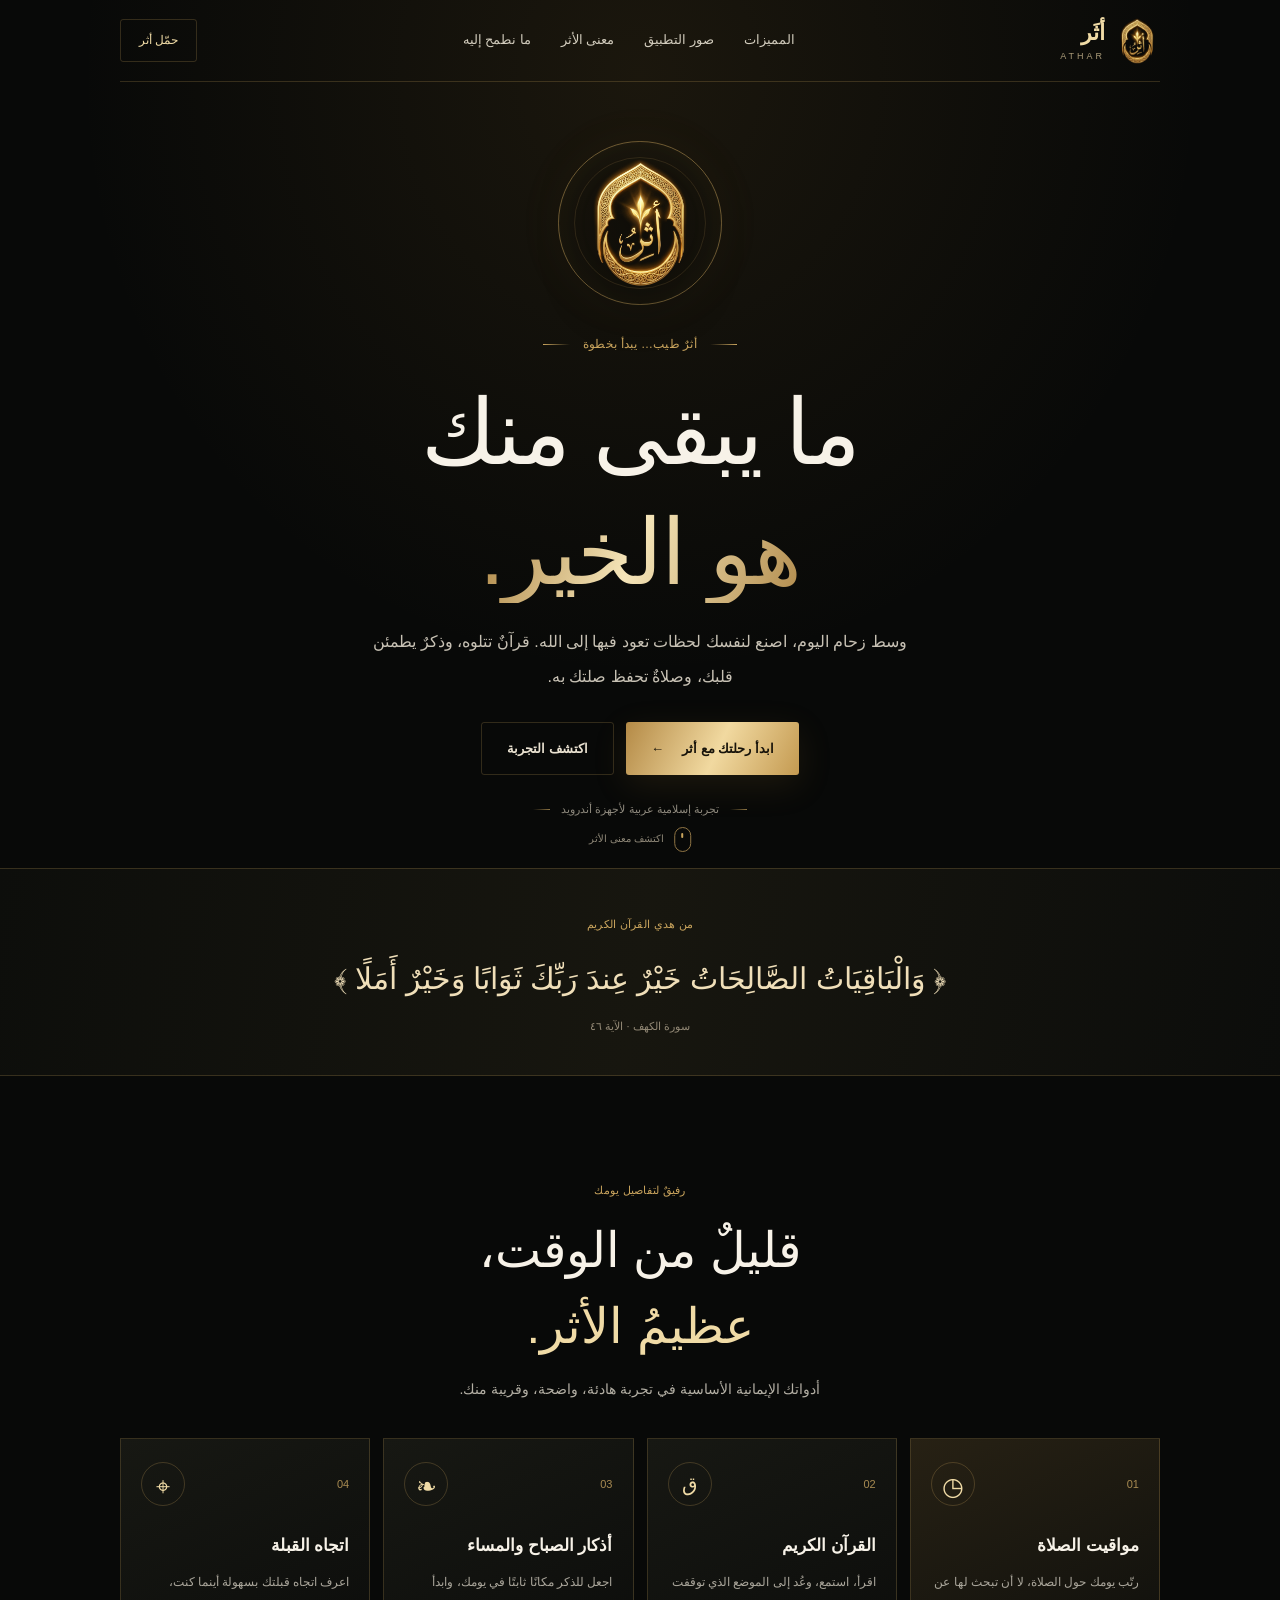
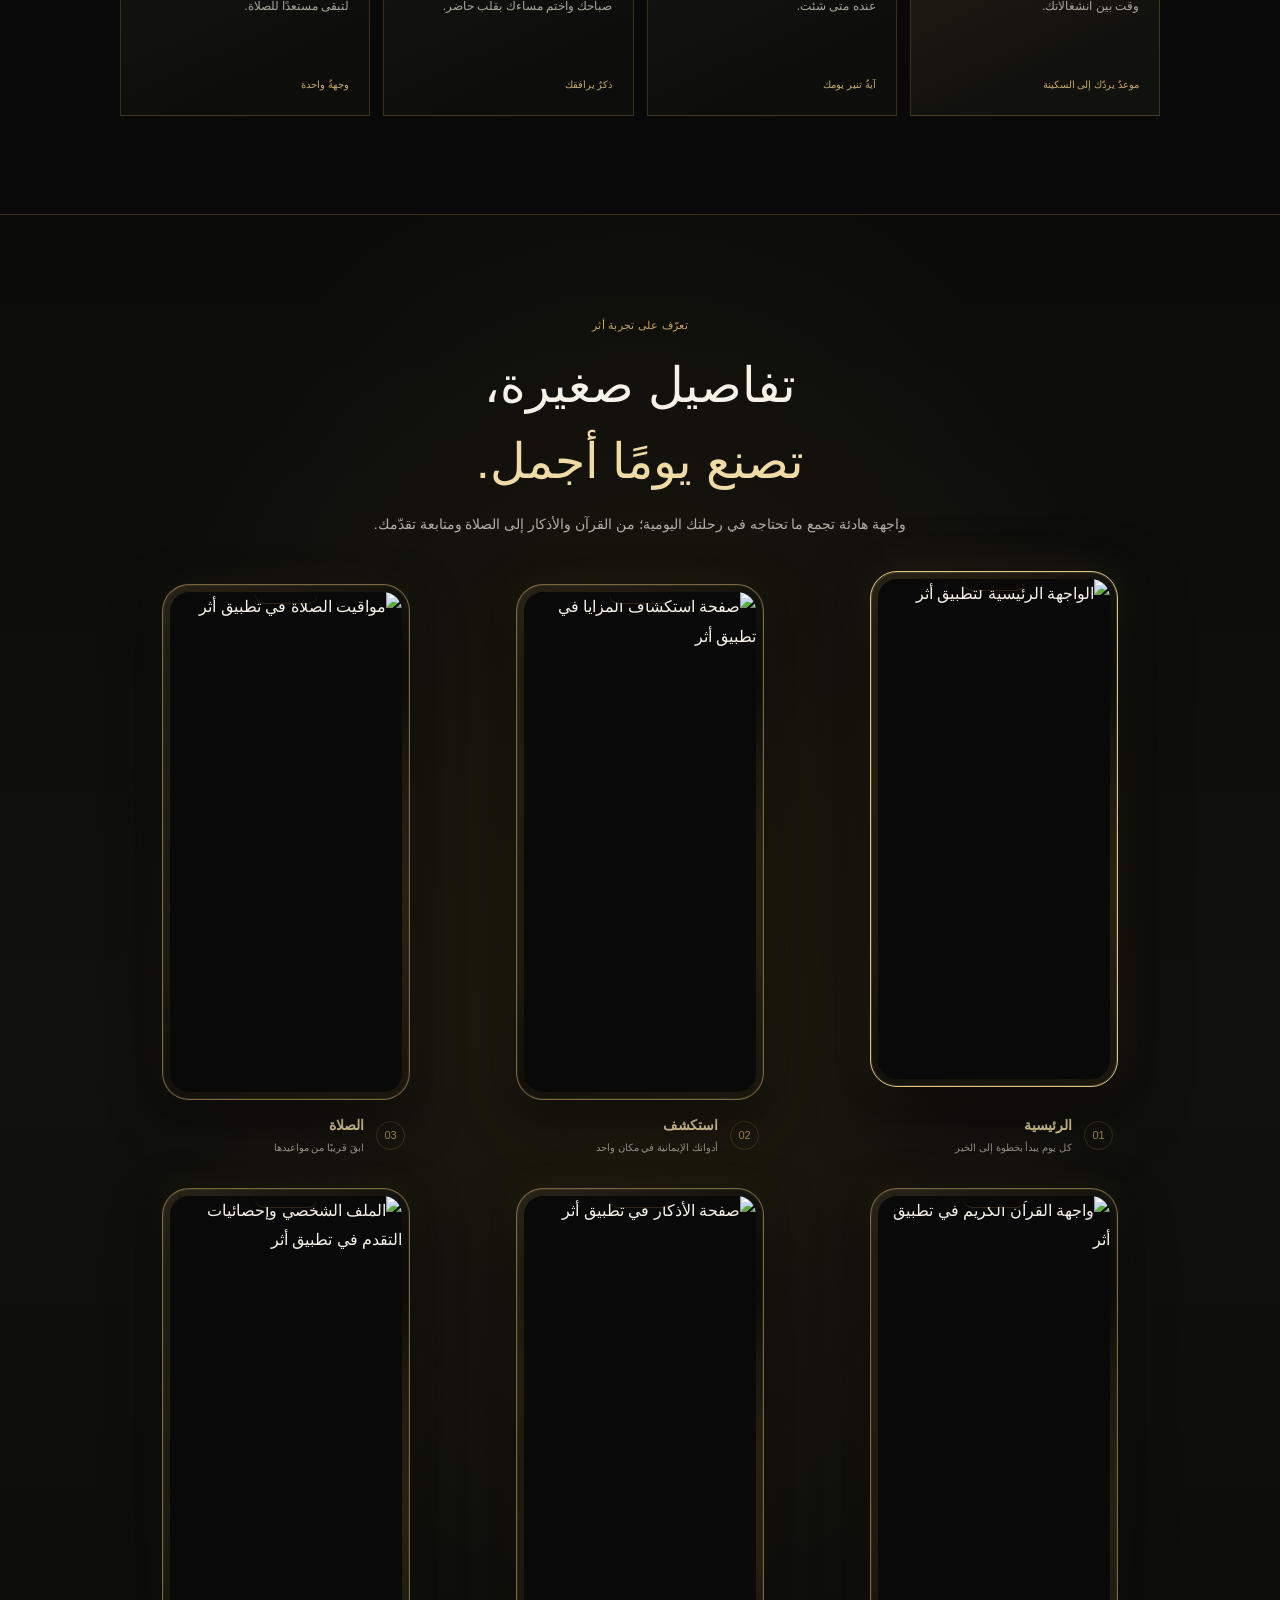
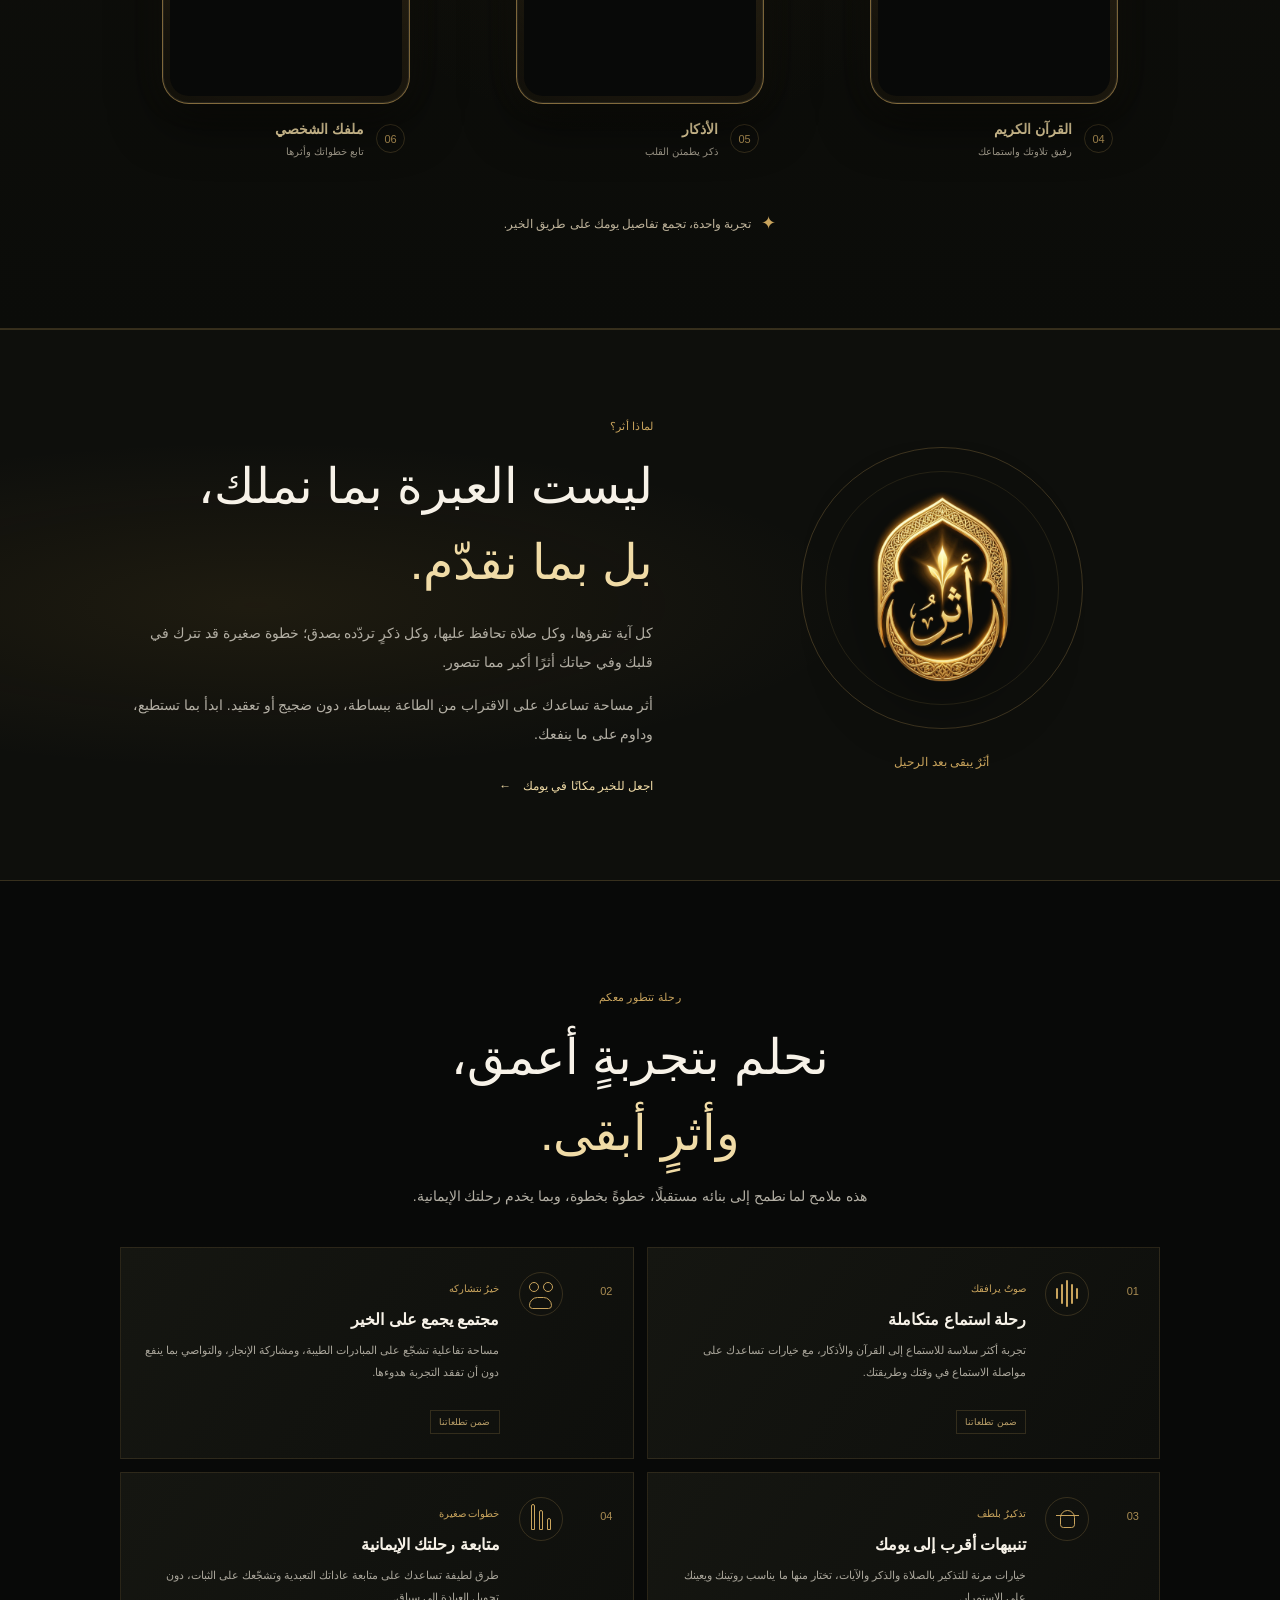
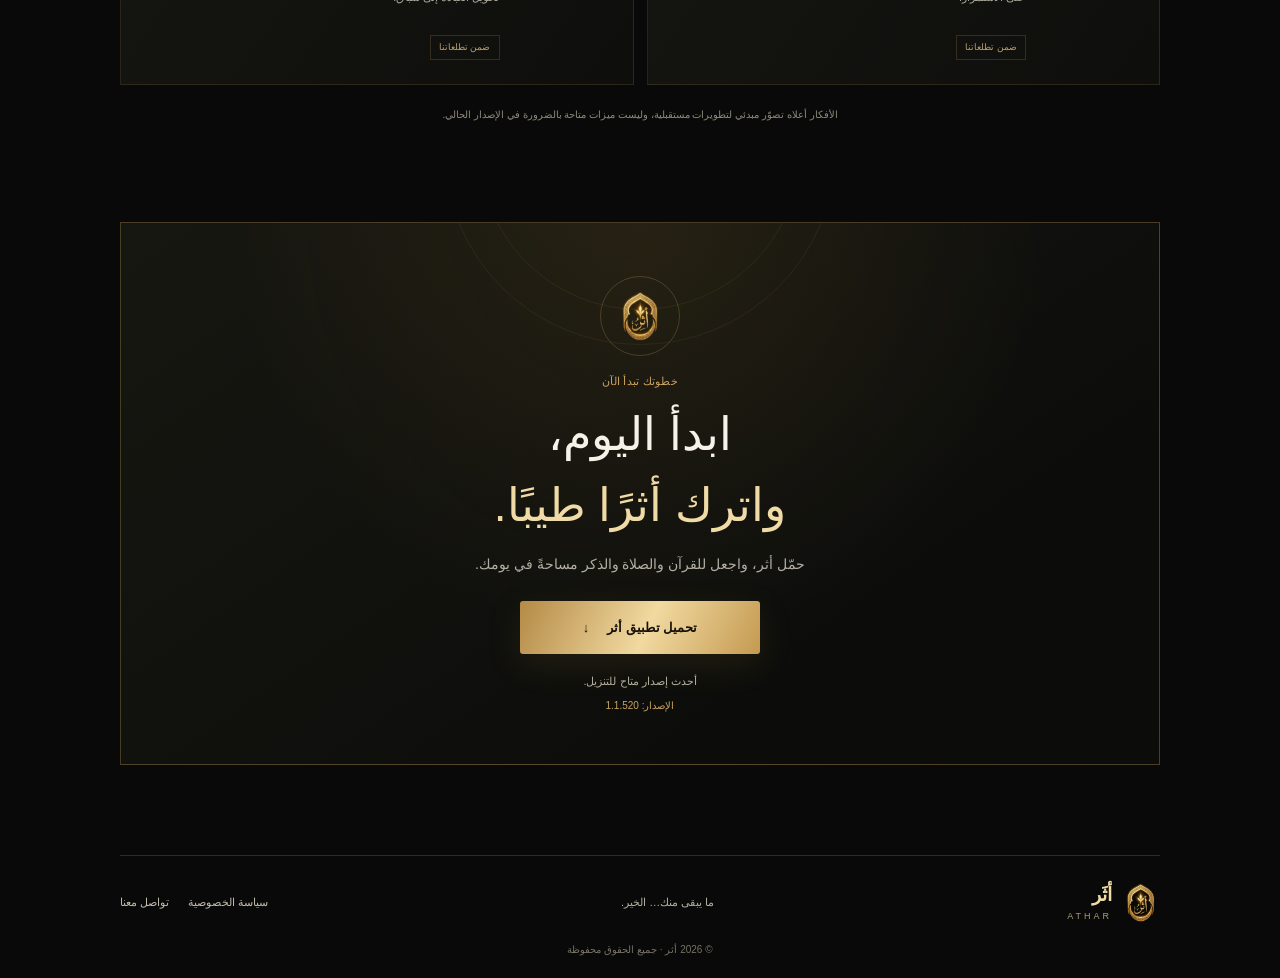
==== commit d5fcac89: "Add files via upload" ====
--- a/index.html
+++ b/index.html
@@ -14,7 +14,7 @@
 <body>
 <header class="header shell">
   <a class="brand" href="#home" aria-label="أثر — الرئيسية"><img src="assets/athar-logo.png" alt="شعار أثر"><span>أثَر<small>ATHAR</small></span></a>
-  <nav id="main-nav" class="nav" aria-label="القائمة الرئيسية"><a href="#features">التجربة</a><a href="#meaning">معنى الأثر</a><a href="#roadmap">ما نطمح إليه</a></nav>
+  <nav id="main-nav" class="nav" aria-label="القائمة الرئيسية"><a href="#features">المميزات</a><a href="#screens">صور التطبيق</a><a href="#meaning">معنى الأثر</a><a href="#roadmap">ما نطمح إليه</a></nav>
   <a class="nav-download" href="#download">حمّل أثر</a>
   <button id="menu-toggle" class="menu-toggle" aria-label="فتح القائمة" aria-expanded="false" type="button"><span></span><span></span></button>
 </header>
@@ -38,6 +38,20 @@
  <article class="feature"><div class="feature-top"><span class="feature-index">03</span><span class="feature-glyph" aria-hidden="true">❧</span></div><h3>أذكار الصباح والمساء</h3><p>اجعل للذكر مكانًا ثابتًا في يومك، وابدأ صباحك واختم مساءك بقلب حاضر.</p><span class="feature-foot">ذكرٌ يرافقك</span></article>
  <article class="feature"><div class="feature-top"><span class="feature-index">04</span><span class="feature-glyph" aria-hidden="true">⌖</span></div><h3>اتجاه القبلة</h3><p>اعرف اتجاه قبلتك بسهولة أينما كنت، لتبقى مستعدًا للصلاة.</p><span class="feature-foot">وجهةٌ واحدة</span></article>
 </div></section>
+<section class="app-showcase" id="screens" aria-labelledby="screens-title">
+ <div class="shell">
+  <div class="section-head showcase-head"><span class="kicker">تعرّف على تجربة أثر</span><h2 id="screens-title">تفاصيل صغيرة،<br><em>تصنع يومًا أجمل.</em></h2><p>واجهة هادئة تجمع ما تحتاجه في رحلتك اليومية؛ من القرآن والأذكار إلى الصلاة ومتابعة تقدّمك.</p></div>
+  <div class="screen-grid">
+   <figure class="screen-card screen-featured"><div class="screen-frame"><div class="screen-glow"></div><img src="https://i.postimg.cc/RhrWkwWK/Scroll-Snap-1793062452996.jpg" alt="الواجهة الرئيسية لتطبيق أثر" loading="lazy"></div><figcaption><span>01</span><div><strong>الرئيسية</strong><small>كل يوم يبدأ بخطوة إلى الخير</small></div></figcaption></figure>
+   <figure class="screen-card"><div class="screen-frame"><div class="screen-glow"></div><img src="https://i.postimg.cc/xTzk3xFF/Scroll-Snap-1793062824498.jpg" alt="صفحة استكشاف المزايا في تطبيق أثر" loading="lazy"></div><figcaption><span>02</span><div><strong>استكشف</strong><small>أدواتك الإيمانية في مكان واحد</small></div></figcaption></figure>
+   <figure class="screen-card"><div class="screen-frame"><div class="screen-glow"></div><img src="https://i.postimg.cc/QC5TC020/Scroll-Snap-1793062518108.jpg" alt="مواقيت الصلاة في تطبيق أثر" loading="lazy"></div><figcaption><span>03</span><div><strong>الصلاة</strong><small>ابقَ قريبًا من مواعيدها</small></div></figcaption></figure>
+   <figure class="screen-card"><div class="screen-frame"><div class="screen-glow"></div><img src="https://i.postimg.cc/G9wmfRSQ/Scroll-Snap-1793062561579.jpg" alt="واجهة القرآن الكريم في تطبيق أثر" loading="lazy"></div><figcaption><span>04</span><div><strong>القرآن الكريم</strong><small>رفيق تلاوتك واستماعك</small></div></figcaption></figure>
+   <figure class="screen-card"><div class="screen-frame"><div class="screen-glow"></div><img src="assets/app-screen-adhkar.jpg" alt="صفحة الأذكار في تطبيق أثر" loading="lazy"></div><figcaption><span>05</span><div><strong>الأذكار</strong><small>ذكر يطمئن القلب</small></div></figcaption></figure>
+   <figure class="screen-card"><div class="screen-frame"><div class="screen-glow"></div><img src="assets/app-screen-profile.jpg" alt="الملف الشخصي وإحصائيات التقدم في تطبيق أثر" loading="lazy"></div><figcaption><span>06</span><div><strong>ملفك الشخصي</strong><small>تابع خطواتك وأثرها</small></div></figcaption></figure>
+  </div>
+  <div class="showcase-note"><span class="showcase-note-mark">✦</span> تجربة واحدة، تجمع تفاصيل يومك على طريق الخير.</div>
+ </div>
+</section>
 <section class="meaning" id="meaning"><div class="shell meaning-inner"><div class="meaning-art"><div class="meaning-ring"><img src="assets/athar-logo.png" alt="شعار أثر"></div><span class="meaning-caption">أثَرٌ يبقى بعد الرحيل</span></div><div class="meaning-copy"><span class="kicker">لماذا أثر؟</span><h2>ليست العبرة بما نملك،<br><em>بل بما نقدّم.</em></h2><p>كل آية تقرؤها، وكل صلاة تحافظ عليها، وكل ذكرٍ تردّده بصدق؛ خطوة صغيرة قد تترك في قلبك وفي حياتك أثرًا أكبر مما تتصور.</p><p>أثر مساحة تساعدك على الاقتراب من الطاعة ببساطة، دون ضجيج أو تعقيد. ابدأ بما تستطيع، وداوم على ما ينفعك.</p><a class="text-link" href="#download">اجعل للخير مكانًا في يومك <span aria-hidden="true">←</span></a></div></div></section>
 <section class="section shell roadmap" id="roadmap"><div class="section-head"><span class="kicker">رحلة تتطور معكم</span><h2>نحلم بتجربةٍ أعمق،<br><em>وأثرٍ أبقى.</em></h2><p>هذه ملامح لما نطمح إلى بنائه مستقبلًا، خطوةً بخطوة، وبما يخدم رحلتك الإيمانية.</p></div>
 <div class="roadmap-list">
--- a/styles.css
+++ b/styles.css
@@ -4,3 +4,24 @@
 @media(max-width:640px){html{scroll-padding-top:72px}.shell{width:calc(100% - 36px);max-width:100%}.header{height:70px;gap:8px}.brand{gap:6px}.brand img{width:37px;height:37px}.brand>span{font-size:19px}.brand small{font-size:8px;letter-spacing:2.5px}.nav{display:none;position:absolute;top:69px;right:0;left:0;width:100%;padding:8px;background:#11120f;border:1px solid var(--line);flex-direction:column;gap:0;box-shadow:0 16px 35px #0008}.nav.open{display:flex}.nav a{padding:12px 14px;border-bottom:1px solid #c9a45d12}.nav a:last-child{border-bottom:0}.nav-download{margin-right:auto;padding:8px 11px;font-size:11px}.menu-toggle{display:flex;flex-direction:column;align-items:center;justify-content:center;gap:5px;width:40px;height:40px;min-width:40px;padding:0;border:1px solid var(--line);background:transparent;border-radius:2px}.menu-toggle span{width:15px;height:1px;background:var(--gold-light)}.hero{padding:40px 0 62px;min-height:0}.hero-seal{width:112px;margin-bottom:17px}.eyebrow{font-size:10px;gap:8px}.eyebrow-line{width:18px}.hero h1{font-size:clamp(47px,13.5vw,68px);line-height:1.36;letter-spacing:-.7px;margin:16px 0 11px}.hero-copy{max-width:420px;font-size:13px;line-height:2.15;padding-inline:2px}.actions{width:100%;gap:9px;margin-top:22px}.actions a{flex:1;min-width:0;padding:12px 10px;gap:8px;font-size:11px;min-height:49px}.trust-line{font-size:9px;gap:7px;margin-top:19px}.mini-rule{width:11px}.scroll-cue{bottom:13px;font-size:9px}.verse-band{padding:28px 17px}.verse-label{font-size:10px}.verse-band blockquote{font-size:clamp(17px,4.7vw,23px);line-height:2.05;margin:9px auto 5px}.verse-band p{font-size:10px}.section{padding-block:65px}.section-head{margin-bottom:25px}.section-head h2,.meaning h2{font-size:clamp(29px,8vw,38px);line-height:1.55}.section-head p,.meaning-copy p{font-size:12px;line-height:2.05}.feature-grid{grid-template-columns:repeat(2,minmax(0,1fr));gap:9px}.feature{padding:15px 12px 14px;min-height:246px}.feature-top{padding-bottom:20px}.feature-glyph{width:37px;height:37px;font-size:21px}.feature-index{font-size:10px}.feature h3{font-size:14px;line-height:1.8}.feature p{font-size:11px;line-height:1.95}.feature-foot{font-size:9px;padding-top:15px}.meaning-inner{grid-template-columns:minmax(0,1fr);gap:25px;padding-block:53px}.meaning-art{order:0}.meaning-ring{width:180px}.meaning-caption{font-size:10px;margin-top:8px}.meaning-copy{text-align:center}.meaning h2{margin:8px 0 13px}.meaning-copy p{text-align:right}.text-link{margin-top:8px;font-size:11px}.roadmap{padding-top:65px}.roadmap-list{grid-template-columns:minmax(0,1fr);gap:10px}.roadmap-card{grid-template-columns:25px 40px minmax(0,1fr);gap:10px;padding:17px 12px}.roadmap-icon{width:38px;height:38px}.roadmap-number{font-size:10px;padding-top:9px}.roadmap-category{font-size:9px}.roadmap-card h3{font-size:14px;margin:3px 0 5px}.roadmap-card p{font-size:10px;line-height:1.95}.roadmap-status{font-size:9px;margin-top:9px}.disclaimer{font-size:9px;padding-inline:6px}.download{padding-bottom:55px}.download-box{padding:38px 16px 34px}.download-emblem{width:68px;height:68px}.download h2{font-size:31px}.download-box>p{font-size:12px}.download-cta{width:100%;max-width:290px;min-width:0}.footer{justify-content:center;text-align:center;gap:12px;padding-top:22px}.footer .brand{width:100%;justify-content:center}.footer p{width:100%;margin:0}.footer>div{justify-content:center;flex-wrap:wrap;width:100%;gap:18px}.footer>small{margin-top:4px}}
 @media(max-width:360px){.shell{width:calc(100% - 28px)}.brand img{width:33px;height:33px}.brand>span{font-size:17px}.nav-download{font-size:10px;padding:7px 8px}.menu-toggle{width:36px;min-width:36px;height:36px}.hero h1{font-size:47px}.hero-copy{font-size:12px}.actions a{font-size:10px}.feature{padding-inline:10px}.feature h3{font-size:13px}.roadmap-card{grid-template-columns:20px 35px minmax(0,1fr);gap:8px;padding-inline:10px}}
 @media(prefers-reduced-motion:reduce){html{scroll-behavior:auto}*,*:before,*:after{transition:none!important;animation:none!important}}
+
+/* Real app screens showcase */
+.app-showcase{position:relative;overflow:hidden;padding:94px 0 88px;background:radial-gradient(ellipse at 50% 42%,rgba(160,119,43,.11),transparent 58%),linear-gradient(180deg,#0b0c09,#10100c 48%,#0b0c09);border-block:1px solid var(--line)}
+.app-showcase:before{content:"";position:absolute;inset:0;pointer-events:none;opacity:.24;background-image:linear-gradient(90deg,transparent 49.8%,#c9a45d0b 50%,transparent 50.2%);background-size:120px 100%}
+.showcase-head{position:relative;z-index:1;margin-bottom:45px}
+.screen-grid{position:relative;z-index:1;display:grid;grid-template-columns:repeat(3,minmax(0,1fr));gap:30px 22px;align-items:start}
+.screen-card{margin:0;min-width:0;display:flex;flex-direction:column;align-items:center;gap:13px}
+.screen-frame{position:relative;width:min(100%,248px);padding:7px;border:1px solid #b99755a1;border-radius:27px;background:linear-gradient(145deg,#292316,#080907 40%,#1b170e);box-shadow:0 18px 50px #0009,0 0 35px #c9a45d12,inset 0 0 0 1px #fff1;overflow:hidden;isolation:isolate}
+.screen-frame:before{content:"";position:absolute;z-index:2;top:8px;left:50%;transform:translateX(-50%);width:25%;height:10px;border-radius:0 0 9px 9px;background:#080908;box-shadow:0 1px 0 #c9a45d30}
+.screen-frame img{position:relative;z-index:1;width:100%;aspect-ratio:9/19.4;object-fit:cover;object-position:top;border-radius:19px;background:#080908}
+.screen-glow{position:absolute;z-index:-1;inset:20% -20% 10%;background:#d2a74e20;filter:blur(45px);border-radius:50%}
+.screen-featured .screen-frame{transform:translateY(-13px);border-color:#e1c27b;box-shadow:0 22px 65px #000b,0 0 42px #c9a45d20,inset 0 0 0 1px #fff2}
+.screen-card figcaption{width:min(100%,248px);display:flex;align-items:center;gap:12px;padding:0 5px;color:var(--gold-light)}
+.screen-card figcaption>span{font:11px Arial,sans-serif;color:#a98b51;direction:ltr;border:1px solid #c9a45d38;width:29px;height:29px;display:grid;place-items:center;border-radius:50%;flex:0 0 auto}
+.screen-card figcaption div{display:flex;flex-direction:column;min-width:0}
+.screen-card figcaption strong{font-size:14px;font-weight:600}
+.screen-card figcaption small{font-size:10px;color:#9f998a}
+.showcase-note{position:relative;z-index:1;margin:46px auto 0;display:flex;justify-content:center;align-items:center;gap:10px;color:#bdb29a;font-size:12px;text-align:center}
+.showcase-note-mark{color:var(--gold);font-size:18px}
+@media(max-width:900px){.app-showcase{padding:76px 0}.screen-grid{gap:25px 15px}.screen-frame{width:min(100%,220px)}}
+@media(max-width:640px){.app-showcase{padding:62px 0 56px}.showcase-head{margin-bottom:30px}.screen-grid{grid-template-columns:repeat(2,minmax(0,1fr));gap:23px 12px}.screen-frame{width:100%;max-width:190px;padding:5px;border-radius:21px}.screen-frame img{border-radius:15px}.screen-frame:before{top:6px;height:7px}.screen-featured .screen-frame{transform:translateY(-5px)}.screen-card{gap:9px}.screen-card figcaption{width:100%;gap:8px;padding:0 2px}.screen-card figcaption>span{width:25px;height:25px;font-size:9px}.screen-card figcaption strong{font-size:12px}.screen-card figcaption small{font-size:9px;line-height:1.6}.showcase-note{font-size:10px;margin-top:31px}}
